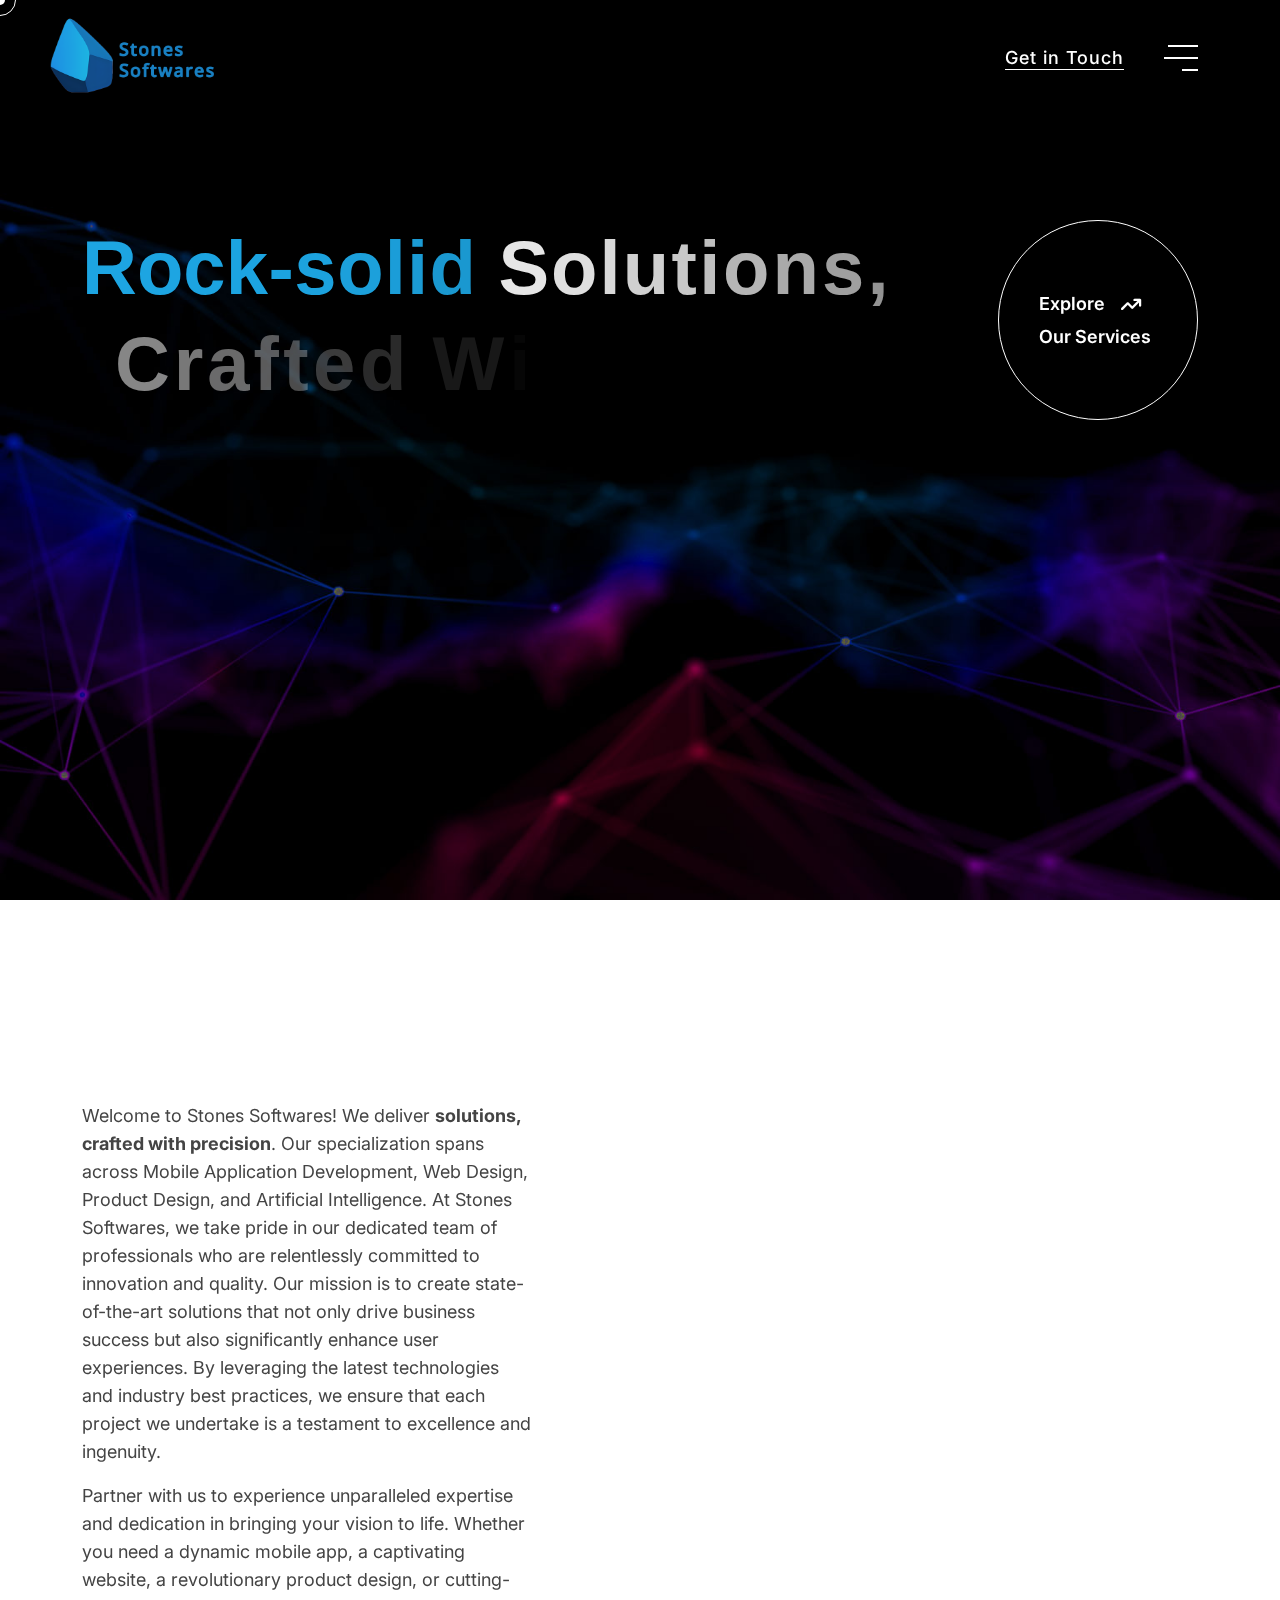
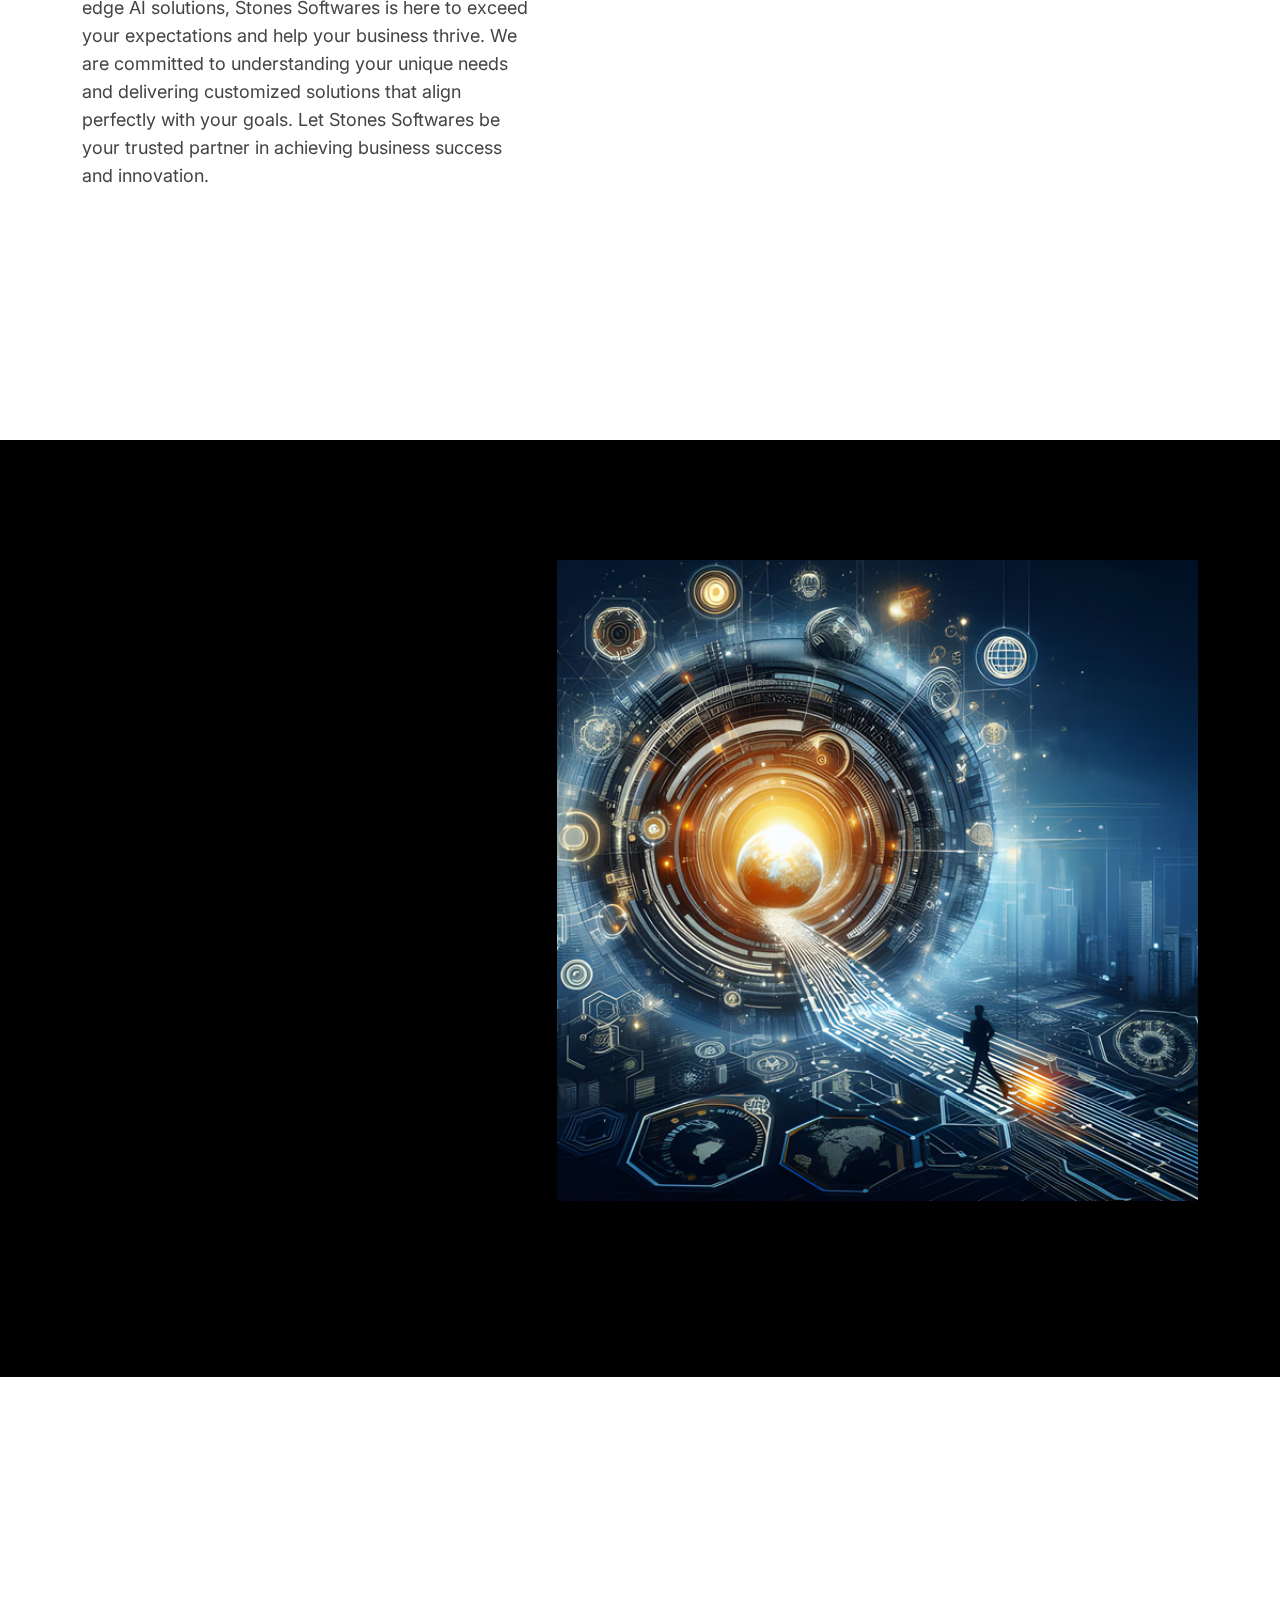
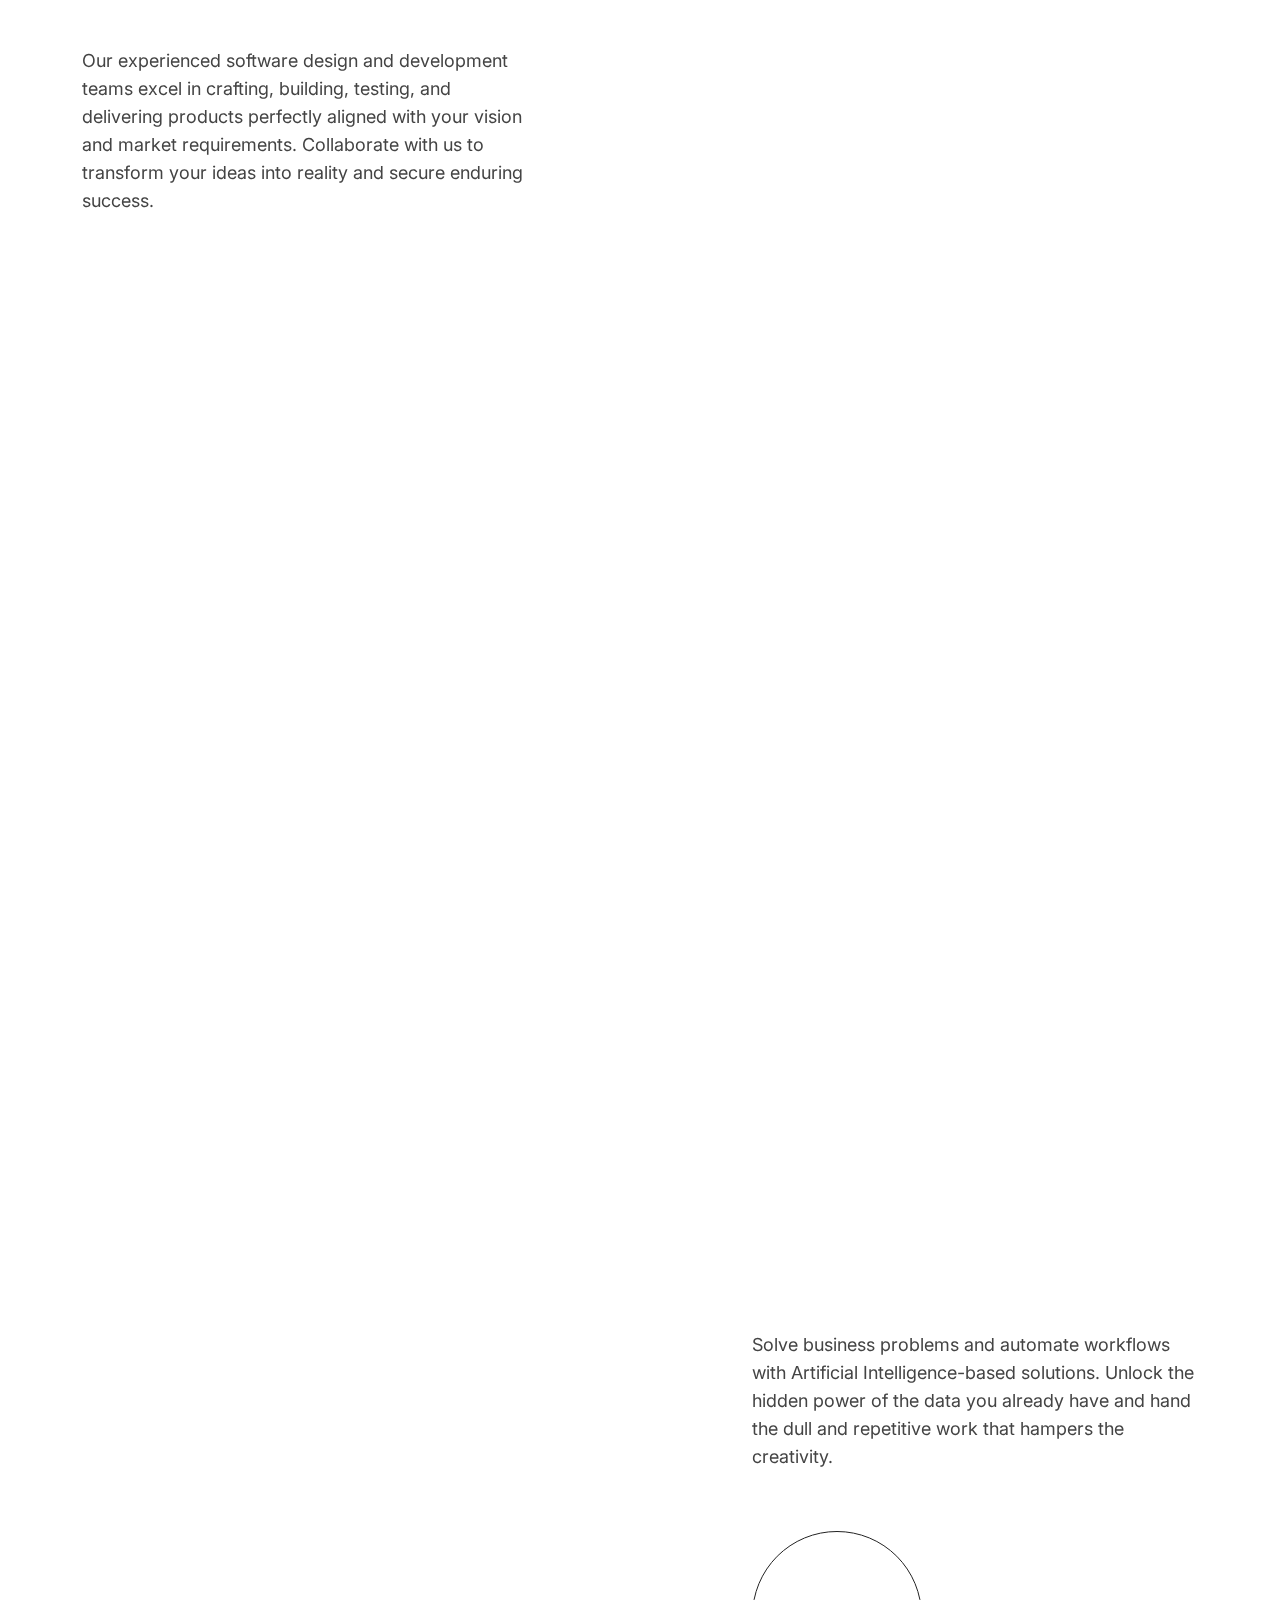
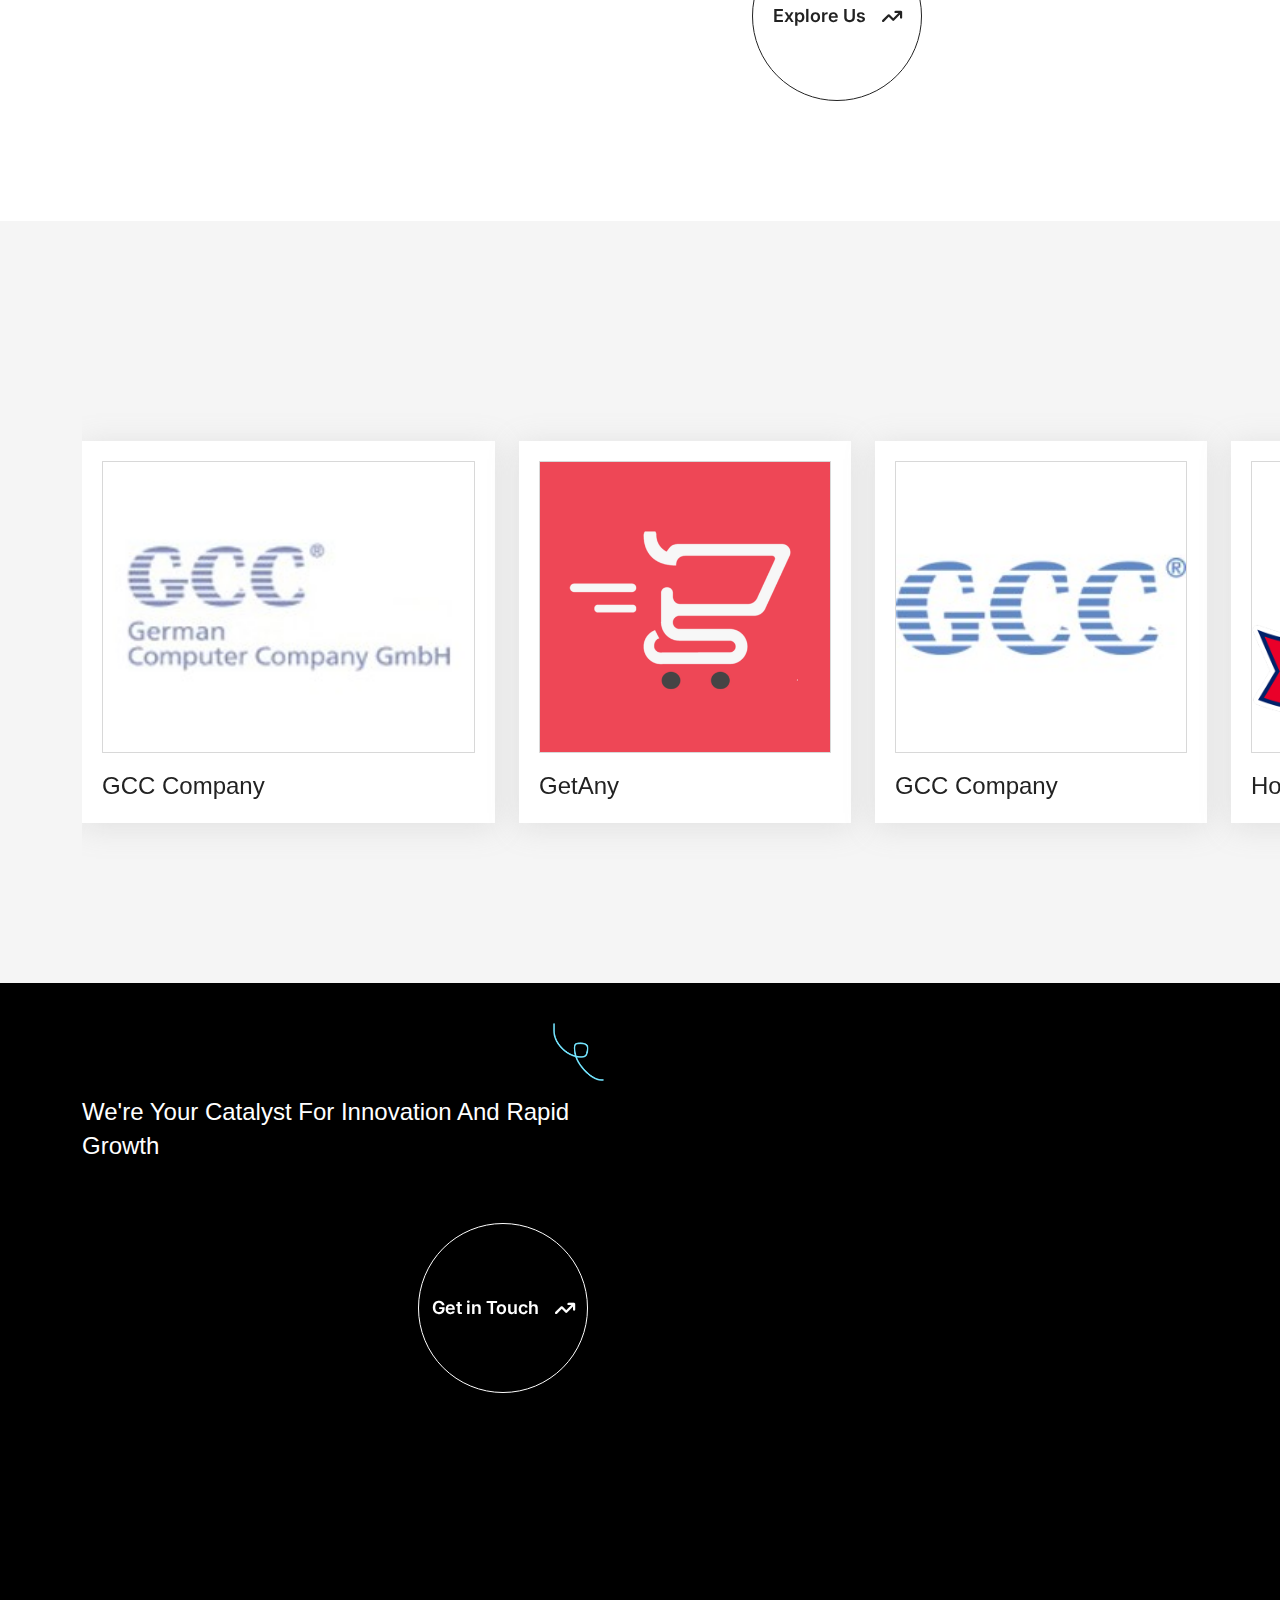
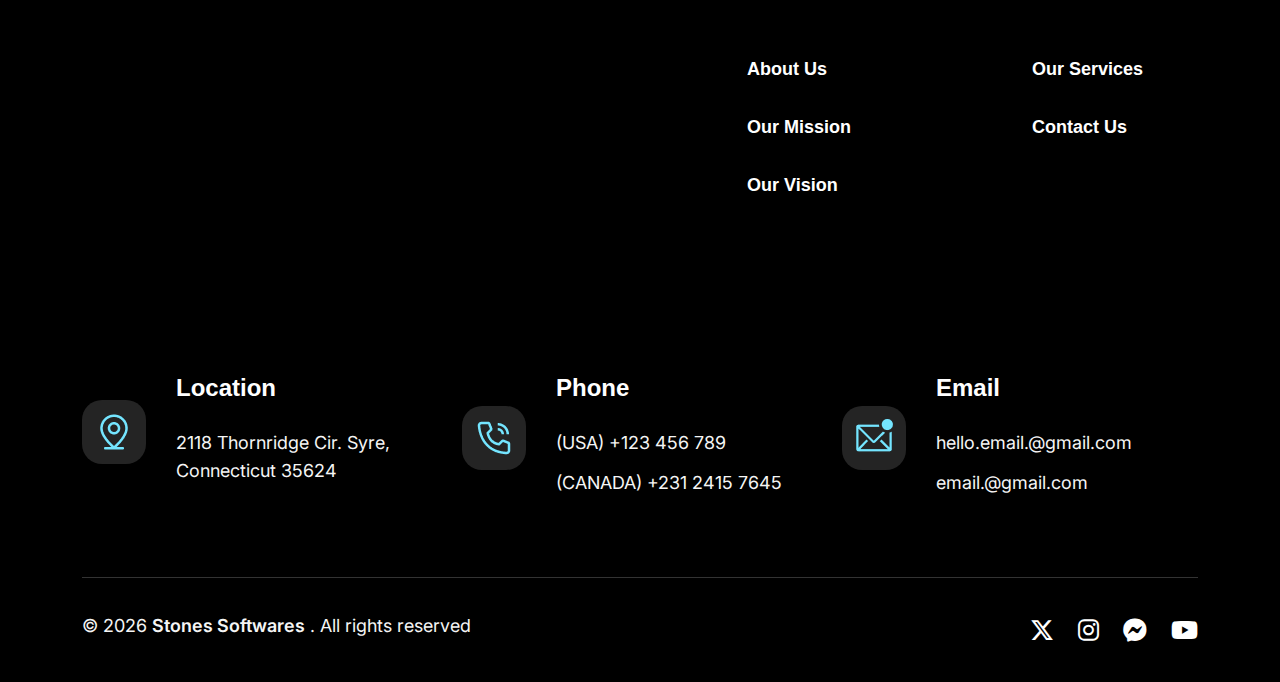
==== index.html @ 6a852977 "update vission mision image" ====
<!DOCTYPE html>
<html lang="en">

<head>
   <!-- required meta -->
   <meta charset="UTF-8">
   <meta http-equiv="X-UA-Compatible" content="IE=edge">
   <meta name="viewport" content="width=device-width, initial-scale=1.0">
   <!-- #favicon -->
   <link rel="shortcut icon" href="./assets/images/favicon.png" type="image/x-icon">
   <!-- #title -->
   <title>Stones Softwares | Software Development & It Solutions</title>
   <!-- #keywords -->
   <meta name="keywords" content="software, it, agency, html">
   <!-- #description -->
   <meta name="description" content="Software Development & It Solutions">
   <!-- ==== css dependencies start ==== -->
   <!-- bootstrap five css -->
   <link rel="stylesheet" href="./assets/css/bootstrap.min.css">
   <!-- font awesome six css -->
   <link rel="stylesheet" href="./assets/css/all.min.css">
   <!-- material icons css -->
   <link rel="stylesheet" href="./assets/css/material-icons.css">
   <!-- magnific popup css -->
   <link rel="stylesheet" href="./assets/css/magnific-popup.css">
   <!-- slick css -->
   <link rel="stylesheet" href="./assets/css/slick.css">
   <!-- odometer css -->
   <link rel="stylesheet" href="./assets/css/odometer.css">
   <!-- ==== / css dependencies end ==== -->
   <!-- main css -->
   <link rel="stylesheet" href="./assets/css/main.css">
</head>

<body>
   <!--[if lte IE 9]>
      <p class="browserupgrade">You are using an <strong>outdated</strong> browser. Please <a href="https://browsehappy.com/">upgrade your browser</a> to improve your experience and security.</p>
      <![endif]-->
   <div class="tp-app">
      <!-- ==== preloader start ==== -->
      <div id="preloader">
         <div id="ctn-preloader" class="ctn-preloader">
            <div class="animation-preloader">
               <div class="spinner"></div>
               <div class="txt-loading">
                  <span data-text-preloader="L" class="letters-loading">
                     L
                  </span>
                  <span data-text-preloader="O" class="letters-loading">
                     O
                  </span>
                  <span data-text-preloader="A" class="letters-loading">
                     A
                  </span>
                  <span data-text-preloader="D" class="letters-loading">
                     D
                  </span>
                  <span data-text-preloader="I" class="letters-loading">
                     I
                  </span>
                  <span data-text-preloader="N" class="letters-loading">
                     N
                  </span>
                  <span data-text-preloader="G" class="letters-loading">
                     G
                  </span>
               </div>
            </div>
            <div class="loader-section section-left"></div>
            <div class="loader-section section-right"></div>
         </div>
      </div>
      <!-- ==== / preloader end ==== -->
      <!-- ==== header start ==== -->
      <header class="tp-header">
         <div class="primary-navbar">
            <div class="container">
               <div class="row">
                  <div class="col-12">
                     <nav class="navbar p-0">
                        <div class="navbar__logo">
                           <a href="./index.html" aria-label="go to home" class="logo-img">
                              <img src="./assets/images/logo-light.png" alt="Image">
                           </a>
                        </div>
                        <div class="navbar__options">
                           <a href="./contact-us.html" class="d-none d-sm-flex">Get in Touch</a>
                           <button class="open-offcanvas-nav" aria-label="toggle mobile menu"
                              title="open offcanvas menu">
                              <span class="icon-bar top-bar"></span>
                              <span class="icon-bar middle-bar"></span>
                              <span class="icon-bar bottom-bar"></span>
                           </button>
                        </div>
                     </nav>
                  </div>
               </div>
            </div>
         </div>
      </header>
      <!-- ==== / header end ==== -->
      <!-- ==== offcanvas nav start ==== -->
      <div class="offcanvas-nav">
         <div class="offcanvas-menu">
            <nav class="offcanvas-menu__wrapper" data-lenis-prevent>
               <div class="offcanvas-menu__header nav-fade">
                  <div class="logo">
                     <a href="./index.html" class="logo-img">
                        <img src="./assets/images/logo-light.png" alt="Image" title="Logo">
                     </a>
                  </div>
                  <button aria-label="close offcanvas menu" class="close-offcanvas-menu">
                     <i class="fa-solid fa-xmark"></i>
                  </button>
               </div>
               <div class="offcanvas-menu__list">
                  <div class="navbar__menu">
                     <ul>
                        <li class="navbar__item nav-fade">
                           <a href="./index.html">Home</a>
                        </li>
                        <li class="navbar__item nav-fade">
                           <a href="#about-us" class="close-offcanvas-menu scroll-to">About Us</a>
                        </li>
                        <li class="navbar__item nav-fade">
                           <a href="#mission-vision" class="close-offcanvas-menu scroll-to">Our Mission</a>
                        </li>
                        <li class="navbar__item nav-fade">
                           <a href="#mission-vision" class="close-offcanvas-menu scroll-to">Our Vision</a>
                        </li>
                        <li class="navbar__item nav-fade">
                           <a href="./contact-us.html">Contact Us</a>
                        </li>
                     </ul>
                  </div>
               </div>
            </nav>
            <ul class=" social nav-fade">
               <li>
                  <a href="https://www.facebook.com/" target="_blank" aria-label="share us on facebook">
                     <i class="fa-brands fa-facebook-f"></i>
                  </a>
               </li>
               <li>
                  <a href="https://www.twitter.com/" target="_blank" aria-label="share us on twitter">
                     <i class="fa-brands fa-x-twitter"></i>
                  </a>
               </li>
               <li>
                  <a href="https://www.pinterest.com/" target="_blank" aria-label="share us on pinterest">
                     <i class="fa-brands fa-linkedin-in"></i>
                  </a>
               </li>
               <li>
                  <a href="https://www.instagram.com/" target="_blank" aria-label="share us on instagram">
                     <i class="fa-brands fa-instagram"></i>
                  </a>
               </li>
            </ul>
            <div class="anime">
               <span class="nav-fade"></span>
               <span class="nav-fade"></span>
               <span class="nav-fade"></span>
               <span class="nav-fade"></span>
               <span class="nav-fade"></span>
               <span class="nav-fade"></span>
            </div>
         </div>
      </div>
      <!-- ==== / offcanvas nav end ==== -->
      <!-- ==== main section start ==== -->
      <main>
         <!-- ==== banner section start ==== -->
         <section class="tp-banner fix-top pb-120" data-background="assets/images/banner/banner-bg5.jpg">
            <div class="container">
               <div class="row vertical-column-gap align-items-center">
                  <div class="col-12 col-md-9 col-lg-9">
                     <div class="tp-banner__content">
                        <h1 class="mt-8 text-white fw-7 title-anim">
                           <span class="text-quaternary">Rock-solid</span> solutions, crafted with precision
                        </h1>
                     </div>
                  </div>
                  <div class="col-12 col-lg-3">
                     <div class="text-start text-lg-end">
                        <a href="./services.html" class="alter-btn btn-anim">
                           Explore
                           <i class="fa-solid fa-arrow-trend-up"></i>
                           Our Services
                           <span></span>
                        </a>
                     </div>
                  </div>
               </div>
               <!-- <div class="row vertical-column-gap mt-60">
                     <div class="col-12 col-lg-8 col-xxl-9">
                        <div class="tp-banner__thumb">
                           <img src="./assets/images/banner/thumb.png" class="w-100 mh-400 parallax-image" alt="Image">
                           <a class="video-frame video-btn" href="https://www.youtube.com/watch?v=RvreULjnzFo" target="_blank">
                           <img src="./assets/images/video-frame.png" alt="Image">
                           <i class="fa-solid fa-play"></i>
                           </a>
                        </div>
                     </div>
                  </div> -->
            </div>
            <ul class="social">
               <li>
                  <a href="https://www.facebook.com/" target="_blank" aria-label="share us on facebook">
                     <i class="fa-brands fa-facebook-f"></i>
                  </a>
               </li>
               <li>
                  <a href="https://www.twitter.com/" target="_blank" aria-label="share us on twitter">
                     <i class="fa-brands fa-x-twitter"></i>
                  </a>
               </li>
               <li>
                  <a href="https://www.pinterest.com/" target="_blank" aria-label="share us on pinterest">
                     <i class="fa-brands fa-linkedin-in"></i>
                  </a>
               </li>
               <li>
                  <a href="https://www.instagram.com/" target="_blank" aria-label="share us on instagram">
                     <i class="fa-brands fa-instagram"></i>
                  </a>
               </li>
            </ul>
            <a href="#about-us" class="scroll-to">
               Scroll
               <span class="arrow"></span>
            </a>
         </section>
         <!-- ==== / banner section end ==== -->
         <!-- ==== about us section start ==== -->
         <section class="tp-overview pt-120 pb-120 sticky-wrapper" id="about-us">
            <div class="container">
               <div class="row vertical-column-gap-lg">
                  <div class="col-12 col-lg-5">
                     <div class="tp-overview__content sticky-item">
                        <h2 class="fw-7 text-secondary title-anim mb-30 mt-8">About Us</h2>
                        <p class="mt-8 cur-lg">Welcome to Stones Softwares! We deliver <strong>solutions, crafted with
                              precision</strong>. Our specialization spans across Mobile Application Development, Web
                           Design, Product Design, and Artificial Intelligence. At Stones Softwares, we take pride in
                           our dedicated team of professionals who are relentlessly committed to innovation and quality.
                           Our mission is to create state-of-the-art solutions that not only drive business success but
                           also significantly enhance user experiences. By leveraging the latest technologies and
                           industry best practices, we ensure that each project we undertake is a testament to
                           excellence and ingenuity.</p>

                        <p class="mt-3 cur-lg">Partner with us to experience unparalleled expertise and dedication in
                           bringing your vision to life. Whether you need a dynamic mobile app, a captivating website, a
                           revolutionary product design, or cutting-edge AI solutions, Stones Softwares is here to
                           exceed your expectations and help your business thrive. We are committed to understanding
                           your unique needs and delivering customized solutions that align perfectly with your goals.
                           Let Stones Softwares be your trusted partner in achieving business success and innovation.
                        </p>
                     </div>
                  </div>
                  <div class="col-12 col-lg-7 col-xxl-6 offset-xxl-1">
                     <div class="tp-service__thumb fade-top fade-img">
                        <a href="#" class="w-100">
                        <img src="././assets/images/about-us/about-us3.jpg" class="w-100 mh-400 parallax-image" alt="Image">
                        </a>
                     </div>
                  </div>
                  
               </div>
            </div>
         </section>
         <!-- ==== / about us section end ==== -->
         <!-- ==== mission/vision section start ==== -->
         <section class="tp-story pt-120 pb-120 bg-black sticky-wrapper fade-wrapper" id="mission-vision">
            <div class="container">
               <div class="row vertical-column-gap-md">
                  <div class="col-12 col-lg-5">
                     <div class="tp-story__content sticky-item">
                        <div class="tp-story__items">
                           <div class="tp-story__single active fade-top">
                              <h2 class="mt-8 title-anim text-white fw-7">Our Mission</h2>
                              <p class="mt-8 cur-lg">Our mission is to pioneer innovative and dependable IT solutions
                                 tailored to the distinct requirements of our clients. We are unwavering in our
                                 dedication to excellence, steadfast quality, and uncompromising customer satisfaction.
                                 Each project we embark on is meticulously executed to not only meet but surpass
                                 expectations, empowering businesses to realize their utmost potential and propel future
                                 growth.</p>
                           </div>
                           <div class="tp-story__single fade-top">
                              <h2 class="mt-8 title-anim text-white fw-7">Our Vision</h2>
                              <p class="mt-8 cur-lg">We envision a world where technology seamlessly integrates into
                                 every aspect of life and business, enhancing experiences and unlocking new
                                 possibilities. Our goal is to lead this technological revolution by constantly pushing
                                 boundaries and setting new standards in the industry.</p>
                           </div>
                        </div>
                     </div>
                  </div>
                  <div class="col-12 col-lg-7 col-xxl-6 offset-xxl-1 d-none d-lg-block">
                     <div class="tp-story__thumbs sticky-item">
                        <div class="tp-story-thumb">
                           <img src="././assets/images/mission-vision/mission.jpg" class="w-100 mh-300" alt="Image">
                        </div>
                        <div class="tp-story-thumb">
                           <img src="././assets/images/mission-vision/vision.jpg" class="w-100 mh-300" alt="Image">
                        </div>
                     </div>
                  </div>
               </div>
            </div>
         </section>
         <!-- ==== / mission/vision section end ==== -->
         <!-- ==== help-you section start ==== -->
         <!-- <section class="pt-120 tp-testimonial">
               <div class="container">
                  <div class="row">
                     <div class="col-12">
                        <div class="tp-testimonial-inner pb-120">
                           <h2 class="fw-7 text-secondary mt-8 title-anim">What our clients say about us</h2>
                           <div class="tp-testimonial-slider mt-60">
                              <div class="tp-testimonial-single">
                                 <div class="tp-testimonial__meta">
                                    <div class="thumb">
                                       <img src="./assets/images/testimonial/avatar-one.png" alt="Image">
                                    </div>
                                    <div class="content">
                                       <h5 class="fw-5 text-secondary mt-8">Amilino</h5>
                                       <p class="text-xs text-tertiary mb-12">CTO & Co-Founder, Granular AI</p>
                                       <button class="review">
                                       <i class="fa-solid fa-star"></i>
                                       <i class="fa-solid fa-star"></i>
                                       <i class="fa-solid fa-star"></i>
                                       <i class="fa-solid fa-star"></i>
                                       <i class="fa-solid fa-star"></i>
                                       </button>
                                    </div>
                                 </div>
                                 <blockquote class="text-xl cur-lg mt-40">
                                    <q>Lorem ipsum dolor sit amet consectetur. Elementum nec auctor diam tincidunt nisl malesuada pharetra pulvinar ac. Tellus gravida vestibulum nullam rutrum arcu risus. Tellus nulla volutpat mollis at egestas at to milo congue condimentum, mollis at egestas at to milo congue condimentum.</q>
                                 </blockquote>
                              </div>
                              <div class="tp-testimonial-single">
                                 <div class="tp-testimonial__meta">
                                    <div class="thumb">
                                       <img src="./assets/images/testimonial/avatar-two.png" alt="Image">
                                    </div>
                                    <div class="content">
                                       <h5 class="fw-5 text-secondary mt-8">Amilino</h5>
                                       <p class="text-xs text-tertiary mb-12">CTO & Co-Founder, Granular AI</p>
                                       <button class="review">
                                       <i class="fa-solid fa-star"></i>
                                       <i class="fa-solid fa-star"></i>
                                       <i class="fa-solid fa-star"></i>
                                       <i class="fa-solid fa-star"></i>
                                       <i class="fa-solid fa-star"></i>
                                       </button>
                                    </div>
                                 </div>
                                 <blockquote class="text-xl cur-lg mt-40">
                                    <q>Lorem ipsum dolor sit amet consectetur. Elementum nec auctor diam tincidunt nisl malesuada pharetra pulvinar ac. Tellus gravida vestibulum nullam rutrum arcu risus. Tellus nulla volutpat mollis at egestas at to milo congue condimentum, mollis at egestas at to milo congue condimentum.</q>
                                 </blockquote>
                              </div>
                              <div class="tp-testimonial-single">
                                 <div class="tp-testimonial__meta">
                                    <div class="thumb">
                                       <img src="./assets/images/testimonial/avatar-three.png" alt="Image">
                                    </div>
                                    <div class="content">
                                       <h5 class="fw-5 text-secondary mt-8">Amilino</h5>
                                       <p class="text-xs text-tertiary mb-12">CTO & Co-Founder, Granular AI</p>
                                       <button class="review">
                                       <i class="fa-solid fa-star"></i>
                                       <i class="fa-solid fa-star"></i>
                                       <i class="fa-solid fa-star"></i>
                                       <i class="fa-solid fa-star"></i>
                                       <i class="fa-solid fa-star"></i>
                                       </button>
                                    </div>
                                 </div>
                                 <blockquote class="text-xl cur-lg mt-40">
                                    <q>Lorem ipsum dolor sit amet consectetur. Elementum nec auctor diam tincidunt nisl malesuada pharetra pulvinar ac. Tellus gravida vestibulum nullam rutrum arcu risus. Tellus nulla volutpat mollis at egestas at to milo congue condimentum, mollis at egestas at to milo congue condimentum.</q>
                                 </blockquote>
                              </div>
                              <div class="tp-testimonial-single">
                                 <div class="tp-testimonial__meta">
                                    <div class="thumb">
                                       <img src="./assets/images/testimonial/avatar-four.png" alt="Image">
                                    </div>
                                    <div class="content">
                                       <h5 class="fw-5 text-secondary mt-8">Amilino</h5>
                                       <p class="text-xs text-tertiary mb-12">CTO & Co-Founder, Granular AI</p>
                                       <button class="review">
                                       <i class="fa-solid fa-star"></i>
                                       <i class="fa-solid fa-star"></i>
                                       <i class="fa-solid fa-star"></i>
                                       <i class="fa-solid fa-star"></i>
                                       <i class="fa-solid fa-star"></i>
                                       </button>
                                    </div>
                                 </div>
                                 <blockquote class="text-xl cur-lg mt-40">
                                    <q>Lorem ipsum dolor sit amet consectetur. Elementum nec auctor diam tincidunt nisl malesuada pharetra pulvinar ac. Tellus gravida vestibulum nullam rutrum arcu risus. Tellus nulla volutpat mollis at egestas at to milo congue condimentum, mollis at egestas at to milo congue condimentum.</q>
                                 </blockquote>
                              </div>
                              <div class="tp-testimonial-single">
                                 <div class="tp-testimonial__meta">
                                    <div class="thumb">
                                       <img src="./assets/images/testimonial/avatar-five.png" alt="Image">
                                    </div>
                                    <div class="content">
                                       <h5 class="fw-5 text-secondary mt-8">Amilino</h5>
                                       <p class="text-xs text-tertiary mb-12">CTO & Co-Founder, Granular AI</p>
                                       <button class="review">
                                       <i class="fa-solid fa-star"></i>
                                       <i class="fa-solid fa-star"></i>
                                       <i class="fa-solid fa-star"></i>
                                       <i class="fa-solid fa-star"></i>
                                       <i class="fa-solid fa-star"></i>
                                       </button>
                                    </div>
                                 </div>
                                 <blockquote class="text-xl cur-lg mt-40">
                                    <q>Lorem ipsum dolor sit amet consectetur. Elementum nec auctor diam tincidunt nisl malesuada pharetra pulvinar ac. Tellus gravida vestibulum nullam rutrum arcu risus. Tellus nulla volutpat mollis at egestas at to milo congue condimentum, mollis at egestas at to milo congue condimentum.</q>
                                 </blockquote>
                              </div>
                           </div>
                           <div class="tp-testimonial-arrow">
                              <button class="prev-testimonial" aria-label="previous testimonial">
                              <span class="material-symbols-outlined">
                              west
                              </span>
                              </button>
                              <span class="current-slide">1</span>
                              <span class="divider"></span>
                              <span class="total-slide"></span>
                              <button class="next-testimonial" aria-label="next testimonial">
                              <span class="material-symbols-outlined">
                              east
                              </span>
                              </button>
                           </div>
                           <div class="tp-testimonial-pagination mt-60"></div>
                        </div>
                     </div>
                  </div>
               </div>
            </section> -->
         <section class="tp-overview pt-120 pb-120 sticky-wrapper" id="help-you">
            <div class="container">
               <div class="row vertical-column-gap-lg">
                  <div class="col-12 col-lg-5">
                     <div class="tp-overview__content sticky-item">
                        <h2 class="fw-7 text-secondary title-anim mb-30 mt-8">How Can We help you!</h2>
                        <p class="mt-8 cur-lg">Our experienced software design and development teams excel in crafting,
                           building, testing, and delivering products perfectly aligned with your vision and market
                           requirements. Collaborate with us to transform your ideas into reality and secure enduring
                           success.</p>
                        <!-- <div class="mt-40">
                              <a href="./services.html" class="btn-line text-uppercase">SEE WHAT WE DO</a>
                           </div> -->
                     </div>
                  </div>
                  <div class="col-12 col-lg-7 col-xxl-6 offset-xxl-1">
                     <div class="tp-overview__items sticky-item">
                        <div class="tp-overview-single appear-down">
                           <div class="thumb">
                              <img src="./assets/images/overview/three.png" alt="Image">
                           </div>
                           <div class="wrapper">
                              <div class="content">
                                 <h4 class="mt-8 mb-12 fw-6 text-secondary">
                                    <a href="./services.html#mobile-application-development">
                                       Mobile Application
                                       Development
                                    </a>
                                 </h4>
                                 <p class="text-tertiary">Creating intuitive and powerful mobile apps to elevate user
                                    experiences and drive business growth.</p>
                              </div>
                              <div class="cta">
                                 <a href="./services.html#mobile-application-development">
                                    <span class="material-symbols-outlined">
                                       call_made
                                    </span>
                                 </a>
                              </div>
                           </div>
                        </div>
                        <div class="tp-overview-single appear-down">
                           <div class="thumb">
                              <img src="./assets/images/overview/four.png" alt="Image">
                           </div>
                           <div class="wrapper">
                              <div class="content">
                                 <h4 class="mt-8 mb-12 fw-6 text-secondary">
                                    <a href="./services.html#web-application-development">Web Development</a>
                                 </h4>
                                 <p class="text-tertiary">Developing robust web applications to enhance user engagement
                                    and business efficiency.</p>
                              </div>
                              <div class="cta">
                                 <a href="./services.html#web-application-development">
                                    <span class="material-symbols-outlined">
                                       call_made
                                    </span>
                                 </a>
                              </div>
                           </div>
                        </div>
                        <div class="tp-overview-single appear-down">
                           <div class="thumb">
                              <img src="./assets/images/overview/two.png" alt="Image">
                           </div>
                           <div class="wrapper">
                              <div class="content">
                                 <h4 class="mt-8 mb-12 fw-6 text-secondary">
                                    <a href="./services.html#product-design">Product Design</a>
                                 </h4>
                                 <p class="text-tertiary">Crafting exceptional product designs that blend functionality
                                    with user-centric aesthetics.</p>
                              </div>
                              <div class="cta">
                                 <a href="./services.html#product-design">
                                    <span class="material-symbols-outlined">
                                       call_made
                                    </span>
                                 </a>
                              </div>
                           </div>
                        </div>
                        <div class="tp-overview-single appear-down">
                           <div class="thumb">
                              <img src="./assets/images/overview/one.png" alt="Image">
                           </div>
                           <div class="wrapper">
                              <div class="content">
                                 <h4 class="mt-8 mb-12 fw-6 text-secondary">
                                    <a href="./services.html#artificial-intelligence">Artificial Intelligence</a>
                                 </h4>
                                 <p class="text-tertiary">Leveraging advanced AI solutions to transform data into
                                    actionable insights and drive innovation.</p>
                              </div>
                              <div class="cta">
                                 <a href="./services.html#artificial-intelligence">
                                    <span class="material-symbols-outlined">
                                       call_made
                                    </span>
                                 </a>
                              </div>
                           </div>
                        </div>
                     </div>
                  </div>
               </div>
            </div>
         </section>
         <!-- ==== / help-you section end ==== -->
         <!-- ==== service section start ==== -->
         <section class="tp-service pt-120 pb-120">
            <div class="container">
               <div class="row vertical-column-gap-md">
                  <div class="col-12 col-lg-5">
                     <div class="tp-service__thumb fade-img">
                        <a href="./services.html" class="w-100">
                           <img src="./assets/images/service/one-1.png" class="w-100 mh-300 parallax-image" alt="Image">
                        </a>
                     </div>
                  </div>
                  <div class="col-12 col-lg-7 col-xl-6 offset-xl-1">
                     <div class="tp-service__content">
                        <h2 class="mt-8 title-anim text-secondary fw-7 mb-30 text-capitalize">We Are Leading Digital
                           Service Agency.</h2>
                        <div class="pl-100">
                           <p class="cur-lg">Solve business problems and automate workflows with Artificial
                              Intelligence-based solutions. Unlock the hidden power of the data you already have and
                              hand the dull and repetitive work that hampers the creativity.</p>
                           <div class="mt-60">
                              <a href="./services.html" class="btn-anim btn-anim-light">
                                 Explore Us
                                 <i class="fa-solid fa-arrow-trend-up"></i>
                                 <span></span>
                              </a>
                           </div>
                        </div>
                     </div>
                  </div>
               </div>
            </div>
         </section>
         <!-- ==== / service section end ==== -->
         <!-- ==== Portfolio / Our Clients start ==== -->
         <section class="tp-latest-post pt-120 pb-120 bg-quinary" id="our-clients">
            <div class="container">
               <div class="row vertical-column-gap align-items-center">
                  <div class="col-12 col-lg-7">
                     <div class="tp-lp-title text-center text-lg-start">
                        <h2 class="mt-8 fw-7 text-secondary title-anim">Portfolio / Our Clients:</h2>
                     </div>
                  </div>
               </div>
               <div class="row">
                  <div class="col-12">
                     <div class="tp-lp-slider-wrapper">
                        <div class="tp-lp-slider">
                           <div class="tp-lp-slider__single topy-tilt">
                              <div class="thumb mb-24">
                                 <a href="#" class="w-100 overflow-hidden">
                                    <img src="./assets/images/clients/gcc-company.gif" class="w-100 mh-220" alt="Image">
                                 </a>
                              </div>
                              <div class="content">
                                 <h5 class="mt-8 fw-5 text-secondary">
                                    <a href="#">GCC Company</a>
                                 </h5>
                              </div>
                           </div>
                           <div class="tp-lp-slider__single topy-tilt">
                              <div class="thumb mb-24">
                                 <a href="#" class="w-100 overflow-hidden">
                                    <img src="./assets/images/clients/get-any.png" class="w-100 mh-220" alt="Image">
                                 </a>
                              </div>
                              <div class="content">
                                 <h5 class="mt-8 fw-5 text-secondary">
                                    <a href="#">GetAny</a>
                                 </h5>
                              </div>
                           </div>
                           <div class="tp-lp-slider__single topy-tilt">
                              <div class="thumb mb-24">
                                 <a href="#" class="w-100 overflow-hidden">
                                    <img src="./assets/images/clients/gcc-company-full.jpeg" class="w-100 mh-220" alt="Image">
                                 </a>
                              </div>
                              <div class="content">
                                 <h5 class="mt-8 fw-5 text-secondary">
                                    <a href="#">GCC Company</a>
                                 </h5>
                              </div>
                           </div>
                           <div class="tp-lp-slider__single topy-tilt">
                              <div class="thumb mb-24">
                                 <a href="#" class="w-100 overflow-hidden">
                                    <img src="./assets/images/clients/home-style.png" class="w-100 mh-220" alt="Image">
                                 </a>
                              </div>
                              <div class="content">
                                 <h5 class="mt-8 fw-5 text-secondary">
                                    <a href="#">Homestyle Fried Chicken</a>
                                 </h5>
                              </div>
                           </div>
                        </div>
                     </div>
                  </div>
               </div>
            </div>
         </section>
         <!-- ==== / Portfolio / Our Clients section end ==== -->
      </main>
      <!-- ==== / main section end ==== -->
      <!-- ==== footer start ==== -->
      <footer class="footer position-relative overflow-x-clip">
         <div class="container">
            <div class="row vertical-column-gap-lg">
               <div class="col-12 col-lg-6 col-xxl-5">
                  <div class="pt-120">
                     <span class="text-xl d-block mt-8 text-white text-capitalize fm fw-5 cur-lg">We're Your Catalyst for Innovation and Rapid Growth</span>
                     <div class="mt-60 foot-group">
                        <div class="anime">
                           <span class="foot-fade"></span>
                           <span class="foot-fade"></span>
                           <span class="foot-fade"></span>
                           <span class="foot-fade"></span>
                           <span class="foot-fade"></span>
                           <span class="foot-fade"></span>
                        </div>
                        <a href="./contact-us.html" class="btn-anim">
                           Get in Touch
                           <i class="fa-solid fa-arrow-trend-up"></i>
                           <span></span>
                        </a>
                     </div>
                  </div>
               </div>
               <div class="col-12 col-lg-6 offset-xxl-1">
                  <div class="footer__thumb">
                     <img src="./assets/images/footer/thumb.png" class="unset parallax-image" alt="Image">
                  </div>
               </div>
            </div>
            <div class="row vertical-column-gap-lg pt-120">
               <div class="col-12 col-lg-6">
                  <div>
                     <h2 class="fm fw-7 text-white title-anim mt-8">We're Your Partner for Innovation and Fast Growth.
                     </h2>
                  </div>
               </div>
               <div class="col-12 col-lg-3 offset-lg-1">
                  <ul class="mt-8">
                     <li>
                        <a href="#about-us" class="scroll-to">About Us</a>
                     </li>
                     <li>
                        <a href="#mission-vision" class="scroll-to">Our Mission</a>
                     </li>
                     <li>
                        <a href="#mission-vision" class="scroll-to">Our Vision</a>
                     </li>
                  </ul>
               </div>
               <div class="col-12 col-lg-2">
                  <ul class="mt-8">
                     <li>
                        <a href="services.html">Our Services</a>
                     </li>
                     <li>
                        <a href="contact-us.html">Contact Us</a>
                     </li>
                  </ul>
               </div>
            </div>
            <div class="row">
               <div class="col-12">
                  <div class="footer__inner pt-120">
                     <div class="row vertical-column-gap-lg">
                        <div class="col-12 col-md-6 col-lg-4">
                           <div class="footer__inner-single">
                              <div class="thumb">
                                 <img src="./assets/images/footer/location.png" alt="Image">
                              </div>
                              <div class="content">
                                 <h5 class="mt-8 fm fw-6 text-white mb-24">Location</h5>
                                 <p class="text-quinary">
                                    <a href="https://goo.gl/maps/16KHwiUcctAojuLj8" target="_blank">
                                       2118 Thornridge Cir. Syre,
                                       Connecticut 35624
                                    </a>
                                 </p>
                              </div>
                           </div>
                        </div>
                        <div class="col-12 col-md-6 col-lg-4">
                           <div class="footer__inner-single">
                              <div class="thumb">
                                 <img src="./assets/images/footer/phone.png" alt="Image">
                              </div>
                              <div class="content">
                                 <h5 class="mt-8 fm fw-6 text-white mb-24">Phone</h5>
                                 <p class="text-quinary mb-12">
                                    <a href="tel:123-456-789">(USA) +123 456 789</a>
                                 </p>
                                 <p class="text-quinary">
                                    <a href="tel:123-456-789">(CANADA) +231 2415 7645</a>
                                 </p>
                              </div>
                           </div>
                        </div>
                        <div class="col-12 col-md-6 col-lg-4">
                           <div class="footer__inner-single">
                              <div class="thumb">
                                 <img src="./assets/images/footer/gmail.png" alt="Image">
                              </div>
                              <div class="content">
                                 <h5 class="mt-8 fm fw-6 text-white mb-24">Email</h5>
                                 <p class="text-quinary mb-12 text-lowercase">
                                    <a href="mailto:email.@gmail.com">hello.email.@gmail.com</a>
                                 </p>
                                 <p class="text-quinary text-lowercase">
                                    <a href="mailto:email.@gmail.com">email.@gmail.com</a>
                                 </p>
                              </div>
                           </div>
                        </div>
                     </div>
                  </div>
               </div>
            </div>
            <div class="row">
               <div class="col-12">
                  <div class="footer-copyright">
                     <div class="row align-items-center vertical-column-gap">
                        <div class="col-12 col-lg-6">
                           <div class="footer__copyright-text text-center text-lg-start">
                              <p class="text-quinary mt-8">
                                 &copy;
                                 <span id="copyrightYear"></span>
                                 <a href="./index.html" class="fw-6">Stones Softwares</a>
                                 . All rights reserved
                              </p>
                           </div>
                        </div>
                        <div class="col-12 col-lg-6">
                           <div class="social justify-content-center justify-content-lg-end">
                              <a href="https://www.twitter.com/" target="_blank">
                                 <i class="fa-brands fa-x-twitter"></i>
                              </a>
                              <a href="https://www.instagram.com/" target="_blank">
                                 <i class="fa-brands fa-instagram"></i>
                              </a>
                              <a href="https://www.facebook.com/" target="_blank">
                                 <i class="fa-brands fa-facebook-messenger"></i>
                              </a>
                              <a href="https://www.youtube.com/" target="_blank">
                                 <i class="fa-brands fa-youtube"></i>
                              </a>
                           </div>
                        </div>
                     </div>
                  </div>
               </div>
            </div>
         </div>
         <img src="./assets/images/footer/arrow.png" alt="Image" class="arrow">
      </footer>
      <!-- ==== / footer end ==== -->
      <!-- ==== mouse cursor drag start ==== -->
      <div class="mouseCursor cursor-outer"></div>
      <div class="mouseCursor cursor-inner">
         <span>Drag</span>
      </div>
      <!-- ==== / mouse cursor drag end ==== -->
      <!-- ==== scroll to top start ==== -->
      <button class="progress-wrap" aria-label="scroll indicator" title="go to top">
         <span></span>
         <svg class="progress-circle svg-content" width="100%" height="100%" viewBox="-1 -1 102 102">
            <path d="M50,1 a49,49 0 0,1 0,98 a49,49 0 0,1 0,-98" />
         </svg>
      </button>
      <!-- ==== / scroll to top end ==== -->
   </div>
   <!-- ==== js dependencies start ==== -->
   <!-- jquery -->
   <script src="./assets/js/jquery-3.7.1.min.js"></script>
   <!-- bootstrap five js -->
   <script src="./assets/js/bootstrap.bundle.min.js"></script>
   <!-- magnific popup js -->
   <script src="./assets/js/jquery.magnific-popup.min.js"></script>
   <!-- slick js -->
   <script src="./assets/js/slick.min.js"></script>
   <!-- appear js -->
   <script src="./assets/js/jquery.appear.js"></script>
   <!-- odometer js -->
   <script src="./assets/js/jquery.odometer.min.js"></script>
   <!-- image loaded js -->
   <script src="./assets/js/imagesloaded.pkgd.min.js"></script>
   <!-- isotope js -->
   <script src="./assets/js/isotope.pkgd.min.js"></script>
   <!-- splittext js -->
   <script src="./assets/js/SplitText.min.js"></script>
   <!-- lenis smooth scroll -->
   <script src="./assets/js/lenis.min.js"></script>
   <!-- scrollto js -->
   <script src="./assets/js/ScrollToPlugin.min.js"></script>
   <!-- scrolltrigger js -->
   <script src="./assets/js/ScrollTrigger.min.js"></script>
   <!-- gsap js -->
   <script src="./assets/js/gsap.min.js"></script>
   <!-- vanilla tilt js -->
   <script src="./assets/js/tilt.jquery.js"></script>
   <!-- ==== / js dependencies end ==== -->
   <!-- main js -->
   <script src="./assets/js/custom.js"></script>
</body>

</html>
---- assets/css/material-icons.css ----
/* Material Symbols Outlined */
@font-face {
    font-family: 'Material Symbols Outlined';
    font-style: normal;
    font-weight: 100 700;
    src: url("../webfonts/material-icon.woff2") format('woff2');
}

.material-symbols-outlined {
    font-family: 'Material Symbols Outlined';
    font-weight: normal;
    font-style: normal;
    font-size: inherit;
    line-height: 1;
    letter-spacing: normal;
    text-transform: none;
    display: inline-grid;
    white-space: nowrap;
    word-wrap: normal;
    direction: ltr;
    color: var(--heading-1st-color);
    -webkit-font-feature-settings: 'liga';
    font-feature-settings: 'liga';
    -webkit-font-smoothing: antialiased;
}
---- assets/css/odometer.css ----
.odometer.odometer-auto-theme, .odometer.odometer-theme-default {
    display: inline-block;
    vertical-align: middle;
    *vertical-align: auto;
    *zoom: 1;
    *display: inline;
    position: relative;
  }
  .odometer.odometer-auto-theme .odometer-digit, .odometer.odometer-theme-default .odometer-digit {
    display: inline-block;
    vertical-align: middle;
    *vertical-align: auto;
    *zoom: 1;
    *display: inline;
    position: relative;
  }
  .odometer.odometer-auto-theme .odometer-digit .odometer-digit-spacer, .odometer.odometer-theme-default .odometer-digit .odometer-digit-spacer {
    display: inline-block;
    vertical-align: middle;
    *vertical-align: auto;
    *zoom: 1;
    *display: inline;
    visibility: hidden;
  }
  .odometer.odometer-auto-theme .odometer-digit .odometer-digit-inner, .odometer.odometer-theme-default .odometer-digit .odometer-digit-inner {
    text-align: left;
    display: block;
    position: absolute;
    top: 0;
    left: 0;
    right: 0;
    bottom: 0;
    overflow: hidden;
  }
  .odometer.odometer-auto-theme .odometer-digit .odometer-ribbon, .odometer.odometer-theme-default .odometer-digit .odometer-ribbon {
    display: block;
  }
  .odometer.odometer-auto-theme .odometer-digit .odometer-ribbon-inner, .odometer.odometer-theme-default .odometer-digit .odometer-ribbon-inner {
    display: block;
    -webkit-backface-visibility: hidden;
    backface-visibility: hidden;
  }
  .odometer.odometer-auto-theme .odometer-digit .odometer-value, .odometer.odometer-theme-default .odometer-digit .odometer-value {
    display: block;
    -webkit-transform: translateZ(0);
    transform: translateZ(0);
  }
  .odometer.odometer-auto-theme .odometer-digit .odometer-value.odometer-last-value, .odometer.odometer-theme-default .odometer-digit .odometer-value.odometer-last-value {
    position: absolute;
  }
  .odometer.odometer-auto-theme.odometer-animating-up .odometer-ribbon-inner, .odometer.odometer-theme-default.odometer-animating-up .odometer-ribbon-inner {
    -webkit-transition: -webkit-transform 2s;
    -moz-transition: -moz-transform 2s;
    -ms-transition: -ms-transform 2s;
    -o-transition: -o-transform 2s;
    transition: transform 2s;
  }
  .odometer.odometer-auto-theme.odometer-animating-up.odometer-animating .odometer-ribbon-inner, .odometer.odometer-theme-default.odometer-animating-up.odometer-animating .odometer-ribbon-inner {
    -webkit-transform: translateY(-100%);
    -moz-transform: translateY(-100%);
    -ms-transform: translateY(-100%);
    -o-transform: translateY(-100%);
    transform: translateY(-100%);
  }
  .odometer.odometer-auto-theme.odometer-animating-down .odometer-ribbon-inner, .odometer.odometer-theme-default.odometer-animating-down .odometer-ribbon-inner {
    -webkit-transform: translateY(-100%);
    -moz-transform: translateY(-100%);
    -ms-transform: translateY(-100%);
    -o-transform: translateY(-100%);
    transform: translateY(-100%);
  }
  .odometer.odometer-auto-theme.odometer-animating-down.odometer-animating .odometer-ribbon-inner, .odometer.odometer-theme-default.odometer-animating-down.odometer-animating .odometer-ribbon-inner {
    -webkit-transition: -webkit-transform 2s;
    -moz-transition: -moz-transform 2s;
    -ms-transition: -ms-transform 2s;
    -o-transition: -o-transform 2s;
    transition: transform 2s;
    -webkit-transform: translateY(0);
    -moz-transform: translateY(0);
    -ms-transform: translateY(0);
    -o-transform: translateY(0);
    transform: translateY(0);
  }
  .odometer.odometer-auto-theme .odometer-value, .odometer.odometer-theme-default .odometer-value {
    text-align: center;
  }
  .odometer-formatting-mark {
    display: none;
  }
---- assets/css/main.css ----
/* ==============
 ========= css table of contents =========

 * theme name: Stones Softwares
 * version: 1.0
 * description: Software Development & It Solutions
 * author: Memory

 01. abstracts
     1.01 --> mixins
     1.02 --> variables

 02. base
     2.01 --> reset
     2.02 --> typography
     2.03 --> global

 03. components
     3.01 --> buttons
     3.02 --> forms
     3.03 --> preloader

 04. layout
     4.01 --> header
              4.01.01 --> header common
              4.01.02 --> offcanvas nav
              4.01.03 --> light header

     4.02 --> banner
              4.02.01 --> home banner styles start
              4.02.02 --> about banner styles start
              4.02.03 --> service banner styles start
              4.02.04 --> career banner styles start

     4.03 --> footer

 05. sections
     5.01 --> overview section styles start
     5.02 --> story section styles start
     5.03 --> testimonial section styles start
     5.04 --> latest post section styles start
     5.05 --> sponsor section styles start
     5.06 --> case study section styles start
     5.07 --> gallery section styles start
     5.08 --> service section styles start
     5.09 --> transform section styles start
     5.10 --> process section styles start
     5.11 --> case study main section styles start
     5.12 --> open position section styles start
     5.13 --> thrive section styles start
     5.14 --> masonry gallery styles start
     5.15 --> job details styles start
     5.16 --> blog main styles start
     5.17 --> blog details styles start

 06. responsive

    ==================================
============== */
/* ==== 
 --------- (1.01) mixins start ---------
 ==== */
/* ==== 
 --------- (1.01) mixins end ---------
 ==== */
/* ==== 
 --------- (1.02) variables start ---------
 ==== */
@import url("https://fonts.googleapis.com/css2?family=Inter:wght@100;200;300;400;500;600;700;800;900&amp;family=Montserrat:wght@100;200;300;400;500;600;700;800;900&amp;display=swap");
:root {
  --mont: "Montserrat", sans-serif;
  --inter: "Inter", sans-serif;
  --theme-font: var(--inter);
  --theme-bg: #ffffff;
  --theme-color: #444444;
  --white: #ffffff;
  --black: #000000;
  --primary-color: #0038ff;
  --secondary-color: #222222;
  --tertiary-color: #666666;
  --quaternary-color: #1da5e2;
  --quinary-color: #f5f5f5;
  --transition: all 0.3s ease-in-out;
  --shadow: 0px 4px 28px 0px rgba(163, 163, 163, 0.25);
  --shadow-secondary: 0 0 31px rgba(0, 0, 0, 0.1);
}

/* ==== 
 --------- (1.02) variables end ---------
 ==== */
/* ==== 
 --------- (2.01) reset styles start ---------
 ==== */
* {
  margin: 0px;
  padding: 0px;
  box-sizing: border-box;
}
*::-moz-selection {
  color: #ffffff;
  background-color: #1770c8;
}
*::selection {
  color: #ffffff;
  background-color: #1770c8;
}

html {
  scroll-behavior: unset !important;
}

body {
  font-family: var(--theme-font);
  font-size: 16px;
  line-height: 0px;
  font-weight: 400;
  color: var(--theme-color);
  background-color: var(--theme-bg);
  overflow-x: clip;
  max-width: 100vw;
  min-height: 100vh;
}
body::-webkit-scrollbar {
  width: 5px;
}
body::-webkit-scrollbar-track {
  background-color: #cae6f7;
  border-radius: 5px;
}
body::-webkit-scrollbar-button, body::-webkit-scrollbar-thumb {
  background-color: var(--primary-color);
  border-radius: 5px;
}

.body-active {
  min-height: 100vh;
}

.my-app {
  position: relative;
  min-width: 100vw;
  min-height: 100vh;
  max-width: 100vw;
  overflow-x: clip;
  height: 100%;
}

.tp-app {
  overflow-x: clip !important;
}

button {
  background-color: transparent;
  border: 0px;
  outline: 0px;
}

a,
button {
  text-decoration: none;
  display: inline-flex;
  align-items: center;
  gap: 8px;
  outline: 0px;
  border: 0px;
  transition: var(--transition);
  cursor: pointer;
}
a i,
button i {
  font-size: inherit;
  line-height: inherit;
  color: inherit;
}
a:hover,
button:hover {
  text-decoration: none;
  border: 0px;
  outline: 0px;
}
a:focus,
button:focus {
  box-shadow: none;
  outline: 0px;
}

ul,
ol {
  list-style-type: none;
  list-style-position: inside;
  margin: 0px;
  padding: 0px;
}

hr,
blockquote,
textarea {
  margin: 0px;
  opacity: 1;
}

input,
textarea {
  border: 0px;
  outline: 0px;
}
input:focus,
textarea:focus {
  box-shadow: none;
}

input::-webkit-outer-spin-button, input::-webkit-inner-spin-button {
  -webkit-appearance: none;
  margin: 0px;
}

input[type=number] {
  -moz-appearance: textfield;
  appearance: textfield;
}

input[type=checkbox] {
  width: initial;
  height: initial;
}

textarea {
  min-height: 150px;
  resize: none;
}

table {
  border-collapse: collapse;
  border-spacing: 0px;
}

iframe {
  border: 0px;
  width: 100%;
}

h1,
h2,
h3,
h4,
h5,
h6,
p {
  padding: 0px;
  margin: 0px;
  color: var(--theme-color);
}

h1,
h2,
h3,
h4,
h5,
h6 {
  font-family: var(--mont);
  text-transform: capitalize;
}

/* ==== 
     --------- (2.01) reset styles end ---------
     ==== */
/* ==== 
 --------- (2.02) typography styles start ---------
 ==== */
p,
th,
td,
li,
input,
textarea,
select,
label,
blockquote,
span {
  font-size: 18px;
  line-height: 28px;
  font-weight: 400;
  color: var(--theme-color);
}

.text-xl {
  font-size: 24px;
  line-height: 34px;
}

.text-xs {
  font-size: 16px;
  line-height: 26px;
}

a,
button {
  font-size: 18px;
  line-height: 24px;
  color: var(--theme-color);
  font-weight: 400;
  cursor: pointer;
  display: inline-flex;
  gap: 8px;
}
a:hover,
button:hover {
  color: var(--primary-color);
}

h1,
.text-xxl {
  font-size: 76px;
  line-height: 96px;
}

h2 {
  font-size: 57px;
  line-height: 68px;
}

h3 {
  font-size: 43px;
  line-height: 54px;
}

h4 {
  font-size: 32px;
  line-height: 42px;
}

h5 {
  font-size: 24px;
  line-height: 34px;
}

h6 {
  font-size: 18px;
  line-height: 28px;
}

h1 a,
h1 span,
h2 a,
h2 span,
h3 a,
h3 span,
h4 a,
h4 span,
h5 a,
h5 span,
h6 a,
h6 span,
p a,
p span {
  font-family: inherit;
  font-size: inherit;
  line-height: inherit;
  font-weight: inherit;
  color: inherit;
}

/* ==== 
 --------- (2.02) typography styles end ---------
 ==== */
/* ==== 
 --------- (2.03) global styles start ---------
 ==== */
img {
  max-width: 100%;
  height: auto;
  border: 0px;
  outline: 0px;
  object-fit: cover;
}

i {
  display: inline-flex;
  align-items: center;
  justify-content: center;
}

span {
  display: inline-block;
}

.unset {
  max-width: unset;
}

.dir-rtl {
  direction: rtl;
}

.bg-img {
  background-color: var(--theme-color);
  background-repeat: no-repeat;
  background-size: cover;
  background-position: center center;
}

.slick-slide {
  margin: 0px 12px;
}
.slick-slide img {
  display: inline-block;
}

#our-clients .slick-list {
  padding: 40px 0;
}

#our-clients .slick-slide img {
  object-fit: cover;
  height: 290px;
  min-height: 290px;
  box-shadow: 0px 0px 3px 3px #d7d7d7;
  margin: 1px
}

.slick-list {
  margin: 0px -12px;
}

.fw-4 {
  font-weight: 400;
}

.fw-9 {
  font-weight: 900 !important;
}

.fw-7 {
  font-weight: 700;
}

.fw-6 {
  font-weight: 600;
}

.fw-5 {
  font-weight: 500;
}

.text-primary {
  color: var(--primary-color);
}

.text-secondary {
  color: var(--secondary-color) !important;
}

.text-tertiary {
  color: var(--tertiary-color) !important;
}

.text-quaternary {
  color: var(--quaternary-color) !important;
}

.text-quinary {
  color: var(--quinary-color) !important;
}

.bg-primary {
  background-color: var(--primary-color);
}

.bg-secondary {
  background-color: var(--secondary-color);
}

.bg-tertiary {
  background-color: var(--tertiary-color);
}

.bg-quaternary {
  background-color: var(--quaternary-color);
}

.bg-quinary {
  background-color: var(--quinary-color);
}

.bg-black {
  background-color: black;
}

.fm {
  font-family: var(--mont);
}

.w-100 {
  width: 100%;
}

.mh-260 {
  min-height: 260px;
}

.mh-220 {
  min-height: 220px;
}

.mh-300 {
  min-height: 300px;
}

.mh-400 {
  min-height: 400px;
}

.pls-60 {
  padding-left: 60px;
}

.overflow-x-clip {
  overflow-x: clip;
}

.vertical-column-gap {
  row-gap: 24px;
}

.vertical-column-gap-md {
  row-gap: 40px;
}

.vertical-column-gap-lg {
  row-gap: 60px;
}

.pt-120 {
  padding-top: 120px;
}

.pb-120 {
  padding-bottom: 120px;
}

.mt-80 {
  margin-top: 80px;
}

.mb-80 {
  margin-bottom: 80px;
}

.mt-60 {
  margin-top: 60px;
}

.mt-40 {
  margin-top: 40px;
}

.mt-8 {
  margin-top: -8px;
}
.text-indent p {
  text-indent: 1rem;
}

.mt-12 {
  margin-top: 12px;
}

.mb-16 {
  margin-bottom: 16px;
}

.mt-24 {
  margin-top: 24px;
}

.mb-24 {
  margin-bottom: 24px;
}

.mt-30 {
  margin-top: 30px;
}

.mb-12 {
  margin-bottom: 12px;
}

.mb-8 {
  margin-bottom: 8px;
}

.mb-24 {
  margin-bottom: 24px;
}

.mb-30 {
  margin-bottom: 30px;
}

.mb-40 {
  margin-bottom: 40px;
}

.pl-100 {
  padding-left: 100px;
}

.h-100 {
  height: 100%;
}

.sticky-wrapper {
  position: relative;
}

.sticky-item {
  position: sticky;
  top: 220px;
}

.cursor-outer {
  margin-left: -16px;
  margin-top: -16px;
  width: 32px;
  height: 32px;
  border: 1px solid white;
  box-sizing: border-box;
  z-index: 10000000;
  opacity: 1;
  transition: all 0.08s ease-out;
  mix-blend-mode: difference;
}
.cursor-outer.cursor-hover {
  opacity: 0;
  transition: var(--transition);
}
.cursor-outer.cursor-big {
  opacity: 0;
}

.mouseCursor {
  position: fixed;
  top: 0;
  left: 0;
  right: 0;
  bottom: 0;
  pointer-events: none;
  border-radius: 50%;
  transform: translateZ(0);
  visibility: hidden;
  text-align: center;
}
.mouseCursor.cursor-big {
  width: 200px;
  height: 200px;
  margin-left: -100px;
  margin-top: -100px;
}

.cursor-inner {
  margin-left: -5px;
  margin-top: -5px;
  width: 10px;
  height: 10px;
  z-index: 10000001;
  background-color: white;
  opacity: 1;
  transition: width 0.3s ease-in-out, height 0.3s ease-in-out, margin 0.3s ease-in-out, opacity 0.3s ease-in-out;
  mix-blend-mode: difference;
}
.cursor-inner span {
  color: white;
  line-height: 60px;
  opacity: 0;
  text-transform: uppercase;
  letter-spacing: 1px;
  font-size: 12px;
}
.cursor-inner.cursor-hover {
  margin-left: -12px;
  margin-top: -12px;
  width: 25px;
  height: 25px;
  background-color: white;
  opacity: 0;
  mix-blend-mode: difference;
  transition: var(--transition);
}

.social {
  display: flex;
  align-items: center;
  justify-content: center;
  gap: 24px;
  flex-wrap: wrap;
}
.social li {
  display: inline-flex;
  align-items: center;
  justify-content: center;
}
.social a {
  color: var(--tertiary-color);
  background-color: #f0efff;
  width: 40px;
  min-width: 40px;
  height: 40px;
  border-radius: 50%;
  display: flex;
  align-items: center;
  justify-content: center;
  font-size: 16px;
}
.social a:hover {
  color: var(--black);
  background-color: var(--primary-color);
}

.fix-top {
  padding-top: 220px;
}

@keyframes rotateInfinite {
  from {
    transform: rotate(0deg);
  }
  to {
    transform: rotate(360deg);
  }
}
.video-frame {
  position: relative;
  width: 160px;
  min-width: 160px;
  height: 160px;
  border-radius: 50%;
  display: flex;
  align-items: center;
  justify-content: center;
  font-size: 30px;
  color: white;
  z-index: 1;
}
.video-frame img {
  width: 100%;
  height: 100%;
  position: absolute;
  inset: 0px;
  animation: rotateInfinite 24s linear infinite;
  animation-play-state: running;
  z-index: -1;
}
.video-frame:hover {
  color: white;
}
.video-frame:hover img {
  animation-play-state: paused;
}

.parallax-image {
  transform: scale(1.2);
  transform-origin: 50% 100%;
}

@keyframes moveInfinite {
  from {
    left: 0px;
  }
  to {
    left: 70%;
  }
}
.op-text {
  color: rgba(0, 0, 0, 0.2);
  font-size: 100px;
  font-style: normal;
  font-weight: 700;
  line-height: 1;
}

.group li {
  list-style-type: disc;
  margin-bottom: 16px;
}
.group li:nth-last-of-type(1) {
  margin-bottom: 0px;
}

.pagination {
  display: flex;
  align-items: center;
  justify-content: center;
  gap: 12px;
  flex-wrap: wrap;
}
.pagination button,
.pagination a {
  width: 44px;
  min-width: 44px;
  height: 44px;
  border-radius: 50%;
  display: flex;
  align-items: center;
  justify-content: center;
  border: 0px;
  border-radius: 10px;
  background-color: #120f23;
  color: white;
  transition: var(--transition);
}
.pagination button:hover,
.pagination a:hover {
  background-color: var(--primary-color);
  color: white;
  border: 0px;
}
.pagination .active {
  background-color: var(--primary-color);
  color: white;
}
.pagination button:hover {
  background-color: var(--primary-color);
  color: white;
}

.title-anim {
  text-transform: lowercase !important;
}

.title-anim > div > div:nth-of-type(1), .title-anim > span > div > div:nth-of-type(1) {
  text-transform: uppercase !important;
}

/* ==== 
   --------- (2.03) global styles end ---------
   ==== */
/* ==== 
 --------- (3.01) buttons styles start ---------
 ==== */
.btn {
  padding: 16px 40px;
  font-weight: 600;
  border: 1px solid #666;
  border-radius: 0px;
  color: #666666;
  position: relative;
  overflow: hidden;
  text-transform: capitalize;
  z-index: 1;
  letter-spacing: 2px;
}
.btn::before {
  content: "";
  position: absolute;
  inset: 0px;
  width: 0px;
  transition: var(--transition);
  background-color: var(--primary-color);
  z-index: -1;
}
.btn:hover {
  border: 1px solid var(--primary-color);
  color: var(--white);
}
.btn:hover::before {
  width: 100%;
}
.btn:focus {
  box-shadow: none;
  outline: 0px;
}

.btn-anim {
  width: 170px;
  min-width: 170px;
  height: 170px;
  border-radius: 50%;
  display: flex;
  align-items: center;
  justify-content: center;
  border: 1px solid white;
  color: white;
  font-weight: 600;
  position: relative;
  overflow: hidden !important;
  gap: 16px;
  z-index: 1;
  padding: 0px;
}
.btn-anim span {
  position: absolute;
  z-index: -1;
  width: 0;
  height: 0;
  border-radius: 100%;
  background: var(--quaternary-color);
  transform: translate(-50%, -50%);
  pointer-events: none;
  transition: width 0.7s, padding-top 0.7s;
}
.btn-anim:hover {
  color: black;
  border: 1px solid var(--quaternary-color);
}
.btn-anim:hover span {
  width: 225%;
  padding-top: 225%;
}

.alter-btn {
  padding: 70px 40px;
  width: 200px;
  height: 200px;
  border-radius: 50%;
  display: inline-flex;
  flex-wrap: wrap;
  row-gap: 8px;
  border: 1px solid white;
  color: white;
  justify-content: flex-start;
  font-weight: 600;
  font-size: 18px;
}
.alter-btn:hover {
  color: var(--secondary-color);
  border: 1px solid var(--quaternary-color);
}

.btn-anim-light {
  border: 1px solid var(--secondary-color);
  color: var(--secondary-color);
}
.btn-anim-light span {
  background-color: var(--primary-color);
}
.btn-anim-light:hover {
  border: 1px solid var(--primary-color);
  color: white;
}

.btn-line {
  font-weight: 600;
  letter-spacing: 1px;
  color: var(--theme-color);
  position: relative;
}
.btn-line::before {
  content: "";
  position: absolute;
  bottom: 0px;
  left: 0px;
  right: 0px;
  width: 100%;
  height: 1px;
  background-color: var(--theme-color);
  transition: var(--transition);
}
.btn-line::after {
  content: "";
  position: absolute;
  bottom: 0px;
  left: 0%;
  width: 0%;
  height: 1px;
  background-color: var(--primary-color);
  transition: all 0.3s ease-in-out;
  transition-delay: 0.5s;
}
.btn-line:hover {
  color: var(--primary-color);
}
.btn-line:hover::before {
  width: 0%;
  left: 100%;
}
.btn-line:hover::after {
  left: 0px;
  width: 100%;
}

.btn-angle {
  position: relative;
  font-weight: 400;
  padding: 6px 24px;
  font-size: 16px;
  text-align: center;
  justify-content: center;
  gap: 0px;
}
.btn-angle::before {
  content: "";
  position: absolute;
  width: 8px;
  height: 8px;
  top: 0px;
  left: 0px;
  border-left: 1px solid white;
  border-top: 1px solid white;
  transition: var(--transition);
}
.btn-angle::after {
  content: "";
  position: absolute;
  width: 8px;
  height: 8px;
  top: 0px;
  right: 0px;
  border-right: 1px solid white;
  border-top: 1px solid white;
  transition: var(--transition);
}
.btn-angle span {
  display: inline-block;
}
.btn-angle span::after {
  content: "";
  position: absolute;
  width: 8px;
  height: 8px;
  bottom: 0px;
  right: 0px;
  border-right: 1px solid white;
  border-bottom: 1px solid white;
  transition: var(--transition);
}
.btn-angle span::before {
  content: "";
  position: absolute;
  width: 8px;
  height: 8px;
  bottom: 0px;
  left: 0px;
  border-left: 1px solid white;
  border-bottom: 1px solid white;
  transition: var(--transition);
}
.btn-angle:hover::after, .btn-angle:hover::before,
.btn-angle:hover span::after,
.btn-angle:hover span::before {
  width: calc(50% + 0px);
  height: calc(50% + 0px);
  border-color: var(--quaternary-color);
}

.progress-wrap {
  position: fixed;
  right: 30px;
  bottom: 30px;
  height: 50px;
  width: 50px;
  cursor: pointer;
  display: block;
  border-radius: 50px;
  background-color: #1f1f1f;
  box-shadow: inset 0 0 0 8px #1f1f1f;
  z-index: 10000;
  opacity: 0;
  visibility: hidden;
  transform: translateY(15px);
  transition: all 200ms linear;
  z-index: 99;
  overflow: hidden;
}
.progress-wrap span {
  position: absolute;
  top: 50%;
  left: 50%;
  transform: translate(-50%, -50%);
  width: 34px;
  height: 34px;
  background-color: var(--white);
  border-radius: 50%;
  overflow: hidden;
}
.progress-wrap span::after {
  content: "\f176";
  font-family: "Font Awesome 6 Free";
  font-weight: 900;
  position: absolute;
  text-align: center;
  line-height: 34px;
  font-size: 16px;
  border-radius: 50%;
  color: var(--black);
  left: 50%;
  top: 50%;
  transform: translate(-50%, 200%);
  height: 34px;
  width: 34px;
  cursor: pointer;
  display: block;
  z-index: 1;
  transition: all 200ms linear;
}
.progress-wrap span::before {
  position: absolute;
  content: "\f176";
  font-family: "Font Awesome 6 Free";
  font-weight: 900;
  text-align: center;
  line-height: 34px;
  font-size: 16px;
  border-radius: 50%;
  color: var(--black);
  left: 50%;
  top: 50%;
  transform: translate(-50%, -50%);
  height: 34px;
  width: 34px;
  cursor: pointer;
  display: block;
  z-index: 2;
  transition: all 200ms linear;
}
.progress-wrap:hover span::before {
  transform: translate(-50%, -200%);
}
.progress-wrap:hover span::after {
  transform: translate(-50%, -50%);
}
.progress-wrap path {
  fill: none;
}
.progress-wrap .progress-circle path {
  stroke: var(--quaternary-color);
  stroke-width: 4;
  box-sizing: content-box;
  transition: all 200ms linear;
}

.active-progress {
  opacity: 1;
  visibility: visible;
  transform: translateY(0);
}

/* ==== 
 --------- (3.01) buttons styles end ---------
 ==== */
/* ==== 
 --------- (3.02) forms styles start ---------
 ==== */
.subscribe-form {
  display: flex;
  align-items: center;
  gap: 8px;
  width: 100%;
  max-width: 360px;
}
.subscribe-form input {
  flex-grow: 1;
  padding: 22px 20px;
  background-color: var(--quaternary-color);
  border-radius: 40px;
  color: var(--white);
  width: calc(100% - 70px);
}
.subscribe-form button {
  width: 70px;
  min-width: 70px;
  height: 70px;
  border-radius: 50%;
  display: flex;
  align-items: center;
  justify-content: center;
  background-color: var(--quaternary-color);
  color: var(--primary-color);
  font-size: 24px;
}

.search-form {
  width: 100%;
  position: relative;
}
.search-form input {
  width: 100%;
  border-bottom: 1px solid rgba(34, 34, 34, 0.3137254902);
  padding: 16px 40px;
  color: var(--secondary-color);
}
.search-form input::placeholder {
  color: var(--tertiary-color);
}
.search-form button {
  position: absolute;
  top: 50%;
  left: 0px;
  transform: translateY(-50%);
  color: var(--tertiary-color);
}

.input-single input,
.input-single textarea {
  width: 100%;
  padding: 0px 16px 16px 0px;
  color: var(--secondary-color);
  border-bottom: 1px solid rgba(102, 102, 102, 0.3137254902);
}
.input-single input::placeholder,
.input-single textarea::placeholder {
  color: var(--tertiary-color);
}
.input-single input:focus,
.input-single textarea:focus {
  border-bottom: 1px solid var(--secondary-color);
}
.input-single textarea {
  min-height: 120px;
}

.contact-form .input-single {
  margin-bottom: 30px;
}
.contact-form .input-single:nth-last-of-type(1) {
  margin-bottom: 0px;
}

/* ==== 
 --------- (3.02) forms styles end ---------
 ==== */
/* ==== 
 --------- (3.03) preloader styles start ---------
 ==== */
.ctn-preloader {
  align-items: center;
  cursor: none;
  display: flex;
  height: 100%;
  justify-content: center;
  position: fixed;
  left: 0;
  top: 0;
  width: 100%;
  z-index: 99999;
}

.ctn-preloader .animation-preloader {
  position: absolute;
  z-index: 100;
}

.ctn-preloader .animation-preloader .spinner {
  animation: spinner 1s infinite linear;
  border-radius: 50%;
  border: 4px solid rgba(255, 255, 255, 0.3137254902);
  border-top-color: var(--quaternary-color);
  height: 9em;
  margin: 0 auto 3.5em auto;
  width: 9em;
}

.ctn-preloader .animation-preloader .txt-loading {
  text-align: center;
  user-select: none;
}
.ctn-preloader .animation-preloader .txt-loading span {
  font-size: 30px;
  letter-spacing: 2px;
  font-weight: 400;
}

.ctn-preloader .animation-preloader .txt-loading .letters-loading:before {
  animation: letters-loading 4s infinite;
  color: var(--quaternary-color);
  content: attr(data-text-preloader);
  left: 0;
  opacity: 0;
  position: absolute;
  top: 0;
  transform: rotateY(-90deg);
}

.ctn-preloader .animation-preloader .txt-loading .letters-loading {
  color: rgba(255, 255, 255, 0.3137254902);
  position: relative;
}

.ctn-preloader .animation-preloader .txt-loading .letters-loading:nth-child(2):before {
  animation-delay: 0.2s;
}

.ctn-preloader .animation-preloader .txt-loading .letters-loading:nth-child(3):before {
  animation-delay: 0.4s;
}

.ctn-preloader .animation-preloader .txt-loading .letters-loading:nth-child(4):before {
  animation-delay: 0.6s;
}

.ctn-preloader .animation-preloader .txt-loading .letters-loading:nth-child(5):before {
  animation-delay: 0.8s;
}

.ctn-preloader .animation-preloader .txt-loading .letters-loading:nth-child(6):before {
  animation-delay: 1s;
}

.ctn-preloader .animation-preloader .txt-loading .letters-loading:nth-child(7):before {
  animation-delay: 1.2s;
}

.ctn-preloader .loader-section {
  background-color: #030015;
  height: 100%;
  position: fixed;
  top: 0;
  width: calc(50% + 1px);
}

.ctn-preloader .loader-section.section-left {
  left: 0;
}

.ctn-preloader .loader-section.section-right {
  right: 0;
}

.loaded .animation-preloader {
  opacity: 0;
  transition: 0.3s ease-out;
}

.loaded .loader-section.section-left {
  background-color: var(--quaternary-color) !important;
  transform: translateX(-101%);
  transition: 0.7s 0.3s all cubic-bezier(0.1, 0.1, 0.1, 1);
}

.loaded .loader-section.section-right {
  transform: translateX(101%);
  transition: 0.7s 0.3s all cubic-bezier(0.1, 0.1, 0.1, 1);
}

@keyframes spinner {
  to {
    transform: rotateZ(360deg);
  }
}
@keyframes letters-loading {
  0%, 75%, 100% {
    opacity: 0;
    transform: rotateY(-90deg);
  }
  25%, 50% {
    opacity: 1;
    transform: rotateY(0deg);
  }
}
@media screen and (max-width: 767px) {
  .ctn-preloader .animation-preloader .spinner {
    height: 8em;
    width: 8em;
  }
  .ctn-preloader .animation-preloader .txt-loading span {
    font-size: 24px;
  }
}
@media screen and (max-width: 500px) {
  .ctn-preloader .animation-preloader .spinner {
    height: 7em;
    width: 7em;
  }
  .ctn-preloader .animation-preloader .txt-loading span {
    font-size: 20px;
  }
}
/* ==== 
 --------- (3.03) preloader styles end ---------
 ==== */
/* ==== 
 --------- (4.01) header styles start ---------
 ==== */
.tp-header {
  position: fixed;
  top: 0px;
  left: 0px;
  right: 0px;
  width: 100%;
  z-index: 99;
}
.tp-header .primary-navbar {
  padding: 33px 0px;
}
.tp-header .navbar__options {
  display: flex;
  align-items: center;
  gap: 40px;
  row-gap: 30px;
  flex-wrap: wrap;
}
.tp-header .navbar__options a {
  font-weight: 500;
  letter-spacing: 1px;
  color: white;
  position: relative;
}
.tp-header .navbar__options a::before {
  content: "";
  position: absolute;
  bottom: 0px;
  left: 0px;
  right: 0px;
  width: 100%;
  height: 1px;
  background-color: white;
  transition: var(--transition);
}
.tp-header .navbar__options a::after {
  content: "";
  position: absolute;
  bottom: 0px;
  left: 0%;
  width: 0%;
  height: 1px;
  background-color: var(--quaternary-color);
  transition: all 0.3s ease-in-out;
  transition-delay: 0.5s;
}
.tp-header .navbar__options a:hover {
  color: var(--quaternary-color);
}
.tp-header .navbar__options a:hover::before {
  width: 0%;
  left: 100%;
}
.tp-header .navbar__options a:hover::after {
  left: 0px;
  width: 100%;
}

.logo-img img {
  max-height: 50px;
  transform: scale(1.75);
}

.open-offcanvas-nav {
  padding: 0px;
  display: inline-block;
  background-color: transparent;
  display: flex;
  align-items: flex-end;
  flex-direction: column;
  gap: 10px;
}
.open-offcanvas-nav span {
  height: 2px;
  background-color: white;
  transition: var(--transition);
}
.open-offcanvas-nav .top-bar {
  width: 30px;
}
.open-offcanvas-nav .middle-bar {
  width: 34px;
}
.open-offcanvas-nav .bottom-bar {
  width: 16px;
}
.open-offcanvas-nav:hover span {
  background-color: var(--quaternary-color);
}

.tp-header--light .navbar__options a {
  color: var(--secondary-color);
}
.tp-header--light .navbar__options a:hover {
  color: var(--primary-color);
}
.tp-header--light .navbar__options a::before {
  background-color: var(--secondary-color);
}
.tp-header--light .navbar__options a::after {
  background-color: var(--primary-color);
}
.tp-header--light .open-offcanvas-nav span {
  background-color: var(--secondary-color);
}
.tp-header--light .open-offcanvas-nav:hover span {
  background-color: var(--primary-color);
}

.offcanvas-nav .offcanvas-menu {
  position: fixed;
  inset: 0px;
  overflow: hidden;
  opacity: 0;
  visibility: hidden;
  transform: translateY(-100%);
  transition: var(--transition);
  z-index: 9999;
  transition-delay: 0.6s;
  transition: all 0.9s ease-in-out;
  background-color: var(--quaternary-color);
}
.offcanvas-nav .offcanvas-menu::before {
  content: "Explore Pages";
  position: absolute;
  top: 20%;
  left: 10%;
  font-size: 6vw;
  line-height: 1.2;
  font-weight: 900;
  text-transform: uppercase;
  max-width: 30vw;
  z-index: 2;
  color: white;
  opacity: 0.15;
  text-align: end;
}
.offcanvas-nav .offcanvas-menu .offcanvas-menu__header {
  display: flex;
  align-items: center;
  gap: 24px;
  flex-wrap: wrap;
  padding: 25px 20px;
  justify-content: space-between;
}
.offcanvas-nav .offcanvas-menu .close-offcanvas-menu {
  width: 50px;
  min-width: 50px;
  height: 50px;
  border-radius: 50%;
  display: flex;
  align-items: center;
  justify-content: center;
  background-color: var(--quaternary-color);
  font-size: 24px;
}
.offcanvas-nav .offcanvas-menu .close-offcanvas-menu:hover {
  background-color: white;
  color: black;
}
.offcanvas-nav .offcanvas-menu .offcanvas-menu__wrapper {
  position: fixed;
  inset: 0px;
  background-color: var(--black);
  z-index: 1;
  padding: 0px 100px 60px;
  height: 100vh;
  overflow-y: auto;
  overflow-x: clip;
  display: flex;
  flex-direction: column;
  transition: 0.9s ease-in-out;
  transition-delay: 0.9s;
  gap: 60px;
  transform: translateY(100%);
  opacity: 1;
  visibility: visible;
}
.offcanvas-nav .offcanvas-menu .offcanvas-menu__wrapper::-webkit-scrollbar {
  width: 0px;
}
.offcanvas-nav .offcanvas-menu .navbar__menu > ul {
  flex-direction: column;
}
.offcanvas-nav .offcanvas-menu .navbar__item {
  width: 100%;
  transition: var(--transition);
}
.offcanvas-nav .offcanvas-menu .navbar__item a,
.offcanvas-nav .offcanvas-menu .navbar__item button {
  color: var(--white);
  padding: 20px 60px 20px 20px;
  line-height: 1;
  font-size: 16px;
  width: 100%;
  text-transform: capitalize;
  font-size: 32px;
  font-weight: 600;
  justify-content: flex-end;
  font-family: var(--mont);
}
.offcanvas-nav .offcanvas-menu .navbar__item a.close-offcanvas-menu,
.offcanvas-nav .offcanvas-menu .navbar__item button.close-offcanvas-menu {
  border-radius:0;
  background-color:transparent;
  height: auto;
  min-height: auto;
}
.offcanvas-nav .offcanvas-menu .navbar__item a:hover,
.offcanvas-nav .offcanvas-menu .navbar__item button:hover {
  color: var(--quaternary-color);
}
.offcanvas-nav .offcanvas-menu .navbar__item a::after,
.offcanvas-nav .offcanvas-menu .navbar__item button::after {
  transition: none;
}
.offcanvas-nav .offcanvas-menu .nav-fade {
  transform: translateY(30px);
  opacity: 0;
  transition: all 0.7s ease-in-out !important;
}
.offcanvas-nav .offcanvas-menu .navbar__item--has-children .navbar__dropdown-label {
  position: relative;
}
.offcanvas-nav .offcanvas-menu .navbar__item--has-children .navbar__dropdown-label::after {
  content: "+";
  font-family: "Font Awesome 6 Free";
  font-weight: 900;
  position: absolute;
  top: 0px;
  right: 0px;
  bottom: 0px;
  height: 100%;
  font-size: 20px;
  width: 60px;
  display: inline-flex;
  align-items: center;
  justify-content: center;
  transform: rotate(0deg);
}
.offcanvas-nav .offcanvas-menu .navbar__item--has-children:hover .navbar__dropdown-label::after {
  transform: rotate(0deg);
}
.offcanvas-nav .offcanvas-menu .navbar__item-active {
  color: var(--quaternary-color) !important;
}
.offcanvas-nav .offcanvas-menu .navbar__item-active::after {
  content: "\f068" !important;
  font-family: "Font Awesome 6 Free" !important;
}
.offcanvas-nav .offcanvas-menu .navbar__sub-menu {
  position: static;
  opacity: 1;
  visibility: visible;
  transform: translateY(0px);
  width: 100%;
  max-width: 100%;
  padding: 0px;
  display: none;
  transition: none;
  background-color: transparent;
  border-radius: 0px;
  padding-right: 40px;
}
.offcanvas-nav .offcanvas-menu .navbar__sub-menu::before {
  content: none;
}
.offcanvas-nav .offcanvas-menu .navbar__sub-menu a,
.offcanvas-nav .offcanvas-menu .navbar__sub-menu button {
  color: var(--white);
  padding: 16px 20px;
  font-size: 16px;
  justify-content: flex-end;
}
.offcanvas-nav .offcanvas-menu .navbar__sub-menu a::before,
.offcanvas-nav .offcanvas-menu .navbar__sub-menu button::before {
  content: none;
}
.offcanvas-nav .social {
  position: fixed;
  top: 35%;
  left: 100px;
  display: flex;
  flex-direction: column;
  z-index: 2;
}
.offcanvas-nav .social a {
  background-color: transparent;
  color: white;
  width: auto;
  min-width: auto;
  height: auto;
}
.offcanvas-nav .social a:hover {
  color: var(--quaternary-color);
}
.offcanvas-nav .anime {
  position: fixed;
  bottom: 10%;
  left: 0px;
  display: flex;
  align-items: center;
  gap: 30px;
  z-index: 2;
}
.offcanvas-nav .anime span {
  width: 156px;
  height: 156px;
  border-radius: 50%;
  background-image: linear-gradient(to right, rgba(29, 163, 226, 0.3137254902) 50%, transparent 50%);
  margin-left: -80px;
  display: inline-block;
}
.offcanvas-nav .anime span:nth-of-type(1) {
  margin-left: 20px;
  background-image: linear-gradient(to right, rgba(29, 163, 226, 0.1254901961) 50%, transparent 50%);
}
.offcanvas-nav .anime span:nth-of-type(2) {
  background-image: linear-gradient(to right, rgba(29, 163, 226, 0.1882352941) 50%, transparent 50%);
}
.offcanvas-nav .anime span:nth-of-type(3) {
  background-image: linear-gradient(to right, rgba(29, 163, 226, 0.2509803922) 50%, transparent 50%);
}
.offcanvas-nav .anime span:nth-of-type(4) {
  background-image: linear-gradient(to right, rgba(29, 163, 226, 0.3137254902) 50%, transparent 50%);
}
.offcanvas-nav .anime span:nth-of-type(6) {
  background-image: linear-gradient(to right, rgba(29, 163, 226, 0.5019607843) 50%, transparent 50%);
}
.offcanvas-nav .offcanvas-menu__list {
  max-width: 500px;
  margin-left: auto;
  margin-right: 160px;
}
.offcanvas-nav .show-offcanvas-menu {
  transform: translateX(0px);
  opacity: 1;
  visibility: visible;
}
.offcanvas-nav .show-offcanvas-menu .offcanvas-menu__wrapper {
  transform: translateY(0px);
  opacity: 1;
  visibility: visible;
}
.offcanvas-nav .show-offcanvas-menu .nav-fade {
  animation: navLinkFade 0.5s ease forwards;
  transition: all 0.7s ease-in-out !important;
}
.offcanvas-nav .nav-fade-active {
  animation: navLinkFade 1s ease reverse !important;
}

@keyframes navLinkFade {
  from {
    opacity: 0;
    transform: translateY(50px);
  }
  to {
    opacity: 1;
    transform: translateY(0);
  }
}
@keyframes navLinkFadeReverse {
  from {
    opacity: 0;
    transform: translateY(0px);
  }
  to {
    opacity: 0;
    transform: translateY(100%);
  }
}
@keyframes stickyNavbar {
  0% {
    transform: translateY(-100%);
  }
  100% {
    transform: translateY(0px);
  }
}
.navbar-active {
  position: fixed;
  top: 0px;
  left: 0px;
  right: 0px;
  width: 100%;
  background-color: black;
  animation: stickyNavbar 0.9s ease-in-out;
  border-bottom: 1px solid var(--quaternary-color);
}

.tp-header--light .navbar-active {
  background-color: var(--white);
  box-shadow: var(--shadow);
  border-bottom: 1px solid var(--primary-color);
}

/* ==== 
 --------- (4.01) header styles end ---------
 ==== */
/* ==== 
 --------- (4.02) banner styles start ---------
 ==== */
.tp-banner {
  background-color: var(--black);
  background-repeat: no-repeat;
  background-size: cover;
  background-position: center bottom;
  position: relative;
  z-index: 1;
  overflow: hidden;
  min-height: 100vh;
}
.service-banner{
  min-height: 100vh;
}
.tp-banner .tp-banner__users {
  display: flex;
  flex-direction: column;
  justify-content: flex-end;
}
.tp-banner .tp-banner__avatar {
  display: flex;
  align-items: center;
  gap: 0px;
}
.tp-banner .tp-banner__avatar img {
  width: 80px;
  height: 80px;
  border-radius: 50%;
  margin-left: -8px;
}
.tp-banner .tp-banner__avatar img:nth-of-type(1) {
  margin-left: 0px;
}
.tp-banner .tp-banner__thumb {
  position: relative;
}
.tp-banner .tp-banner__thumb .video-frame {
  position: absolute;
  top: 50px;
  right: calc(100% - 50px);
}
.tp-banner .social {
  position: absolute;
  top: 50%;
  transform: translateY(-50%);
  left: 100px;
  display: flex;
  flex-direction: column;
  z-index: -1;
}
.tp-banner .social a {
  background-color: transparent;
  color: white;
  width: auto;
  min-width: auto;
  height: auto;
}
.tp-banner .social a:hover {
  color: var(--quaternary-color);
}
.tp-banner .scroll-to {
  position: absolute;
  top: 40%;
  right: 100px;
  writing-mode: vertical-rl;
  text-transform: uppercase;
  line-height: 0px;
  flex-direction: row-reverse;
  color: white;
  transform: rotate(-180deg);
  letter-spacing: 8px;
  font-weight: 400;
  gap: 30px;
  animation: moveUpDown 2.4s infinite;
  z-index: -1;
}
.tp-banner .scroll-to .arrow {
  position: relative;
  display: block;
}
.tp-banner .scroll-to .arrow::before {
  content: "";
  display: inline-block;
  width: 3px;
  height: 46px;
  background-color: var(--white);
  transition: var(--transition);
}
.tp-banner .scroll-to .arrow::after {
  content: "\f106";
  font-family: "Font Awesome 6 Free";
  font-weight: 900;
  position: absolute;
  color: white;
  left: 1px;
  bottom: calc(100% - 22px);
  font-size: 24px;
  transition: var(--transition);
}
.tp-banner .scroll-to:hover {
  color: var(--quaternary-color);
  animation-play-state: paused;
}
.tp-banner .scroll-to:hover .arrow::before {
  background-color: var(--quaternary-color);
}
.tp-banner .scroll-to:hover .arrow::after {
  color: var(--quaternary-color);
}
@keyframes moveUpDown {
  0% {
    top: 40%;
  }
  50% {
    top: calc(40% + 40px);
  }
  100% {
    top: 40%;
  }
}

.about-banner {
  z-index: 1;
}
.about-banner .parallax-image-wrap {
  min-width: 80vw;
}
.about-banner .foot-group {
  display: flex;
  align-items: center;
  gap: 12px;
}
.about-banner .foot-group .btn-anim {
  z-index: 9;
  margin-left: auto;
  margin-right: 60px;
}
.about-banner .anime {
  position: absolute;
  left: 0px;
  display: flex;
  align-items: center;
  gap: 30px;
  z-index: 1;
}
.about-banner .anime span {
  width: 8vw;
  height: 8vw;
  border-radius: 50%;
  background-image: linear-gradient(to right, rgba(255, 230, 0, 0.3137254902) 50%, transparent 50%);
  margin-left: -90px;
  display: inline-block;
}
.about-banner .anime span:nth-of-type(1) {
  margin-left: 20px;
  background-image: linear-gradient(to right, rgba(255, 230, 0, 0.1254901961) 50%, transparent 50%);
}
.about-banner .anime span:nth-of-type(2) {
  background-image: linear-gradient(to right, rgba(255, 230, 0, 0.1882352941) 50%, transparent 50%);
}
.about-banner .anime span:nth-of-type(3) {
  background-image: linear-gradient(to right, rgba(255, 230, 0, 0.2509803922) 50%, transparent 50%);
}
.about-banner .anime span:nth-of-type(4) {
  background-image: linear-gradient(to right, rgba(255, 230, 0, 0.3137254902) 50%, transparent 50%);
}
.about-banner .anime span:nth-of-type(6) {
  background-image: linear-gradient(to right, rgba(255, 230, 0, 0.5019607843) 50%, transparent 50%);
}
.about-banner .social {
  position: absolute;
  top: 40%;
  transform: translateY(-40%);
  left: 100px;
  display: flex;
  flex-direction: column;
  z-index: -1;
}
.about-banner .social a {
  background-color: transparent;
  color: #444444;
  width: auto;
  min-width: auto;
  height: auto;
}
.about-banner .social a:hover {
  color: var(--primary-color);
}

.service-banner {
  z-index: 1;
}
.service-banner p {
  max-width: 900px;
  margin-left: auto;
  margin-right: auto;
}
.service-banner .social {
  position: absolute;
  top: 50%;
  transform: translateY(-50%);
  left: 100px;
  display: flex;
  flex-direction: column;
  z-index: -1;
}
.service-banner .social a {
  background-color: transparent;
  color: white;
  width: auto;
  min-width: auto;
  height: auto;
}
.service-banner .social a:hover {
  color: var(--quaternary-color);
}
.service-banner .scroll-to {
  position: absolute;
  top: 40%;
  right: 100px;
  writing-mode: vertical-rl;
  text-transform: uppercase;
  line-height: 0px;
  flex-direction: row-reverse;
  color: white;
  transform: rotate(-180deg);
  letter-spacing: 8px;
  font-weight: 400;
  gap: 30px;
  animation: moveUpDown 2.4s infinite;
  z-index: -1;
}
.service-banner .scroll-to .arrow {
  position: relative;
  display: block;
}
.service-banner .scroll-to .arrow::before {
  content: "";
  display: inline-block;
  width: 3px;
  height: 46px;
  background-color: var(--white);
  transition: var(--transition);
}
.service-banner .scroll-to .arrow::after {
  content: "\f106";
  font-family: "Font Awesome 6 Free";
  font-weight: 900;
  position: absolute;
  color: white;
  left: 1px;
  bottom: calc(100% - 22px);
  font-size: 24px;
  transition: var(--transition);
}
.service-banner .scroll-to:hover {
  color: var(--quaternary-color);
  animation-play-state: paused;
}
.service-banner .scroll-to:hover .arrow::before {
  background-color: var(--quaternary-color);
}
.service-banner .scroll-to:hover .arrow::after {
  color: var(--quaternary-color);
}
@keyframes moveUpDown {
  0% {
    top: 40%;
  }
  50% {
    top: calc(40% + 40px);
  }
  100% {
    top: 40%;
  }
}
.service-banner .thumb-one,
.service-banner .thumb-two {
  position: absolute;
  z-index: -1;
}
.service-banner .thumb-one img,
.service-banner .thumb-two img {
  max-width: 16vw;
  min-width: 80px;
}
.service-banner .thumb-one {
  bottom: 120px;
  left: 10%;
}
.service-banner .thumb-two {
  top: 140px;
  right: 13%;
}

.career-banner {
  z-index: 1;
  padding-bottom: 200px;
  --scale: 1;
}
.career-banner::before {
  content: "";
  position: absolute;
  bottom: 0px;
  right: 10%;
  width: 10vw;
  height: 10vw;
  min-width: 80px;
  min-height: 80px;
  border-radius: 50%;
  background-image: linear-gradient(to bottom, #ffe600 50%, #ffe600 50%);
  z-index: -1;
  transform: translateY(50%) scale(var(--scale));
}
.career-banner .cp-banner-thumb {
  position: relative;
  z-index: -2;
}
.career-banner .cp-banner-thumb img {
  max-width: 30vw;
  min-width: 240px;
}
.career-banner .social {
  position: absolute;
  top: 50%;
  transform: translateY(-50%);
  left: 100px;
  display: flex;
  flex-direction: column;
  z-index: -1;
}
.career-banner .social a {
  background-color: transparent;
  color: white;
  width: auto;
  min-width: auto;
  height: auto;
}
.career-banner .social a:hover {
  color: var(--quaternary-color);
}
.career-banner .scroll-to {
  position: absolute;
  top: 40%;
  right: 100px;
  writing-mode: vertical-rl;
  text-transform: uppercase;
  line-height: 0px;
  flex-direction: row-reverse;
  color: white;
  transform: rotate(-180deg);
  letter-spacing: 8px;
  font-weight: 400;
  gap: 30px;
  animation: moveUpDown 2.4s infinite;
  z-index: -1;
}
.career-banner .scroll-to .arrow {
  position: relative;
  display: block;
}
.career-banner .scroll-to .arrow::before {
  content: "";
  display: inline-block;
  width: 3px;
  height: 46px;
  background-color: var(--white);
  transition: var(--transition);
}
.career-banner .scroll-to .arrow::after {
  content: "\f106";
  font-family: "Font Awesome 6 Free";
  font-weight: 900;
  position: absolute;
  color: white;
  left: 1px;
  bottom: calc(100% - 22px);
  font-size: 24px;
  transition: var(--transition);
}
.career-banner .scroll-to:hover {
  color: var(--quaternary-color);
  animation-play-state: paused;
}
.career-banner .scroll-to:hover .arrow::before {
  background-color: var(--quaternary-color);
}
.career-banner .scroll-to:hover .arrow::after {
  color: var(--quaternary-color);
}
@keyframes moveUpDown {
  0% {
    top: 40%;
  }
  50% {
    top: calc(40% + 40px);
  }
  100% {
    top: 40%;
  }
}
.career-banner .sm-c {
  position: absolute;
  top: 20%;
  left: 20%;
  background-image: linear-gradient(to bottom, rgba(255, 230, 0, 0.3764705882) 50%, transparent 50%);
  z-index: -1;
  width: 40px;
  height: 40px;
  border-radius: 50%;
}
.career-banner .sm-cl {
  top: unset;
  bottom: 20%;
  right: 80%;
  background-image: linear-gradient(to right, rgba(255, 230, 0, 0.3764705882) 50%, transparent 50%);
}

/* ==== 
 --------- (4.02) banner styles end ---------
 ==== */
/* ==== 
 --------- (4.03) footer styles start ---------
 ==== */
.footer {
  background-color: black;
  overflow-x: clip;
  position: relative;
  z-index: 1;
}
.footer .footer__thumb {
  max-height: 560px;
  overflow-y: clip;
}
.footer .footer__thumb .parallax-image-wrap {
  min-width: 80vw;
}
.footer .footer__thumb img {
  min-height: 300px;
  filter: hue-rotate(162deg);
}
.footer .btn-anim {
  margin-left: auto;
  margin-right: 40px;
}
.footer .foot-group {
  display: flex;
  align-items: center;
  gap: 12px;
}
.footer .foot-group .btn-anim {
  z-index: 9;
}
.footer .anime {
  position: absolute;
  left: 0px;
  display: flex;
  align-items: center;
  gap: 30px;
  z-index: 1;
}
.footer .anime span {
  width: 8vw;
  height: 8vw;
  border-radius: 50%;
  background-image: linear-gradient(to right, rgba(255, 255, 255, 0.3137254902) 50%, transparent 50%);
  margin-left: -90px;
  display: inline-block;
}
.footer .anime span:nth-of-type(1) {
  margin-left: 20px;
  background-image: linear-gradient(to right, rgba(255, 255, 255, 0.1254901961) 50%, transparent 50%);
}
.footer .anime span:nth-of-type(2) {
  background-image: linear-gradient(to right, rgba(255, 255, 255, 0.1882352941) 50%, transparent 50%);
}
.footer .anime span:nth-of-type(3) {
  background-image: linear-gradient(to right, rgba(255, 255, 255, 0.2509803922) 50%, transparent 50%);
}
.footer .anime span:nth-of-type(4) {
  background-image: linear-gradient(to right, rgba(255, 255, 255, 0.3137254902) 50%, transparent 50%);
}
.footer .anime span:nth-of-type(6) {
  background-image: linear-gradient(to right, rgba(255, 255, 255, 0.5419607843) 50%, transparent 50%);
}
.footer ul li {
  margin-bottom: 30px;
}
.footer ul li:nth-last-of-type(1) {
  margin-bottom: 0px;
}
.footer ul a {
  color: white;
  font-weight: 600;
  font-family: var(--mont);
}
.footer ul a:hover {
  color: var(--quaternary-color);
}
.footer .footer__inner {
  padding-bottom: 80px;
}
.footer .footer__inner-single {
  display: flex;
  align-items: center;
  gap: 30px;
}
.footer .footer__inner-single .thumb {
  width: 64px;
  min-width: 64px;
  height: 64px;
  border-radius: 50%;
  display: flex;
  align-items: center;
  justify-content: center;
  border-radius: 20px;
  background: rgba(255, 255, 255, 0.14);
  filter: hue-rotate(162deg);
}
.footer .footer__inner-single a:hover {
  color: var(--quaternary-color);
}
.footer .footer-copyright {
  padding: 40px 0px;
  border-top: 1px solid rgba(255, 255, 255, 0.2);
}
.footer .footer-copyright a:hover {
  color: var(--quaternary-color);
}
.footer .footer-copyright .social a {
  background-color: transparent;
  width: auto;
  min-width: auto;
  height: auto;
  color: white;
  font-size: 24px;
}
.footer .footer-copyright .social a:hover {
  color: var(--quaternary-color);
}
.footer .arrow {
  position: absolute;
  top: 40px;
  left: 45%;
  transform: translateX(-45%);
  z-index: -1;
  max-width: 4vw;
  min-width: 40px;
  filter: hue-rotate(162deg);
}

/* ==== 
 --------- (4.03) footer styles end ---------
 ==== */
/* ==== 
 --------- (5.0) all sections styles start ---------
 ==== */
.tp-overview .tp-overview-single {
  display: flex;
  align-items: center;
  gap: 30px;
  padding: 60px 0px;
  border-bottom: 1px solid rgba(0, 0, 0, 0.1);
}
.tp-overview .tp-overview-single:nth-of-type(1) {
  padding-top: 0px;
}
.tp-overview .tp-overview-single .thumb {
  min-width: 124px;
}
.tp-overview .tp-overview-single .wrapper {
  flex-grow: 1;
  display: flex;
  align-items: center;
  justify-content: space-between;
  gap: 30px;
}
.tp-overview .tp-overview-single .content {
  flex-grow: 1;
}
.tp-overview .tp-overview-single .cta a {
  font-size: 40px;
  color: var(--tertiary-color);
}
.tp-overview .tp-overview-single .cta a:hover {
  color: var(--primary-color);
}
.tp-overview .tp-overview-single:hover h4 a {
  color: var(--primary-color);
}
.tp-overview .tp-overview-single:hover .cta a {
  color: var(--primary-color);
}

.tp-story .tp-story__single {
  padding: 60px 0px;
  border-bottom: 1px solid rgba(255, 255, 255, 0.2509803922);
}
.tp-story .tp-story__single:nth-of-type(1) {
  padding-top: 80px;
}
.tp-story .tp-story__single:nth-last-of-type(1) {
  padding-bottom: 0px;
  border-bottom: 0px;
}
.tp-story .tp-story__single a {
  color: white;
}
.tp-story .tp-story__single a:hover {
  color: var(--quaternary-color);
}
.tp-story .tp-story__single p:nth-last-of-type(1) {
  color: rgba(255, 255, 255, 0.5019607843);
  text-transform: none;
}
.tp-story .active a {
  color: var(--quaternary-color);
}

.tp-testimonial .tp-testimonial-inner {
  position: relative;
  z-index: 1;
  border-bottom: 1px solid rgba(0, 0, 0, 0.15);
  overflow: hidden;
}
.tp-testimonial .tp-testimonial-inner::after {
  content: "";
  position: absolute;
  bottom: 0px;
  left: 10%;
  width: 10vw;
  height: 10vw;
  min-width: 80px;
  min-height: 80px;
  border-radius: 50%;
  background-image: linear-gradient(to bottom, rgba(29, 163, 226, 0.3764705882) 50%, transparent 50%);
  transform: translateY(50%);
  z-index: -1;
  animation: moveInfinite 20s alternate infinite;
}
.tp-testimonial .tp-testimonial-alt {
  border: 0px;
}
.tp-testimonial .tp-testimonial-alt::after {
  content: none;
}
.tp-testimonial .tp-testimonial__meta {
  display: flex;
  align-items: center;
  gap: 40px;
  row-gap: 24px;
}
.tp-testimonial .tp-testimonial__meta .thumb {
  width: 120px;
  min-width: 120px;
  height: 120px;
  border-radius: 50%;
  display: flex;
  align-items: center;
  justify-content: center;
}
.tp-testimonial .tp-testimonial__meta .thumb img {
  width: 100%;
  height: 100%;
  border-radius: 50%;
}
.tp-testimonial .tp-testimonial__meta .review i {
  color: #ffb800;
}
.tp-testimonial .tp-testimonial-arrow {
  display: flex;
  align-items: center;
  gap: 12px;
  position: absolute;
  top: 30%;
  right: 0px;
}
.tp-testimonial .tp-testimonial-arrow button,
.tp-testimonial .tp-testimonial-arrow span {
  color: var(--tertiary-color);
}
.tp-testimonial .tp-testimonial-arrow .divider {
  width: 1px;
  height: 24px;
  background-color: var(--tertiary-color);
}
.tp-testimonial .tp-testimonial-arrow button {
  font-size: 30px;
}
.tp-testimonial .tp-testimonial-arrow button:hover span {
  color: var(--primary-color);
}
.tp-testimonial .tp-testimonial-pagination .slick-dots {
  display: flex;
  align-items: center;
  justify-content: flex-start;
}
.tp-testimonial .tp-testimonial-pagination li {
  margin-left: -20px;
}
.tp-testimonial .tp-testimonial-pagination li:nth-of-type(1) {
  margin-left: 0px;
}
.tp-testimonial .tp-testimonial-pagination img {
  width: 70px;
  height: 70px;
  min-width: 70px;
  border-radius: 50%;
  cursor: pointer;
  border: 5px solid white;
  box-shadow: 5px 4px 26px 0px rgba(0, 0, 0, 0.13);
  transition: var(--transition);
  filter: grayscale(100%);
}
.tp-testimonial .tp-testimonial-pagination .slick-active img {
  filter: grayscale(0%);
  border-color: var(--quaternary-color);
}

.tp-latest-post {
  overflow-x: clip;
}
.tp-latest-post .tp-lp-slider-wrapper {
  min-width: 100vw;
}
.tp-latest-post .tp-lp-slider {
  padding-left: 12px;
}
.tp-latest-post .tp-lp-slider__single {
  max-width: 416px;
  padding: 20px;
  background-color: white;
  box-shadow: 0px 4px 28px 0px rgba(163, 163, 163, 0.25);
}
.tp-latest-post .tp-lp-slider__single .thumb img {
  transition: var(--transition);
}
.tp-latest-post .tp-lp-slider__single:hover .thumb img {
  transform: scale(1.2) rotate(-6deg);
}
.tp-latest-post .tp-lp-slider__single:hover a {
  color: var(--primary-color);
}
.tp-latest-post .tp-lp-post__meta {
  display: flex;
  align-items: center;
  gap: 12px;
  flex-wrap: wrap;
}
.tp-latest-post .tp-lp-post__meta span {
  width: 1px;
  height: 20px;
  background-color: var(--tertiary-color);
}

.sponsor img {
  transition: var(--transition);
}
.sponsor .slick-center img {
  filter: brightness(0) saturate(100%) invert(12%) sepia(96%) saturate(6152%) hue-rotate(233deg) brightness(100%) contrast(113%);
}

.tp-study {
  position: relative;
  overflow-x: clip;
}
.tp-study .tp-study-arrows {
  gap: 30px;
}
.tp-study .tp-study-arrows button {
  position: relative;
  font-size: 30px;
  z-index: 1;
  font-weight: 200;
}
.tp-study .tp-study-arrows button span {
  font-weight: 200;
}
.tp-study .tp-study-arrows button::before {
  content: "";
  position: absolute;
  width: 34px;
  height: 34px;
  border-radius: 50%;
  background-color: var(--white);
  z-index: -1;
  top: 50%;
  left: 8px;
  transform: translateY(-50%);
  transition: var(--transition);
}
.tp-study .tp-study-arrows button:hover {
  color: var(--secondary-color);
}
.tp-study .tp-study-arrows button:hover::before {
  background-color: var(--quaternary-color);
}
.tp-study .tp-study-arrows .prev-study::before {
  left: unset;
  right: 8px;
}
.tp-study .slick-list {
  overflow: visible !important;
}
.tp-study .tp-study-slider-wrapper {
  min-width: 100vw;
  margin: 100px 0px 40px;
}
.tp-study .tp-study-slider {
  padding-left: 12px;
  overflow-x: clip;
}
.tp-study .tp-study-slider__single {
  width: 100%;
  max-width: 306px;
  transition: var(--transition);
  position: relative;
  z-index: 1;
  overflow: hidden;
}
.tp-study .tp-study-slider__single::before {
  content: "";
  position: absolute;
  inset: 0px;
  transition: var(--transition);
  background: linear-gradient(180deg, rgba(0, 0, 0, 0) -2.65%, rgba(0, 0, 0, 0.55) 45.47%, #000 100%);
  transform: translateY(100%);
}
.tp-study .tp-study-slider__single:hover {
  transform: scale(1.2);
  z-index: 2;
}
.tp-study .tp-study-slider__single:hover::before {
  transform: scale(1);
}
.tp-study .tp-study-slider__single:hover .content {
  transform: translateY(0px);
}
.tp-study .content {
  padding: 40px 20px;
  position: absolute;
  bottom: 0px;
  left: 0px;
  right: 0px;
  transform: translateY(100%);
  transition: var(--transition);
  transition-delay: 0.2s;
}
.tp-study .content a {
  color: white;
}
.tp-study .counter__single {
  border-right: 1px solid rgba(0, 0, 0, 0.1882352941);
  padding: 0px 20px;
}
.tp-study .counter__single h2 {
  display: inline-flex;
  align-items: center;
  justify-content: center;
  gap: 8px;
}

.tp-gallery .tp-gallery-inner {
  position: relative;
  z-index: 1;
  border-bottom: 1px solid rgba(255, 255, 255, 0.2509803922);
  overflow: hidden;
}
.tp-gallery .tp-gallery-inner::after {
  content: "";
  position: absolute;
  bottom: 0px;
  left: 10%;
  width: 10vw;
  height: 10vw;
  min-width: 80px;
  min-height: 80px;
  border-radius: 50%;
  background-image: linear-gradient(to bottom, rgba(255, 230, 0, 0.3764705882) 50%, transparent 50%);
  transform: translateY(50%);
  z-index: -1;
  animation: moveInfinite 20s alternate infinite;
}
.tp-gallery .parallax-image-wrap {
  min-width: 100vw;
}
.tp-gallery .tp-gallery-slider-wrapper {
  min-width: 100vw;
}
.tp-gallery .tp-gallery-slider {
  padding-left: 12px;
}
.tp-gallery .tp-gallery__single {
  width: 100%;
  max-width: 306px;
}

.tp-service {
  position: relative;
  z-index: 1;
  overflow: hidden;
}
.tp-service .service-hr {
  position: relative;
  z-index: 1;
  border-bottom: 1px solid rgba(0, 0, 0, 0.15);
  overflow: hidden;
}
.tp-service .service-hr::after {
  content: "";
  position: absolute;
  bottom: 0px;
  left: 10%;
  width: 10vw;
  height: 10vw;
  min-width: 80px;
  min-height: 80px;
  border-radius: 50%;
  background-image: linear-gradient(to bottom, rgba(255, 230, 0, 0.3764705882) 50%, transparent 50%);
  transform: translateY(50%);
  z-index: -1;
  animation: moveInfinite 20s alternate infinite;
}

.transform {
  position: relative;
  overflow-x: clip;
}
.transform .anime {
  position: absolute;
  left: 0px;
  display: flex;
  align-items: center;
  gap: 30px;
  z-index: 1;
}
.transform .anime span {
  width: 8vw;
  height: 8vw;
  border-radius: 50%;
  background-image: linear-gradient(to right, rgba(255, 230, 0, 0.3137254902) 50%, transparent 50%);
  margin-left: -90px;
  display: inline-block;
}
.transform .anime span:nth-of-type(1) {
  margin-left: 20px;
  background-image: linear-gradient(to right, rgba(255, 230, 0, 0.1254901961) 50%, transparent 50%);
}
.transform .anime span:nth-of-type(2) {
  background-image: linear-gradient(to right, rgba(255, 230, 0, 0.1882352941) 50%, transparent 50%);
}
.transform .anime span:nth-of-type(3) {
  background-image: linear-gradient(to right, rgba(255, 230, 0, 0.2509803922) 50%, transparent 50%);
}
.transform .anime span:nth-of-type(4) {
  background-image: linear-gradient(to right, rgba(255, 230, 0, 0.3137254902) 50%, transparent 50%);
}
.transform .anime span:nth-of-type(6) {
  background-image: linear-gradient(to right, rgba(255, 230, 0, 0.5019607843) 50%, transparent 50%);
}
.transform .transform-inner {
  border-top: 1px solid rgba(0, 0, 0, 0.2);
  border-bottom: 1px solid rgba(0, 0, 0, 0.2);
}
.transform .transform-slider-wrapper {
  min-width: 100vw;
}
.transform .transform-slider {
  margin-left: -40px;
}
.transform .transform-slider .slick-list {
  margin: 0px;
}
.transform .transform-single {
  padding: 0px 40px;
  border-right: 1px solid #ffe600;
  width: 100%;
  max-width: 326px;
}
.transform .transform-single h5 {
  position: relative;
  display: inline-block;
  z-index: 1;
}
.transform .transform-single h5::after {
  content: "";
  position: absolute;
  bottom: 0px;
  left: 0px;
  right: 0px;
  width: 100%;
  height: calc(100% - 20px);
  background-color: var(--quaternary-color);
  z-index: -1;
}
.transform .team-single h4 {
  position: relative;
  display: inline-block;
  z-index: 1;
}
.transform .team-single h4::after {
  content: "";
  position: absolute;
  bottom: 0px;
  left: 0px;
  right: 0px;
  width: 100%;
  height: calc(100% - 20px);
  background-color: var(--quaternary-color);
  z-index: -1;
}
.transform .tp-testimonial-arrow {
  display: flex;
  align-items: center;
  gap: 12px;
  position: absolute;
  top: 30%;
  right: 0px;
}
.transform .tp-testimonial-arrow button,
.transform .tp-testimonial-arrow span {
  color: var(--tertiary-color);
}
.transform .tp-testimonial-arrow .divider {
  width: 1px;
  height: 24px;
  background-color: var(--tertiary-color);
}
.transform .tp-testimonial-arrow button {
  font-size: 30px;
}
.transform .tp-testimonial-arrow button:hover span {
  color: var(--primary-color);
}
.transform .tp-team-arrow {
  display: flex;
  align-items: center;
  gap: 12px;
}
.transform .tp-team-arrow button,
.transform .tp-team-arrow span {
  color: var(--tertiary-color);
}
.transform .tp-team-arrow .divider {
  width: 1px;
  height: 24px;
  background-color: var(--tertiary-color);
}
.transform .tp-team-arrow button {
  font-size: 30px;
}
.transform .tp-team-arrow button:hover span {
  color: var(--primary-color);
}

.tp-process .process__single {
  margin-bottom: 80px;
}
.tp-process .process__single:nth-last-of-type(1) {
  margin-bottom: 0px;
}
.tp-process .op-text {
  position: relative;
  z-index: 1;
}
.tp-process .op-text::before {
  content: "";
  position: absolute;
  width: 80px;
  height: 80px;
  background-color: var(--primary-color);
  border-radius: 50%;
  z-index: -1;
  left: 50%;
  top: -10px;
  transform: translateX(-50%);
}
.tp-process .op-text::after {
  content: "";
  position: absolute;
  width: 40px;
  height: 40px;
  border-radius: 50%;
  border: 12px solid black;
  background-color: var(--quaternary-color);
  left: -100px;
  top: 50%;
  transform: translateY(-50%);
}

.c-study .c-study-banner {
  position: relative;
  z-index: 1;
  border-bottom: 1px solid rgba(0, 0, 0, 0.15);
  overflow: hidden;
}
.c-study .c-study-banner::after {
  content: "";
  position: absolute;
  bottom: 0px;
  left: 10%;
  width: 10vw;
  height: 10vw;
  min-width: 80px;
  min-height: 80px;
  border-radius: 50%;
  background-image: linear-gradient(to bottom, rgba(255, 230, 0, 0.3764705882) 50%, transparent 50%);
  transform: translateY(50%);
  z-index: -1;
  animation: moveInfinite 20s alternate infinite;
}
.c-study .c-study-btns {
  display: flex;
  align-items: center;
  gap: 40px;
  flex-wrap: wrap;
}
.c-study .c-study-btns span {
  width: 2px;
  height: 30px;
  background-color: rgba(68, 68, 68, 0.5019607843);
}
.c-study .c-study-btns button {
  font-size: 32px;
  font-weight: 600;
  line-height: 1;
  font-family: var(--mont);
}
.c-study .c-study-btns .study-btn-active {
  color: var(--primary-color);
}
.c-study .thumb {
  border: 10px solid #fff;
  background: #ebebeb;
  box-shadow: 0px 4px 28px 0px rgba(0, 0, 0, 0.06);
}
.c-study .c-study-single a {
  color: var(--primary-color);
}
.c-study .c-study-single h4 a {
  color: var(--secondary-color);
}
.c-study .c-study-single h4 a:hover {
  color: var(--primary-color);
}

.op-position .op-position-single {
  flex-wrap: wrap;
  padding: 40px 0px;
  border-bottom: 1px solid rgba(0, 0, 0, 0.17);
}
.op-position .op-position-single:nth-of-type(1) {
  padding-top: 0px;
}
.op-position .op-position-single .vertical-column-gap {
  row-gap: 16px;
}
.op-position .op-position-single h4,
.op-position .op-position-single h5 {
  color: var(--tertiary-color);
  display: inline-block;
}
.op-position .op-position-single .cta a {
  font-size: 40px;
}
.op-position .op-position-single:hover a {
  color: var(--secondary-color);
}

.thrive .thumb {
  width: 200px;
  min-width: 200px;
  height: 200px;
  border-radius: 50%;
  display: flex;
  align-items: center;
  justify-content: center;
  background-color: var(--quaternary-color);
  border-radius: 0px;
}
.thrive p {
  max-width: 500px;
}

.mason img {
  width: 100%;
  max-height: 470px;
  min-height: 470px;
}
.mason .botter {
  min-height: 420px !important;
}
.mason .toper {
  margin-top: -50px;
}

.job-single .j-d-sidebar {
  border: 1px solid rgba(0, 0, 0, 0.14);
  background: #fff;
  box-shadow: 0px 4px 31px 0px rgba(118, 118, 118, 0.09);
  padding: 40px;
}
.job-single .j-d-sidebar .cta a {
  width: 100%;
  background-color: var(--secondary-color);
  color: white;
  transition: all 0.6s ease-in-out;
}
.job-single .j-d-sidebar .cta a::before {
  transition: all 0.6s ease-in-out;
}

.blog-m .post-filter__wrapper {
  display: flex;
  align-items: center;
  gap: 20px;
  flex-wrap: wrap;
}
.blog-m .post-filter__wrapper button {
  padding: 10px 24px;
  font-weight: 500;
  background-color: #ebebeb;
  color: black;
  border-radius: 50px;
}
.blog-m .post-filter__wrapper button:hover {
  background-color: black;
  color: white;
}
.blog-m .post-filter__wrapper .active {
  background-color: black;
  color: white;
}
.blog-m .tp-lp-slider__single {
  padding: 20px;
  background: #fff;
  box-shadow: 0px 4px 28px 0px rgba(163, 163, 163, 0.25);
}
.blog-m .tp-lp-post__meta {
  display: flex;
  align-items: center;
  gap: 12px;
  flex-wrap: wrap;
}
.blog-m .tp-lp-post__meta span {
  width: 1px;
  height: 20px;
  background-color: var(--tertiary-color);
}
.blog-m .masonry-grid {
  margin-bottom: -40px;
}
.blog-m .grid-item-main {
  margin-bottom: 40px;
}

.tp-post-details .tppr {
  flex-wrap: wrap;
  gap: 24px;
  row-gap: 30px;
}
.tp-post-details .tp-post-tags-container {
  gap: 16px;
  flex-wrap: wrap;
}
.tp-post-details .tp-post-meta,
.tp-post-details .tp-post-tags {
  display: flex;
  align-items: center;
  gap: 12px;
  flex-wrap: wrap;
}
.tp-post-details .tp-post-meta span,
.tp-post-details .tp-post-tags span {
  width: 1px;
  height: 20px;
  background-color: var(--tertiary-color);
}
.tp-post-details .bd-social {
  padding: 30px 0px;
  border-top: 1px solid #c1c1c1;
  border-bottom: 1px solid #c1c1c1;
  justify-content: flex-start;
  display: flex;
  align-items: center;
  gap: 30px;
  flex-wrap: wrap;
}
.tp-post-details .bd-social a {
  width: auto;
  background-color: transparent;
  color: var(--tertiary-color);
  padding: 0px;
  min-width: auto;
  font-size: 18px;
}
.tp-post-details .bd-social a:hover {
  color: var(--secondary-color);
}

/* ==== 
 --------- (5.0) all sections styles end ---------
 ==== */
/* ==== 
 --------- (6.0) responsive styles start ---------
 ==== */
@media only screen and (max-width: 1799.98px) {
  .tp-banner .social,
  .tp-banner .scroll-to,
  .about-banner .social,
  .about-banner .scroll-to,
  .service-banner .social,
  .service-banner .scroll-to,
  .career-banner .social,
  .career-banner .scroll-to {
    display: none;
  }
  .footer .anime span,
  .about-banner .anime span,
  .transform .anime span {
    width: 6vw;
    height: 6vw;
    margin-left: -60px;
  }
}
@media only screen and (max-width: 1199.98px) {
  p,
  th,
  td,
  li,
  input,
  textarea,
  select,
  label,
  blockquote,
  span {
    font-size: 16px;
    line-height: 26px;
  }
  .text-xl {
    font-size: 20px;
    line-height: 30px;
  }
  a,
  button {
    font-size: 16px;
    line-height: 24px;
  }
  h1,
  .text-xxl {
    font-size: 57px;
    line-height: 68px;
  }
  h2 {
    font-size: 43px;
    line-height: 54px;
  }
  h3 {
    font-size: 32px;
    line-height: 42px;
  }
  .pl-100 {
    padding-left: 60px;
  }
  .offcanvas-nav .offcanvas-menu__list {
    margin-right: 60px;
  }
  .offcanvas-nav .anime {
    gap: 12px;
  }
  .offcanvas-nav .anime span {
    width: 80px;
    height: 80px;
    margin-left: -40px;
  }
  .tp-banner .tp-banner__content h1 img {
    display: none;
  }
  .tp-study .counter__single {
    border: 0px;
  }
  .footer .anime span,
  .about-banner .anime span,
  .transform .anime span {
    width: 100px;
    height: 100px;
    margin-left: -60px;
  }
  .footer .anime span:nth-of-type(4), .footer .anime span:nth-of-type(2), .footer .anime span:nth-of-type(3),
  .about-banner .anime span:nth-of-type(4),
  .about-banner .anime span:nth-of-type(2),
  .about-banner .anime span:nth-of-type(3),
  .transform .anime span:nth-of-type(4),
  .transform .anime span:nth-of-type(2),
  .transform .anime span:nth-of-type(3) {
    display: none;
  }
}
@media only screen and (max-width: 991.98px) {
  .primary-text {
    font-size: 18px;
  }
  h1,
  .text-xxl {
    font-size: 40px;
    line-height: 50px;
  }
  h2 {
    font-size: 30px;
    line-height: 40px;
  }
  h3 {
    font-size: 24px;
    line-height: 34px;
  }
  h4 {
    font-size: 20px;
    line-height: 30px;
  }
  h5 {
    font-size: 18px;
    line-height: 28px;
  }
  h6 {
    font-size: 16px;
    line-height: 26px;
  }
  .parallax-image-wrap {
    width: 100%;
  }
  .pls-60 {
    padding: 0px;
  }
  .pl-100 {
    padding-left: 0px;
  }
  .op-text {
    font-size: 60px;
  }
  .service-bg {
    padding: 100px 24px;
  }
  .cursor-inner,
  .cursor-outer {
    display: none;
  }
  .unset {
    max-width: 100%;
  }
  .dir-rtl {
    direction: ltr;
  }
  .pt-120 {
    padding-top: 100px;
  }
  .pb-120 {
    padding-bottom: 100px;
  }
  .mt-60 {
    margin-top: 40px;
  }
  .mt-80 {
    margin-top: 60px;
  }
  .fix-top {
    padding-top: 200px;
  }
  .progress-wrap {
    bottom: 10px;
    right: 15px;
    width: 40px;
    height: 40px;
  }
  .progress-wrap span {
    width: 30px;
    height: 30px;
  }
  .tp-banner .tp-banner__thumb .video-frame {
    top: 50%;
    right: unset;
    left: 50%;
    transform: translate(-50%, -50%);
  }
  .service-banner .thumb-one {
    bottom: 0px;
  }
  .tp-story .tp-story__single {
    padding: 40px 0px;
  }
  .tp-story .tp-story__single:nth-of-type(1) {
    padding-top: 80px;
  }
  .tp-testimonial .tp-testimonial__meta {
    gap: 24px;
  }
  .tp-testimonial .tp-testimonial-arrow {
    position: static;
    margin-top: 30px;
  }
  .tp-gallery .parallax-image-wrap {
    min-width: auto;
  }
  .c-study .c-study-btns {
    gap: 24px;
  }
  .c-study .c-study-btns button {
    font-size: 20px;
  }
  .career-banner {
    padding-bottom: 100px;
  }
  .career-banner .cp-banner-thumb {
    direction: rtl !important;
  }
  .op-position .op-position-single .text-xl {
    font-size: 14px;
  }
  .mason img {
    max-height: 270px;
    min-height: 270px;
  }
  .mason .botter {
    min-height: 220px !important;
  }
  .thrive .thumb {
    width: 150px;
    min-width: 150px;
    height: 150px;
    border-radius: 50%;
    display: flex;
    align-items: center;
    justify-content: center;
    padding: 20px;
    border-radius: 0px;
  }
  .footer .footer__thumb .parallax-image-wrap {
    min-width: auto;
  }
  .footer ul li {
    margin-bottom: 20px;
  }
  .footer .arrow {
    top: 200px;
  }
}
@media only screen and (max-width: 767.98px) {
  .offcanvas-nav .offcanvas-menu .offcanvas-menu__wrapper {
    padding: 0px 0px 20px;
    gap: 30px;
  }
  .offcanvas-nav .offcanvas-menu .navbar__item a,
  .offcanvas-nav .offcanvas-menu .navbar__item button {
    font-size: 20px;
  }
  .offcanvas-nav .offcanvas-menu .navbar__item a::after,
  .offcanvas-nav .offcanvas-menu .navbar__item button::after {
    font-size: 16px !important;
  }
  .offcanvas-nav .offcanvas-menu .navbar__sub-menu a,
  .offcanvas-nav .offcanvas-menu .navbar__sub-menu button {
    font-size: 14px;
  }
  .offcanvas-nav .offcanvas-menu .offcanvas-menu__list {
    max-width: 320px;
  }
  .tp-latest-post .tp-lp-slider__single {
    max-width: 300px;
  }
  .tp-study .tp-study-slider-wrapper {
    margin: 40px 0px 0px;
  }
  .tp-study .tp-study-slider__single {
    max-width: 296px;
  }
  .tp-study .tp-study-slider__single:hover {
    transform: scale(1);
  }
  .tp-study .slick-active {
    z-index: 2;
    transform: scale(1);
  }
  .tp-study .slick-active::before {
    transform: scale(1);
  }
  .tp-study .slick-active .content {
    transform: translateY(0px);
  }
  .tp-gallery .tp-gallery__single {
    max-width: 296px;
  }
  .mason .toper {
    margin-top: 0px;
  }
}
@media only screen and (max-width: 575.98px) {
  .text-xl {
    font-size: 18px;
    line-height: 30px;
  }
  h1,
  .text-xxl {
    font-size: 30px;
    line-height: 40px;
  }
  h2 {
    font-size: 24px;
    line-height: 34px;
  }
  h3 {
    font-size: 20px;
    line-height: 30px;
  }
  .fix-top {
    padding-top: 190px;
  }
  .logo-img img {
    max-width: 150px;
    max-height: 30px;
  }
  .tp-header .primary-navbar {
    padding: 30px 0px;
  }
  .offcanvas-nav .offcanvas-menu::before {
    content: none;
  }
  .offcanvas-nav .social {
    left: 20px;
  }
  .offcanvas-nav .offcanvas-menu__list {
    margin-right: 0px;
  }
  .offcanvas-nav .anime {
    bottom: 20px;
  }
  .offcanvas-nav .anime span {
    width: 40px;
    height: 40px;
    margin-left: -20px;
  }
  .offcanvas-nav .anime span:nth-last-of-type(1), .offcanvas-nav .anime span:nth-last-of-type(2), .offcanvas-nav .anime span:nth-last-of-type(3) {
    display: none;
  }
  .tp-overview .tp-overview-single {
    flex-wrap: wrap;
  }
  .about-banner .foot-group .btn-anim {
    margin-left: 0px;
    margin-right: 0px;
  }
  .career-banner .text-xxl {
    font-size: 24px;
    line-height: 34px;
    max-width: 380px;
  }
  .career-banner .cp-banner-thumb {
    margin-top: -140px;
  }
  .career-banner .cp-banner-thumb img {
    min-width: auto;
    max-width: 50vw;
  }
  .job-single .j-d-sidebar {
    padding: 40px 20px;
  }
  .footer .footer__inner-single {
    gap: 20px;
  }
}
@media only screen and (max-width: 424.98px) {
  .tp-testimonial .tp-testimonial__meta {
    flex-direction: column;
    align-items: flex-start;
  }
  .footer .btn-anim,
  .about-banner .btn-anim {
    margin-left: 0px;
  }
  .footer .anime span,
  .about-banner .anime span {
    display: none;
  }
}
@media only screen and (min-width: 1400px) {
  .tp-banner .tp-banner__content h1 {
    font-size: 92px !important;
    line-height: 140px;
    margin-top: -18px;
  }
  .tp-study .counter__single h2 {
    font-size: 80px !important;
    line-height: 80px !important;
    margin-top: -16px;
  }
}
@media only screen and (min-width: 1200px) {
  .tp-banner .tp-banner__content h1 img {
    margin-top: -20px;
    display: inline-block;
  }
  .tp-process .process__thumb {
    padding-left: 80px;
    border-left: 1px solid white;
  }
}
@media only screen and (min-width: 768px) {
  .tp-study .slick-active + .slick-slide {
    z-index: 2;
    transform: scale(1.2);
  }
  .tp-study .slick-active + .slick-slide::before {
    transform: scale(1);
  }
  .tp-study .slick-active + .slick-slide .content {
    transform: translateY(0px);
  }
}
/* ==== 
 --------- (6.0) responsive styles end ---------
 ==== */
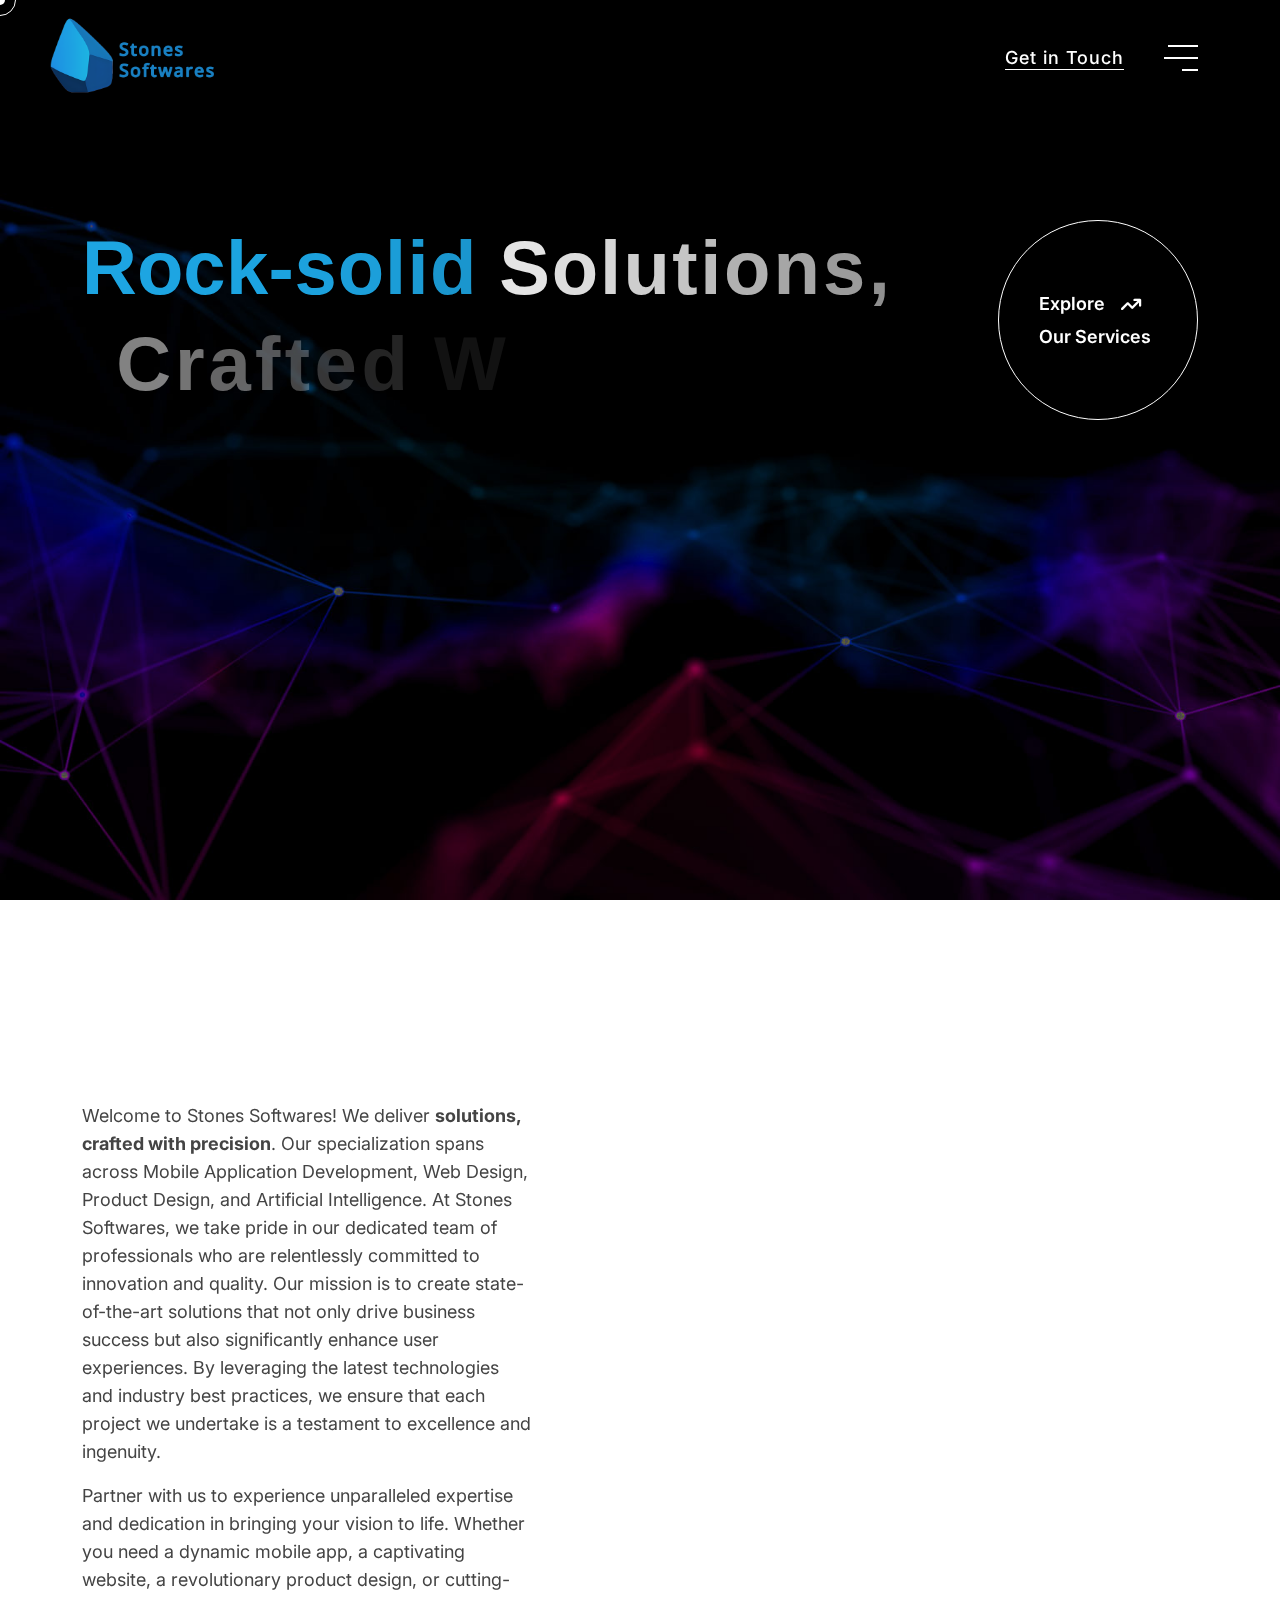
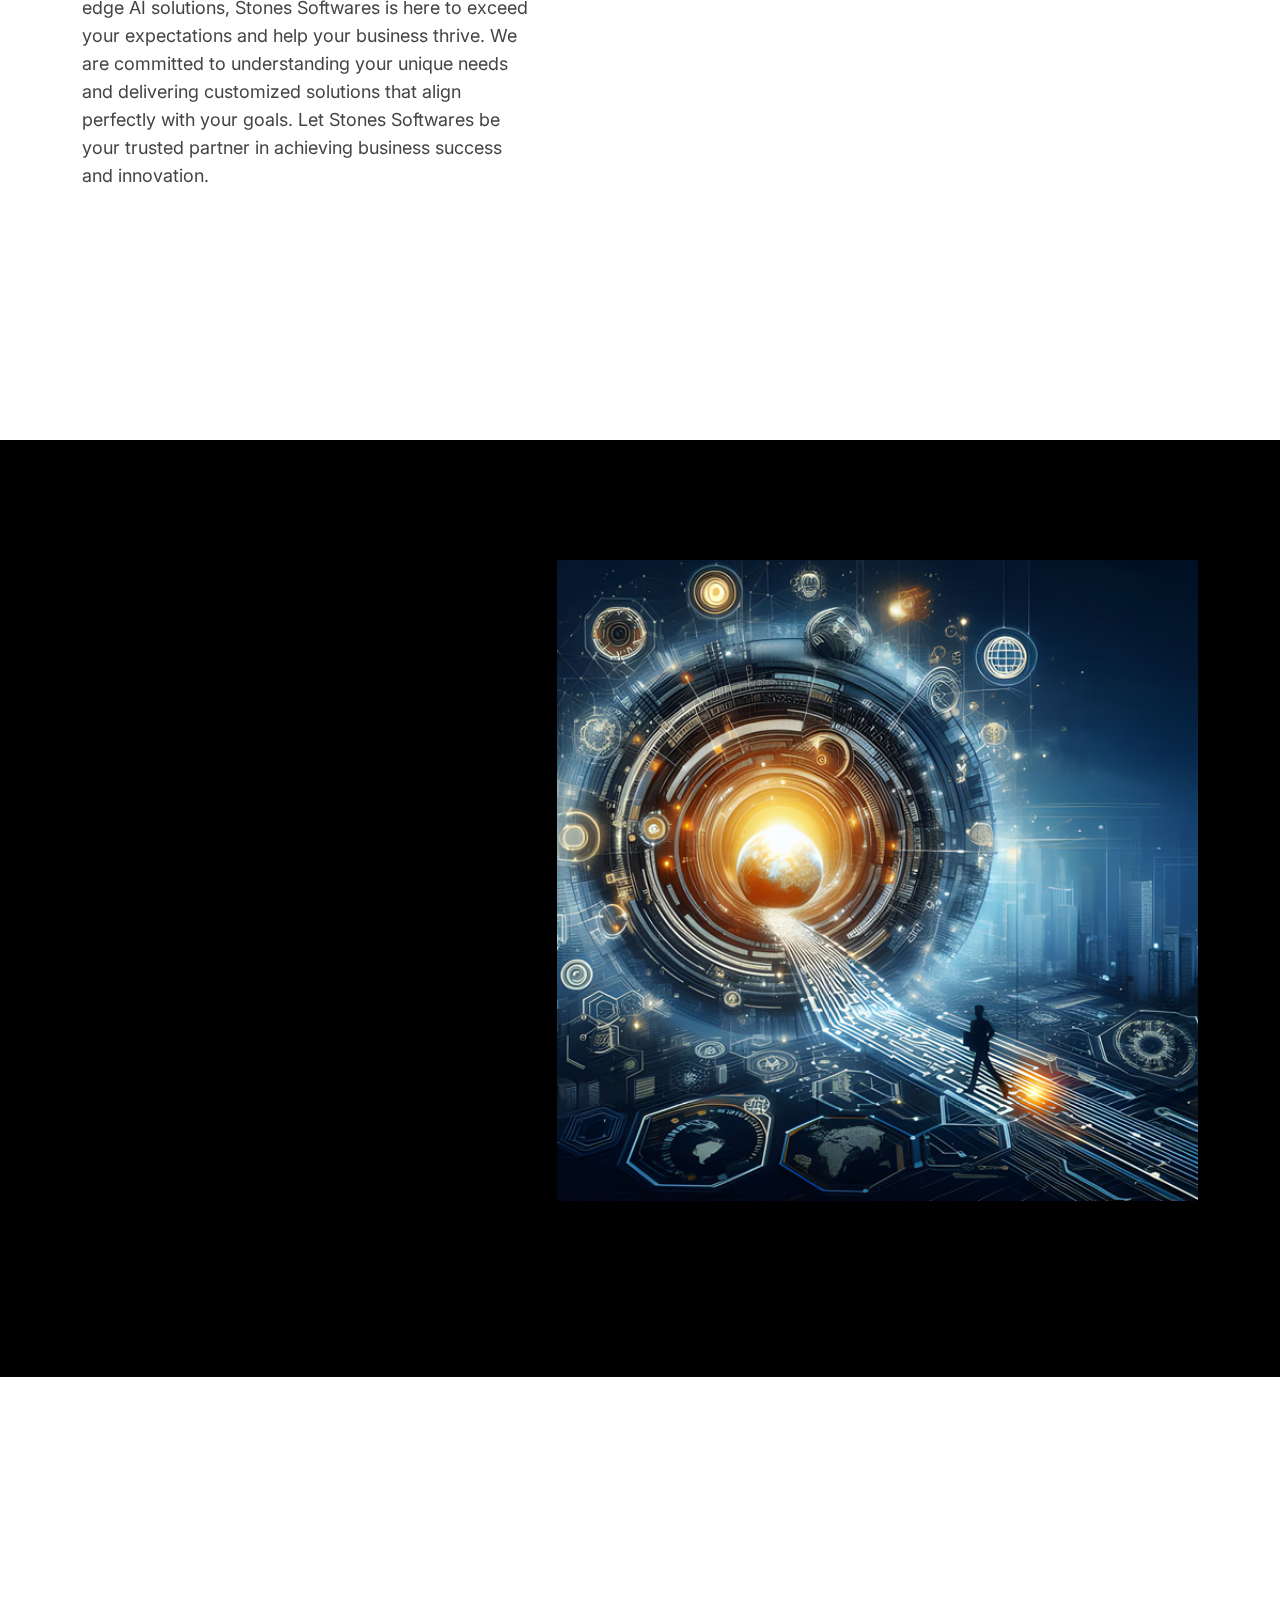
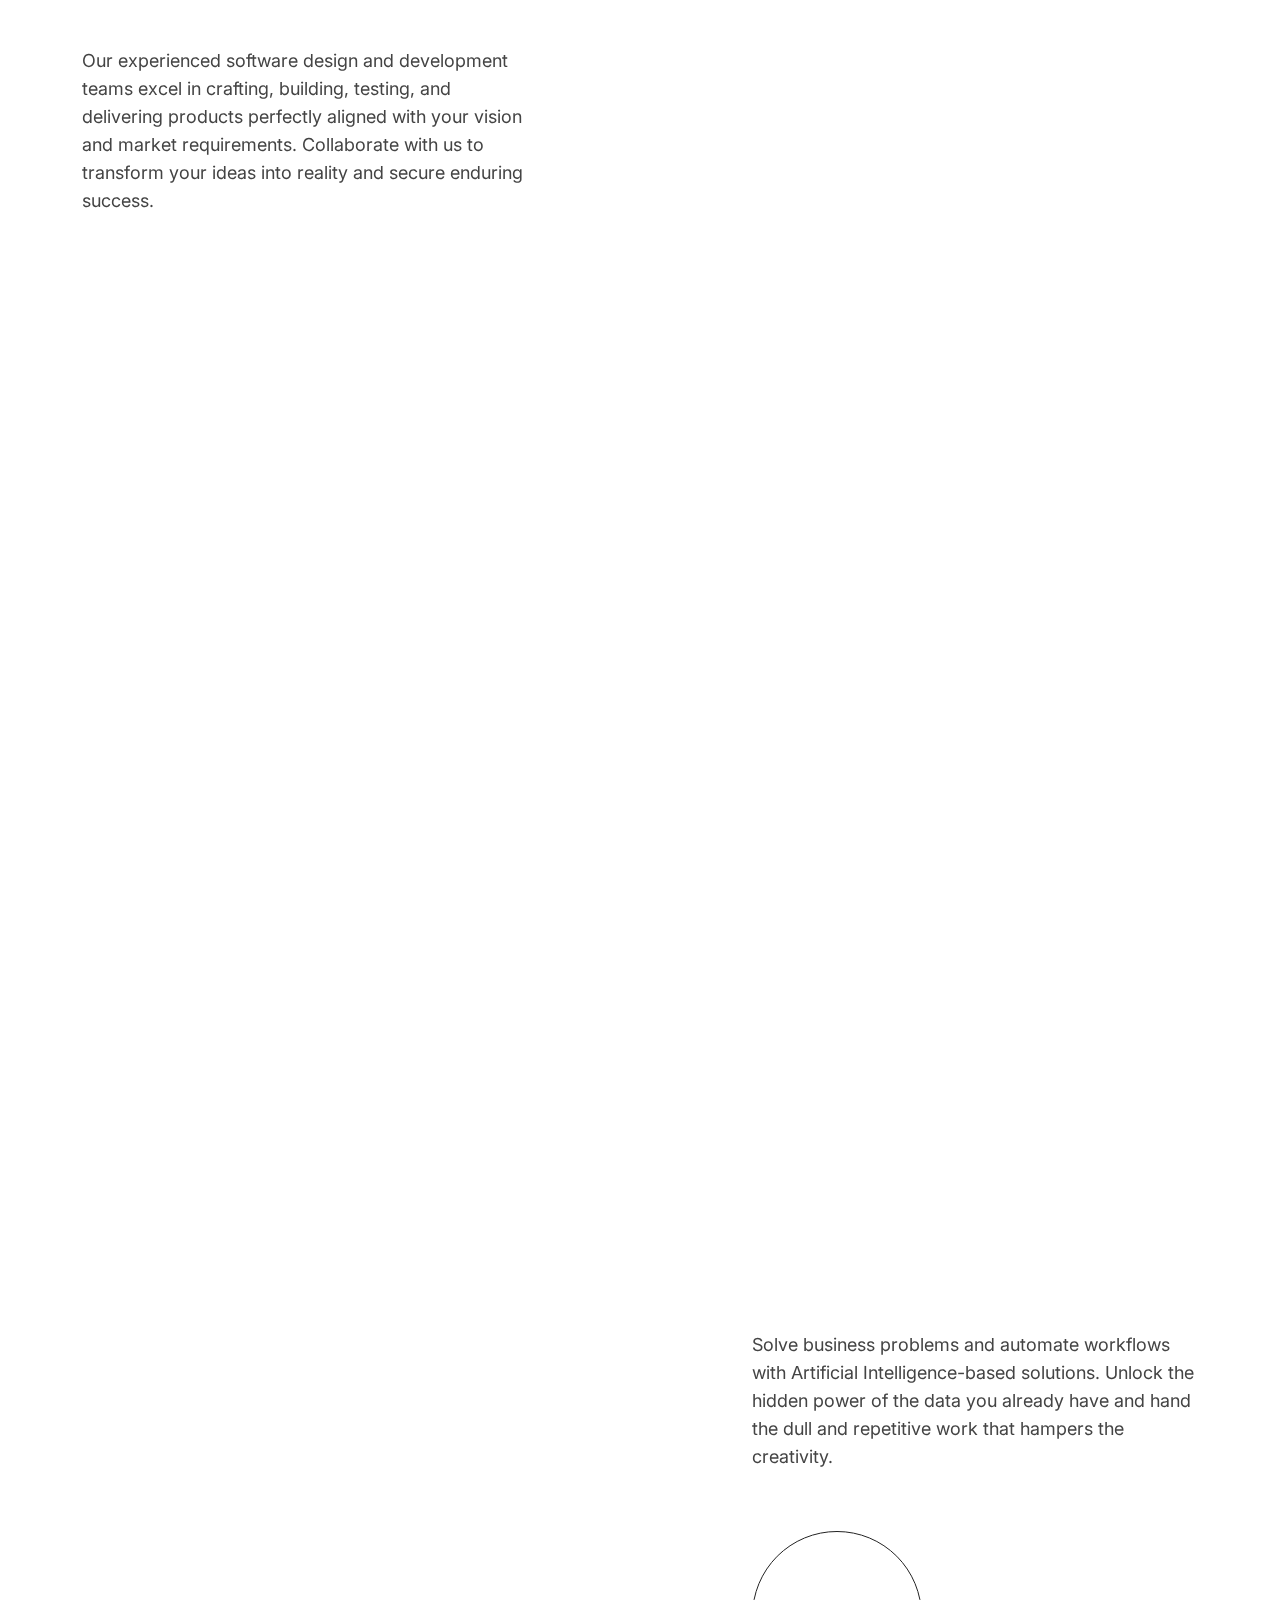
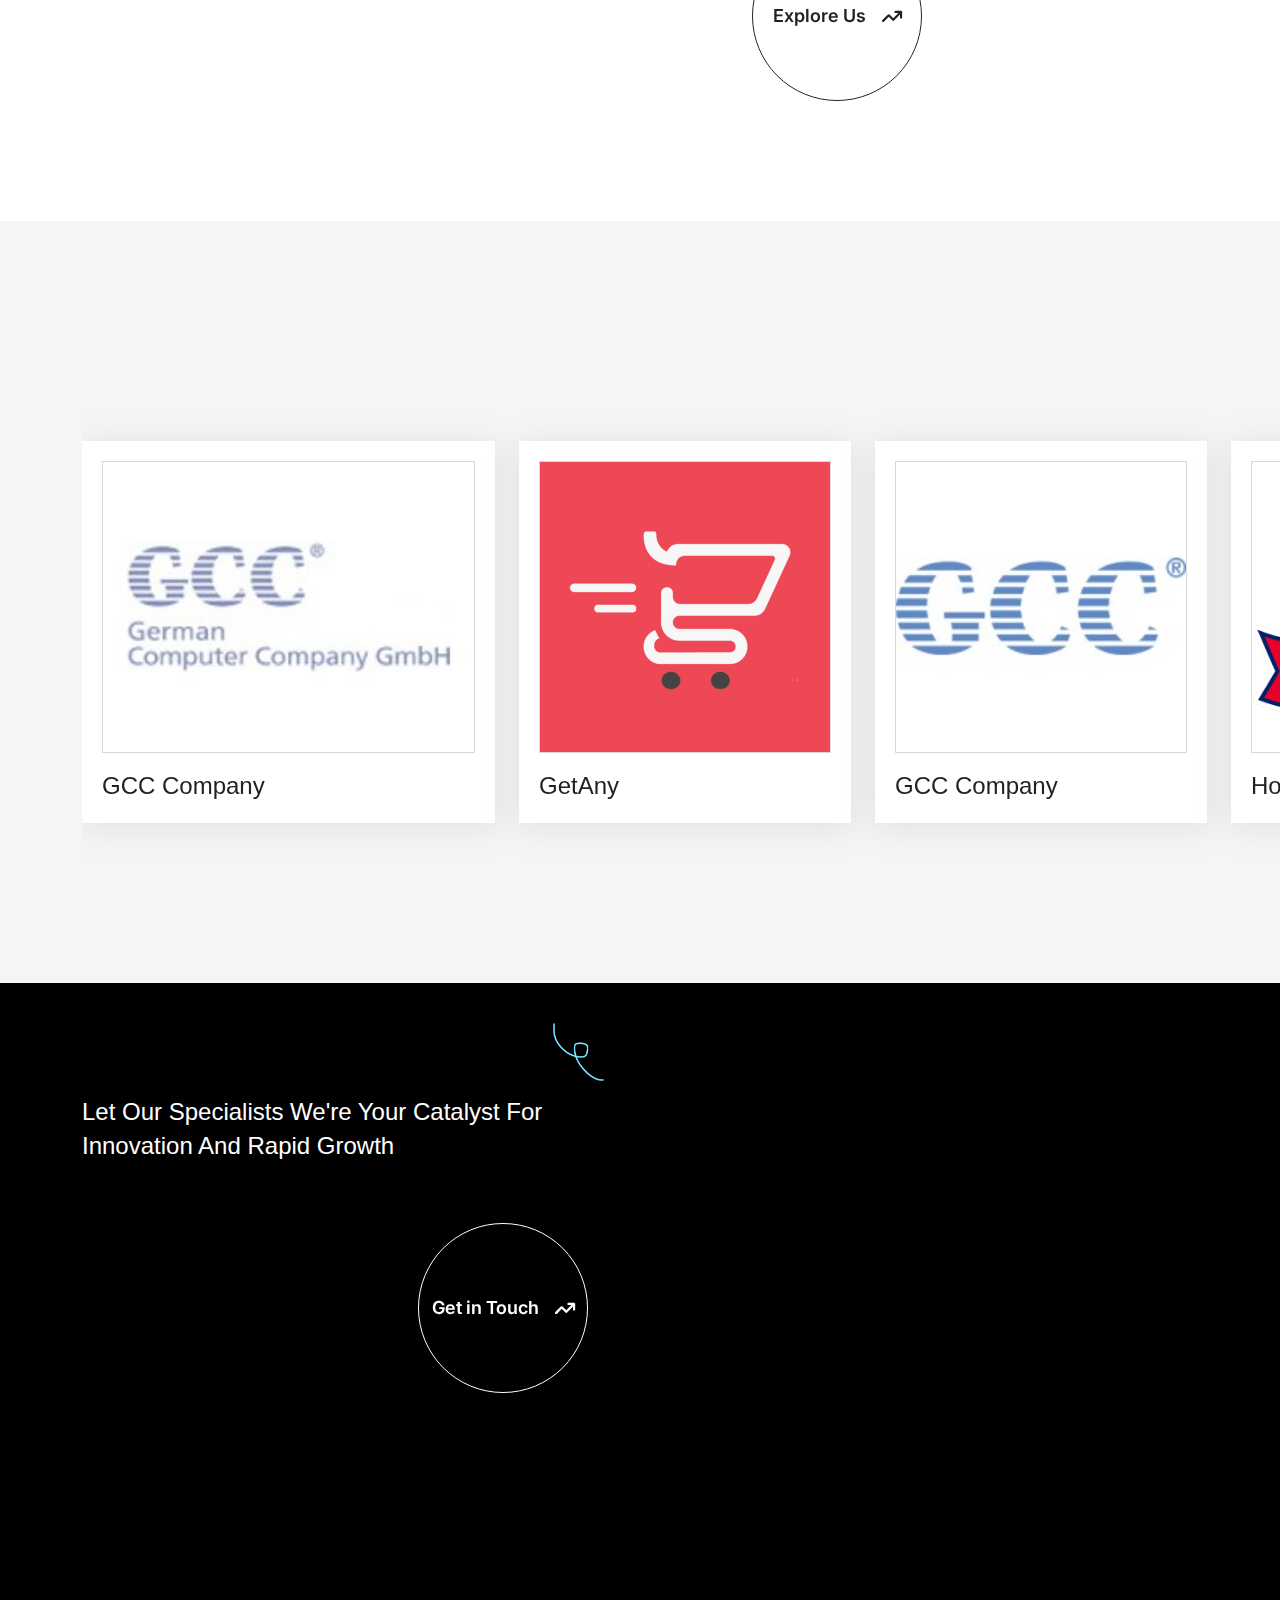
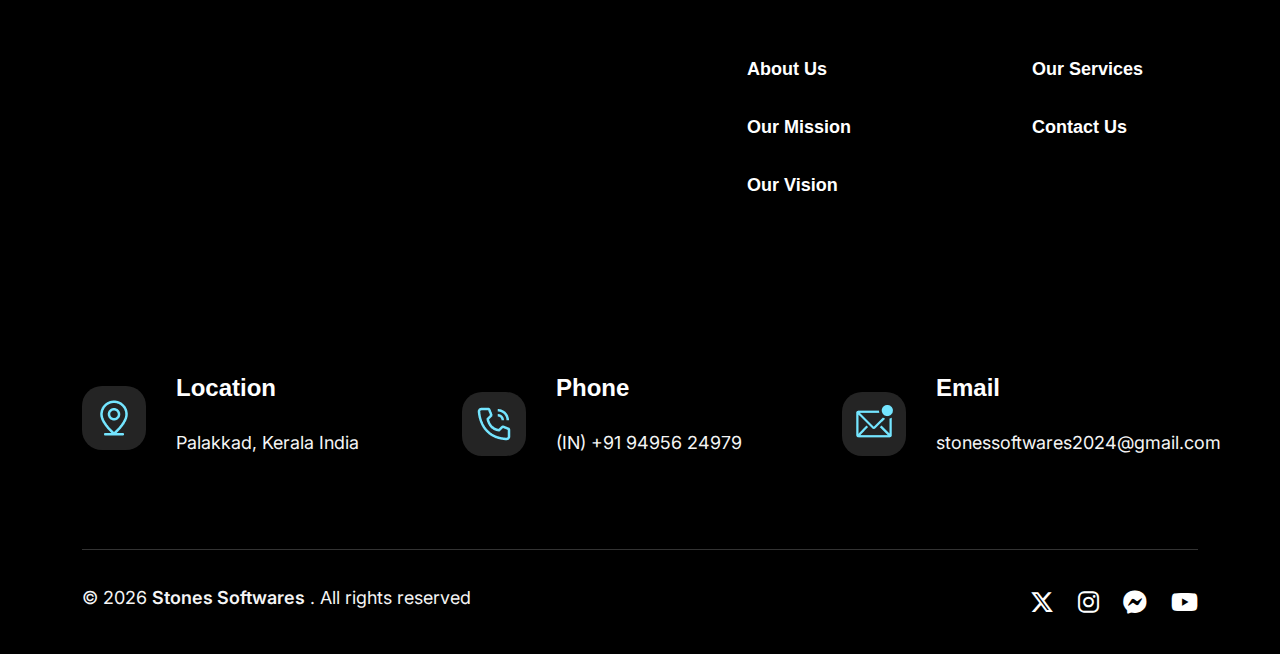
==== commit 348a7b0d: "Update footer text" ====
--- a/index.html
+++ b/index.html
@@ -664,7 +664,8 @@
             <div class="row vertical-column-gap-lg">
                <div class="col-12 col-lg-6 col-xxl-5">
                   <div class="pt-120">
-                     <span class="text-xl d-block mt-8 text-white text-capitalize fm fw-5 cur-lg">We're Your Catalyst for Innovation and Rapid Growth</span>
+                     <span class="text-xl d-block mt-8 text-white text-capitalize fm fw-5 cur-lg">Let our specialists
+                        We're Your Catalyst for Innovation and Rapid Growth</span>
                      <div class="mt-60 foot-group">
                         <div class="anime">
                            <span class="foot-fade"></span>
@@ -691,8 +692,7 @@
             <div class="row vertical-column-gap-lg pt-120">
                <div class="col-12 col-lg-6">
                   <div>
-                     <h2 class="fm fw-7 text-white title-anim mt-8">We're Your Partner for Innovation and Fast Growth.
-                     </h2>
+                     <h2 class="fm fw-7 text-white title-anim mt-8">We're Your Catalyst for Innovation and Rapid Growth</h2>
                   </div>
                </div>
                <div class="col-12 col-lg-3 offset-lg-1">
@@ -732,8 +732,8 @@
                                  <h5 class="mt-8 fm fw-6 text-white mb-24">Location</h5>
                                  <p class="text-quinary">
                                     <a href="https://goo.gl/maps/16KHwiUcctAojuLj8" target="_blank">
-                                       2118 Thornridge Cir. Syre,
-                                       Connecticut 35624
+                                       Palakkad, Kerala
+                                       India
                                     </a>
                                  </p>
                               </div>
@@ -747,10 +747,7 @@
                               <div class="content">
                                  <h5 class="mt-8 fm fw-6 text-white mb-24">Phone</h5>
                                  <p class="text-quinary mb-12">
-                                    <a href="tel:123-456-789">(USA) +123 456 789</a>
-                                 </p>
-                                 <p class="text-quinary">
-                                    <a href="tel:123-456-789">(CANADA) +231 2415 7645</a>
+                                    <a href="tel:123-456-789">(IN) +91 94956 24979</a>
                                  </p>
                               </div>
                            </div>
@@ -763,10 +760,7 @@
                               <div class="content">
                                  <h5 class="mt-8 fm fw-6 text-white mb-24">Email</h5>
                                  <p class="text-quinary mb-12 text-lowercase">
-                                    <a href="mailto:email.@gmail.com">hello.email.@gmail.com</a>
-                                 </p>
-                                 <p class="text-quinary text-lowercase">
-                                    <a href="mailto:email.@gmail.com">email.@gmail.com</a>
+                                    <a href="mailto:email.@gmail.com">stonessoftwares2024@gmail.com</a>
                                  </p>
                               </div>
                            </div>
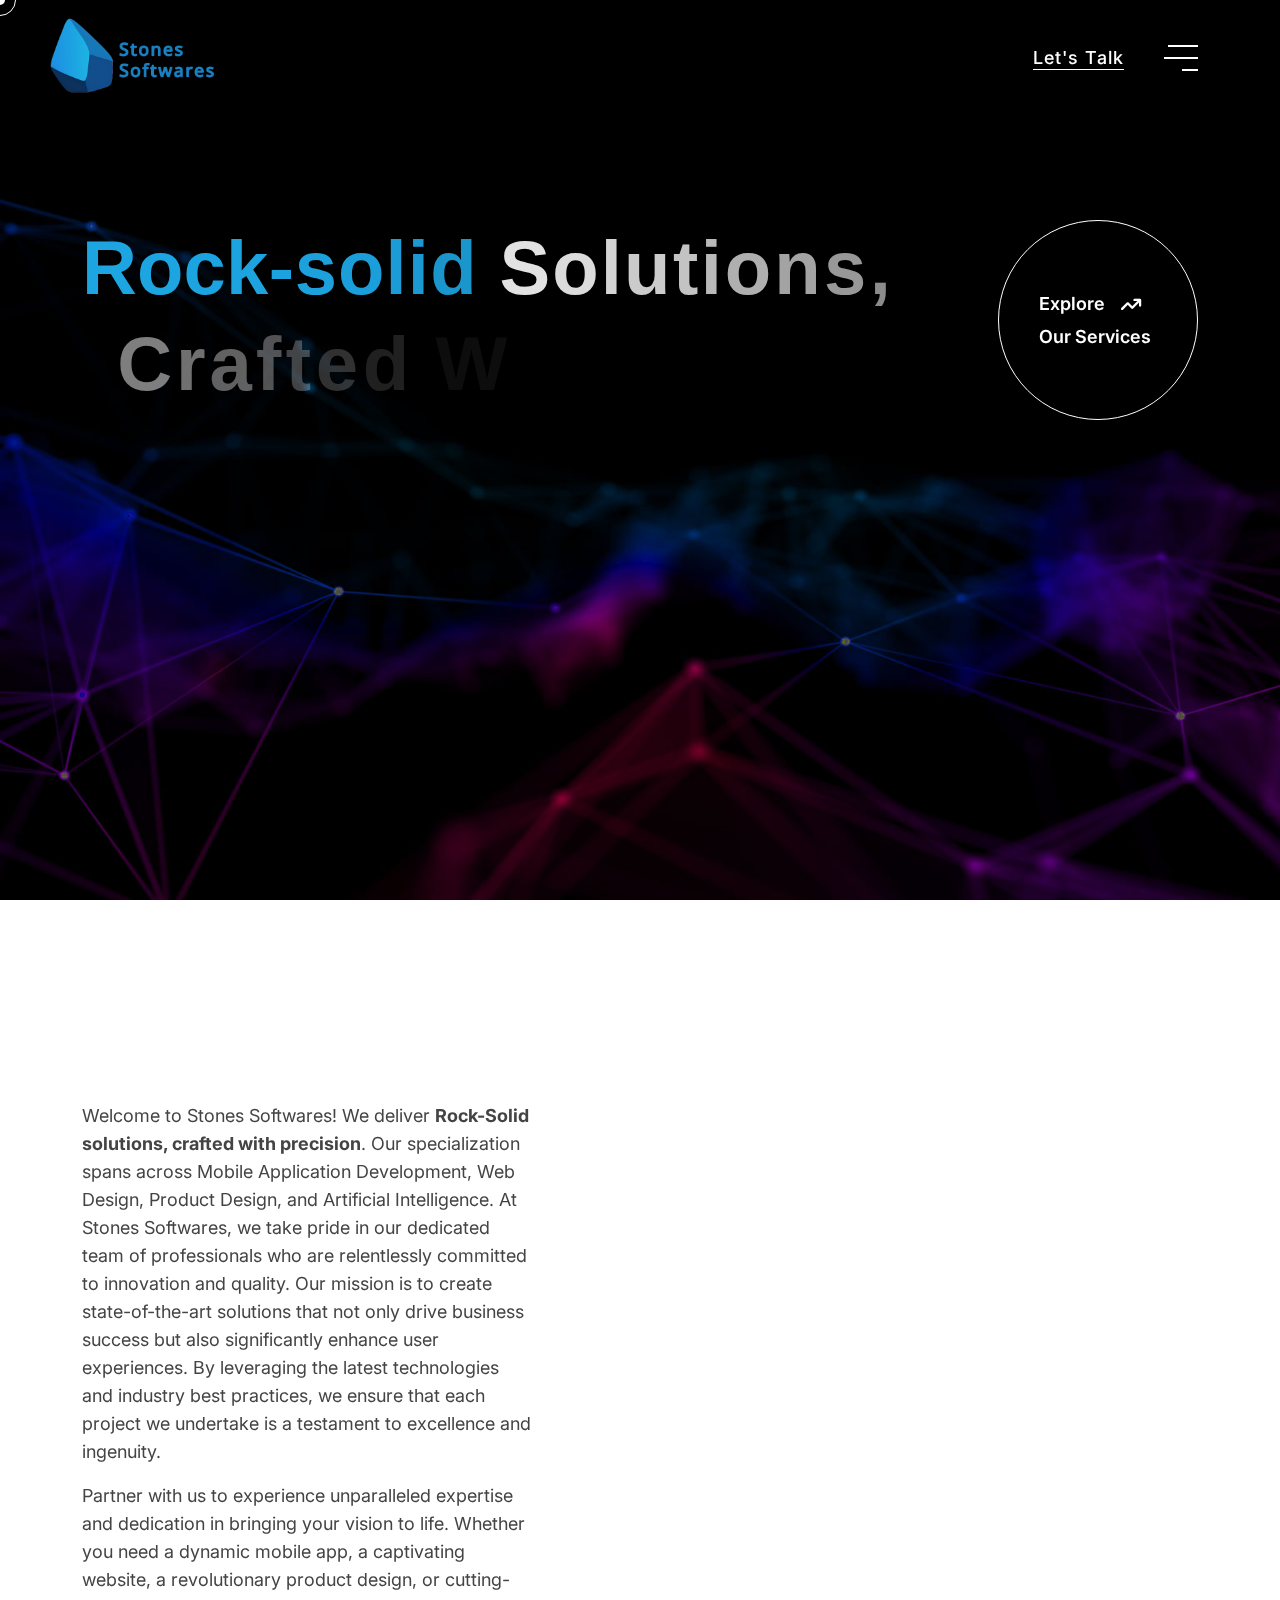
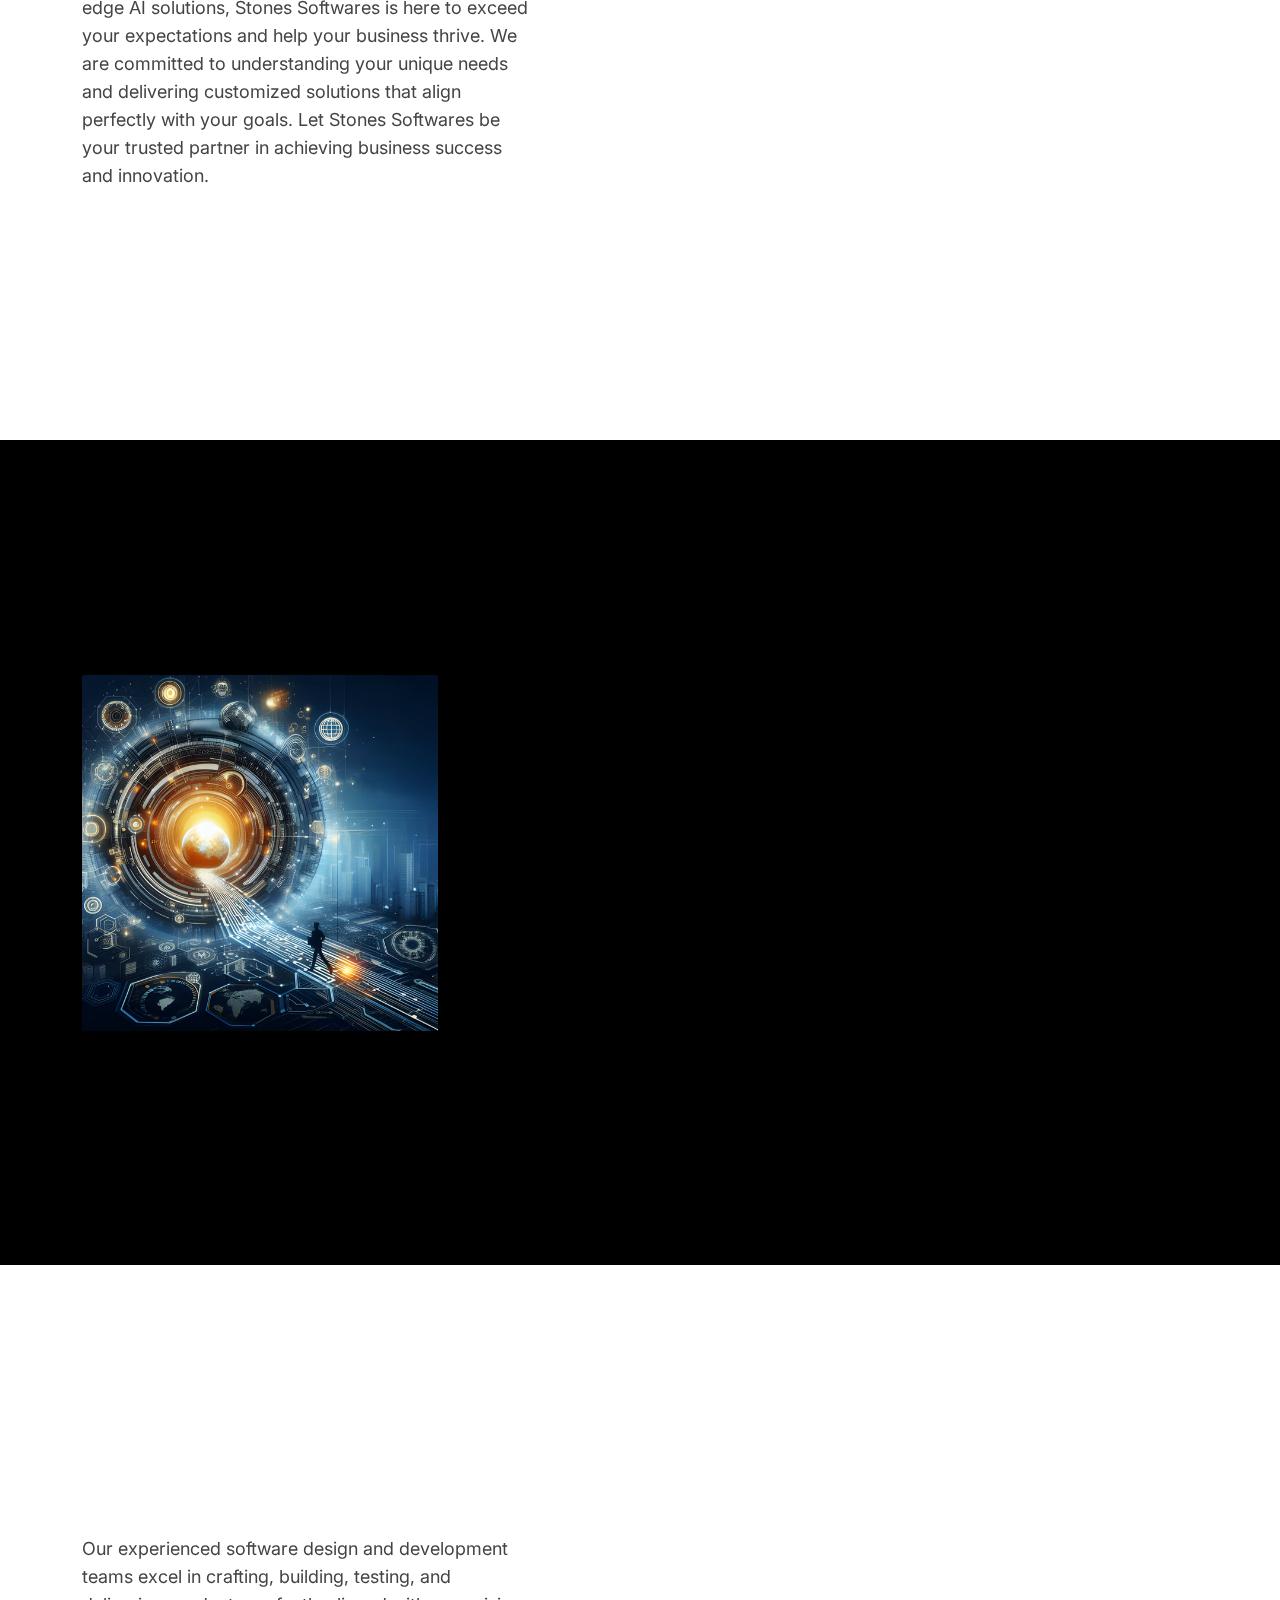
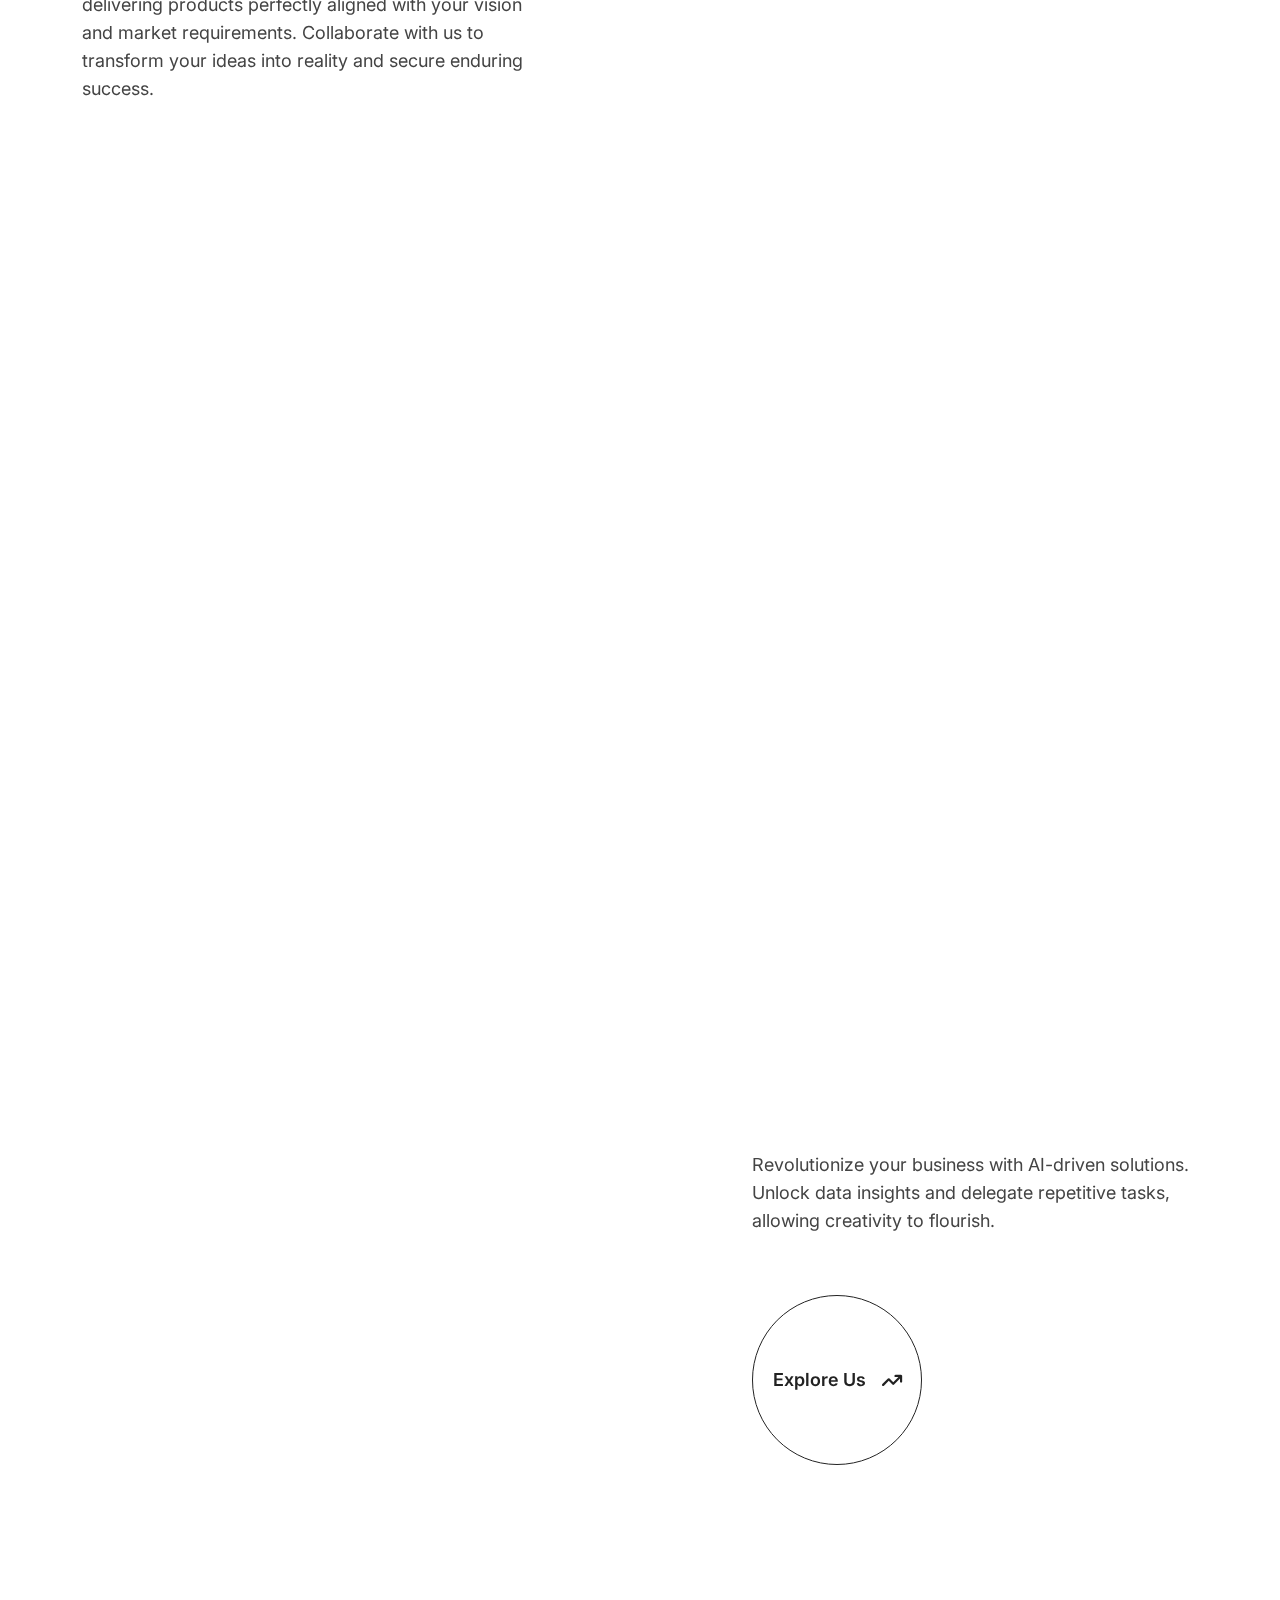
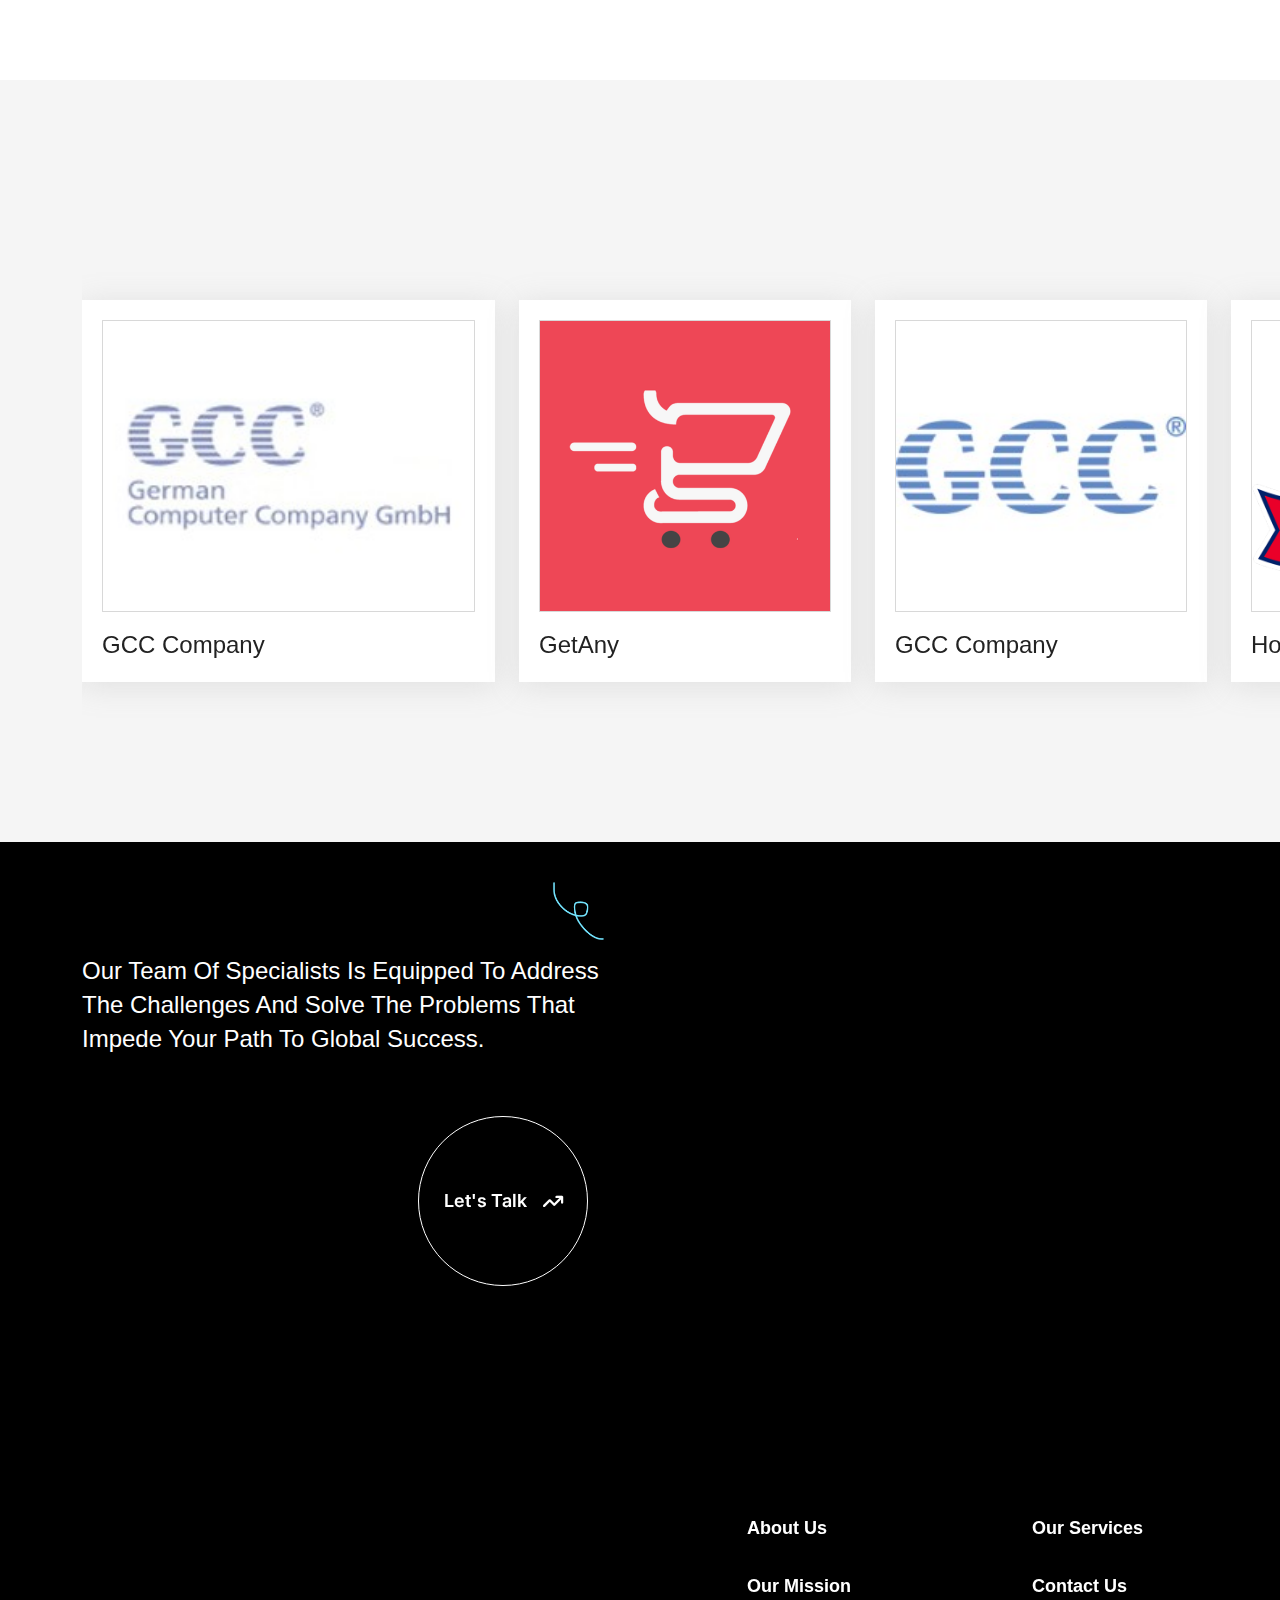
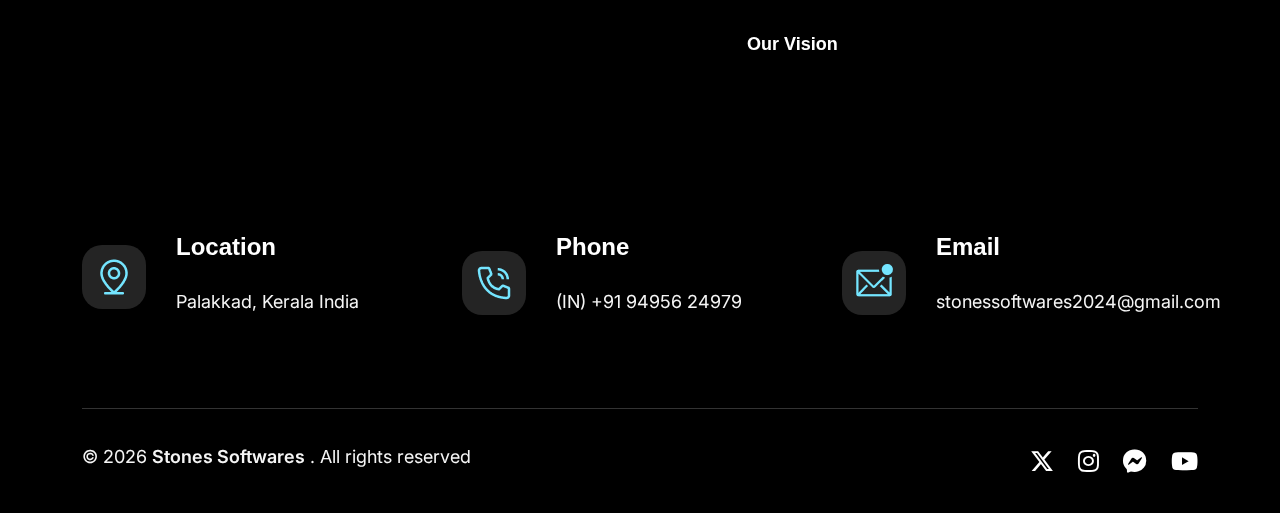
==== commit 91277b6e: "Update content" ====
--- a/index.html
+++ b/index.html
@@ -84,7 +84,7 @@
                            </a>
                         </div>
                         <div class="navbar__options">
-                           <a href="./contact-us.html" class="d-none d-sm-flex">Get in Touch</a>
+                           <a href="./contact-us.html" class="d-none d-sm-flex">Let's Talk</a>
                            <button class="open-offcanvas-nav" aria-label="toggle mobile menu"
                               title="open offcanvas menu">
                               <span class="icon-bar top-bar"></span>
@@ -239,7 +239,7 @@
                   <div class="col-12 col-lg-5">
                      <div class="tp-overview__content sticky-item">
                         <h2 class="fw-7 text-secondary title-anim mb-30 mt-8">About Us</h2>
-                        <p class="mt-8 cur-lg">Welcome to Stones Softwares! We deliver <strong>solutions, crafted with
+                        <p class="mt-8 cur-lg">Welcome to Stones Softwares! We deliver <strong>Rock-Solid solutions, crafted with
                               precision</strong>. Our specialization spans across Mobile Application Development, Web
                            Design, Product Design, and Artificial Intelligence. At Stones Softwares, we take pride in
                            our dedicated team of professionals who are relentlessly committed to innovation and quality.
@@ -264,7 +264,6 @@
                         </a>
                      </div>
                   </div>
-                  
                </div>
             </div>
          </section>
@@ -273,7 +272,17 @@
          <section class="tp-story pt-120 pb-120 bg-black sticky-wrapper fade-wrapper" id="mission-vision">
             <div class="container">
                <div class="row vertical-column-gap-md">
-                  <div class="col-12 col-lg-5">
+                  <div class="col-12 col-lg-4 col-xxl-4 d-none d-lg-block">
+                     <div class="tp-story__thumbs sticky-item">
+                        <div class="tp-story-thumb">
+                           <img src="././assets/images/mission-vision/mission.jpg" class="w-100 mh-300" alt="Image">
+                        </div>
+                        <div class="tp-story-thumb">
+                           <img src="././assets/images/mission-vision/vision.jpg" class="w-100 mh-300" alt="Image">
+                        </div>
+                     </div>
+                  </div>
+                  <div class="col-12 col-lg-7 offset-xxl-1">
                      <div class="tp-story__content sticky-item">
                         <div class="tp-story__items">
                            <div class="tp-story__single active fade-top">
@@ -292,16 +301,6 @@
                                  possibilities. Our goal is to lead this technological revolution by constantly pushing
                                  boundaries and setting new standards in the industry.</p>
                            </div>
-                        </div>
-                     </div>
-                  </div>
-                  <div class="col-12 col-lg-7 col-xxl-6 offset-xxl-1 d-none d-lg-block">
-                     <div class="tp-story__thumbs sticky-item">
-                        <div class="tp-story-thumb">
-                           <img src="././assets/images/mission-vision/mission.jpg" class="w-100 mh-300" alt="Image">
-                        </div>
-                        <div class="tp-story-thumb">
-                           <img src="././assets/images/mission-vision/vision.jpg" class="w-100 mh-300" alt="Image">
                         </div>
                      </div>
                   </div>
@@ -561,18 +560,15 @@
                   <div class="col-12 col-lg-5">
                      <div class="tp-service__thumb fade-img">
                         <a href="./services.html" class="w-100">
-                           <img src="./assets/images/service/one-1.png" class="w-100 mh-300 parallax-image" alt="Image">
+                           <img src="./assets/images/service/digital-service.png" class="w-100 mh-300 parallax-image" alt="Image">
                         </a>
                      </div>
                   </div>
                   <div class="col-12 col-lg-7 col-xl-6 offset-xl-1">
                      <div class="tp-service__content">
-                        <h2 class="mt-8 title-anim text-secondary fw-7 mb-30 text-capitalize">We Are Leading Digital
-                           Service Agency.</h2>
+                        <h2 class="mt-8 title-anim text-secondary fw-7 mb-30 text-capitalize">Redefining digital excellence.</h2>
                         <div class="pl-100">
-                           <p class="cur-lg">Solve business problems and automate workflows with Artificial
-                              Intelligence-based solutions. Unlock the hidden power of the data you already have and
-                              hand the dull and repetitive work that hampers the creativity.</p>
+                           <p class="cur-lg">Revolutionize your business with AI-driven solutions. Unlock data insights and delegate repetitive tasks, allowing creativity to flourish.</p>
                            <div class="mt-60">
                               <a href="./services.html" class="btn-anim btn-anim-light">
                                  Explore Us
@@ -664,8 +660,7 @@
             <div class="row vertical-column-gap-lg">
                <div class="col-12 col-lg-6 col-xxl-5">
                   <div class="pt-120">
-                     <span class="text-xl d-block mt-8 text-white text-capitalize fm fw-5 cur-lg">Let our specialists
-                        We're Your Catalyst for Innovation and Rapid Growth</span>
+                     <span class="text-xl d-block mt-8 text-white text-capitalize fm fw-5 cur-lg">Our team of specialists is equipped to address the challenges and solve the problems that impede your path to global success.</span>
                      <div class="mt-60 foot-group">
                         <div class="anime">
                            <span class="foot-fade"></span>
@@ -676,7 +671,7 @@
                            <span class="foot-fade"></span>
                         </div>
                         <a href="./contact-us.html" class="btn-anim">
-                           Get in Touch
+                           Let's Talk
                            <i class="fa-solid fa-arrow-trend-up"></i>
                            <span></span>
                         </a>
@@ -731,7 +726,7 @@
                               <div class="content">
                                  <h5 class="mt-8 fm fw-6 text-white mb-24">Location</h5>
                                  <p class="text-quinary">
-                                    <a href="https://goo.gl/maps/16KHwiUcctAojuLj8" target="_blank">
+                                    <a href="https://www.google.com/maps/place/Palakkad,+Kerala/8" target="_blank">
                                        Palakkad, Kerala
                                        India
                                     </a>
--- a/assets/css/main.css
+++ b/assets/css/main.css
@@ -3488,6 +3488,15 @@
     transform: translateY(0px);
   }
 }
+@media (min-width: 992px) {
+  #mission-vision .d-lg-block {
+      display: inline-table !important;
+  }
+  #mission-vision .sticky-item {
+    vertical-align: middle;
+    display: table-cell;
+  }
+}
 /* ==== 
  --------- (6.0) responsive styles end ---------
  ==== */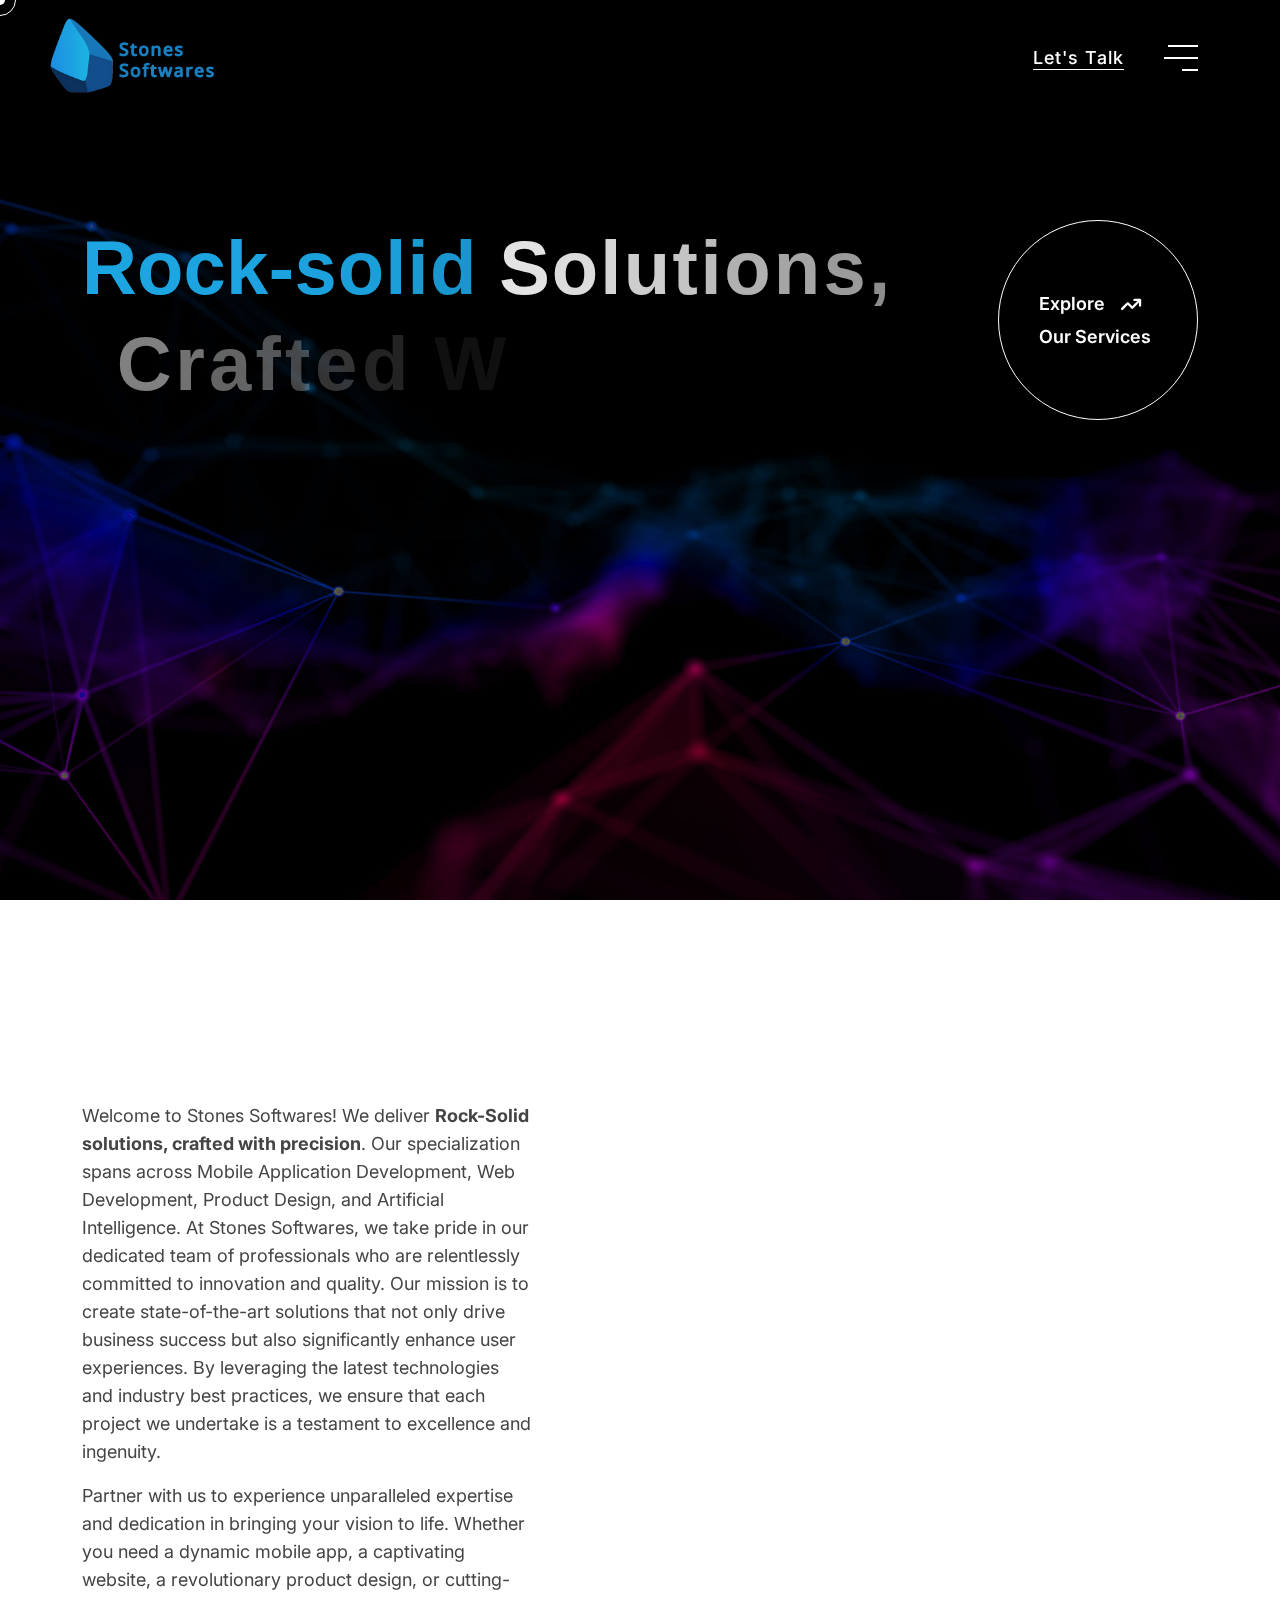
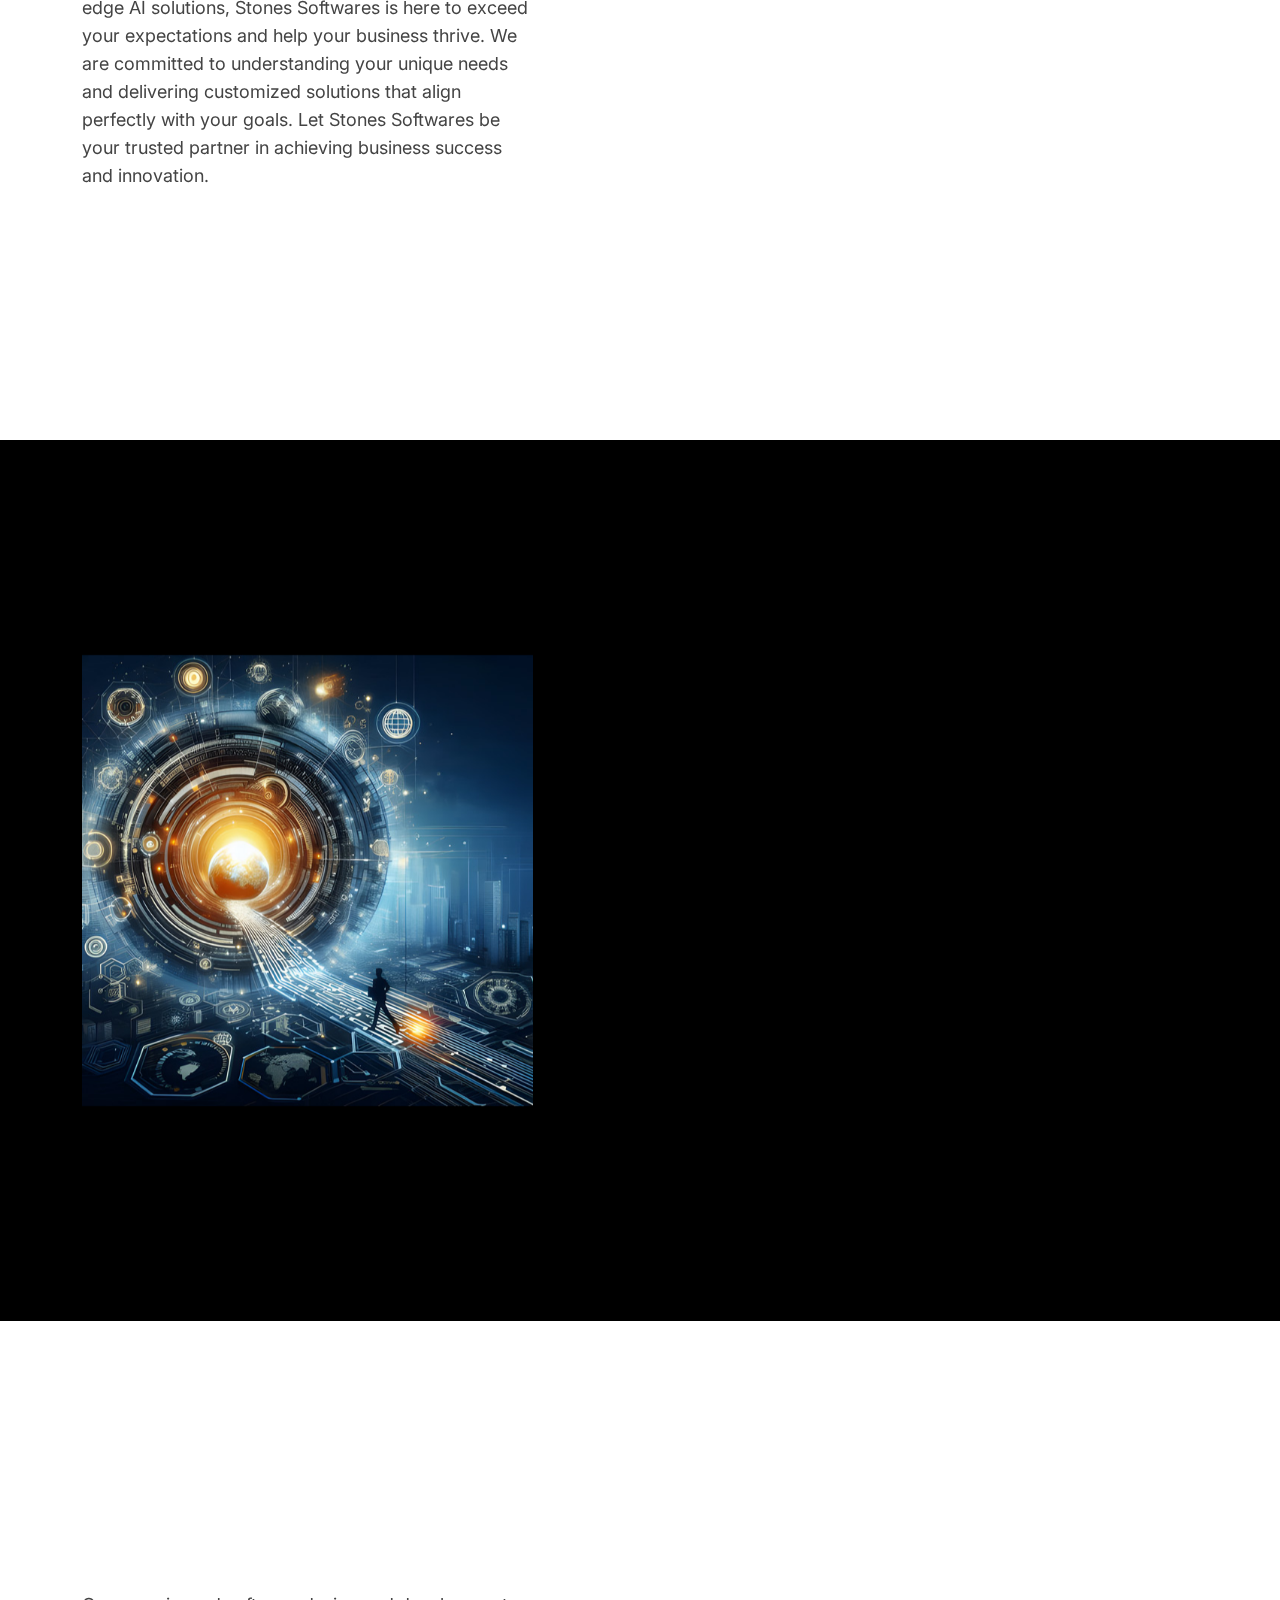
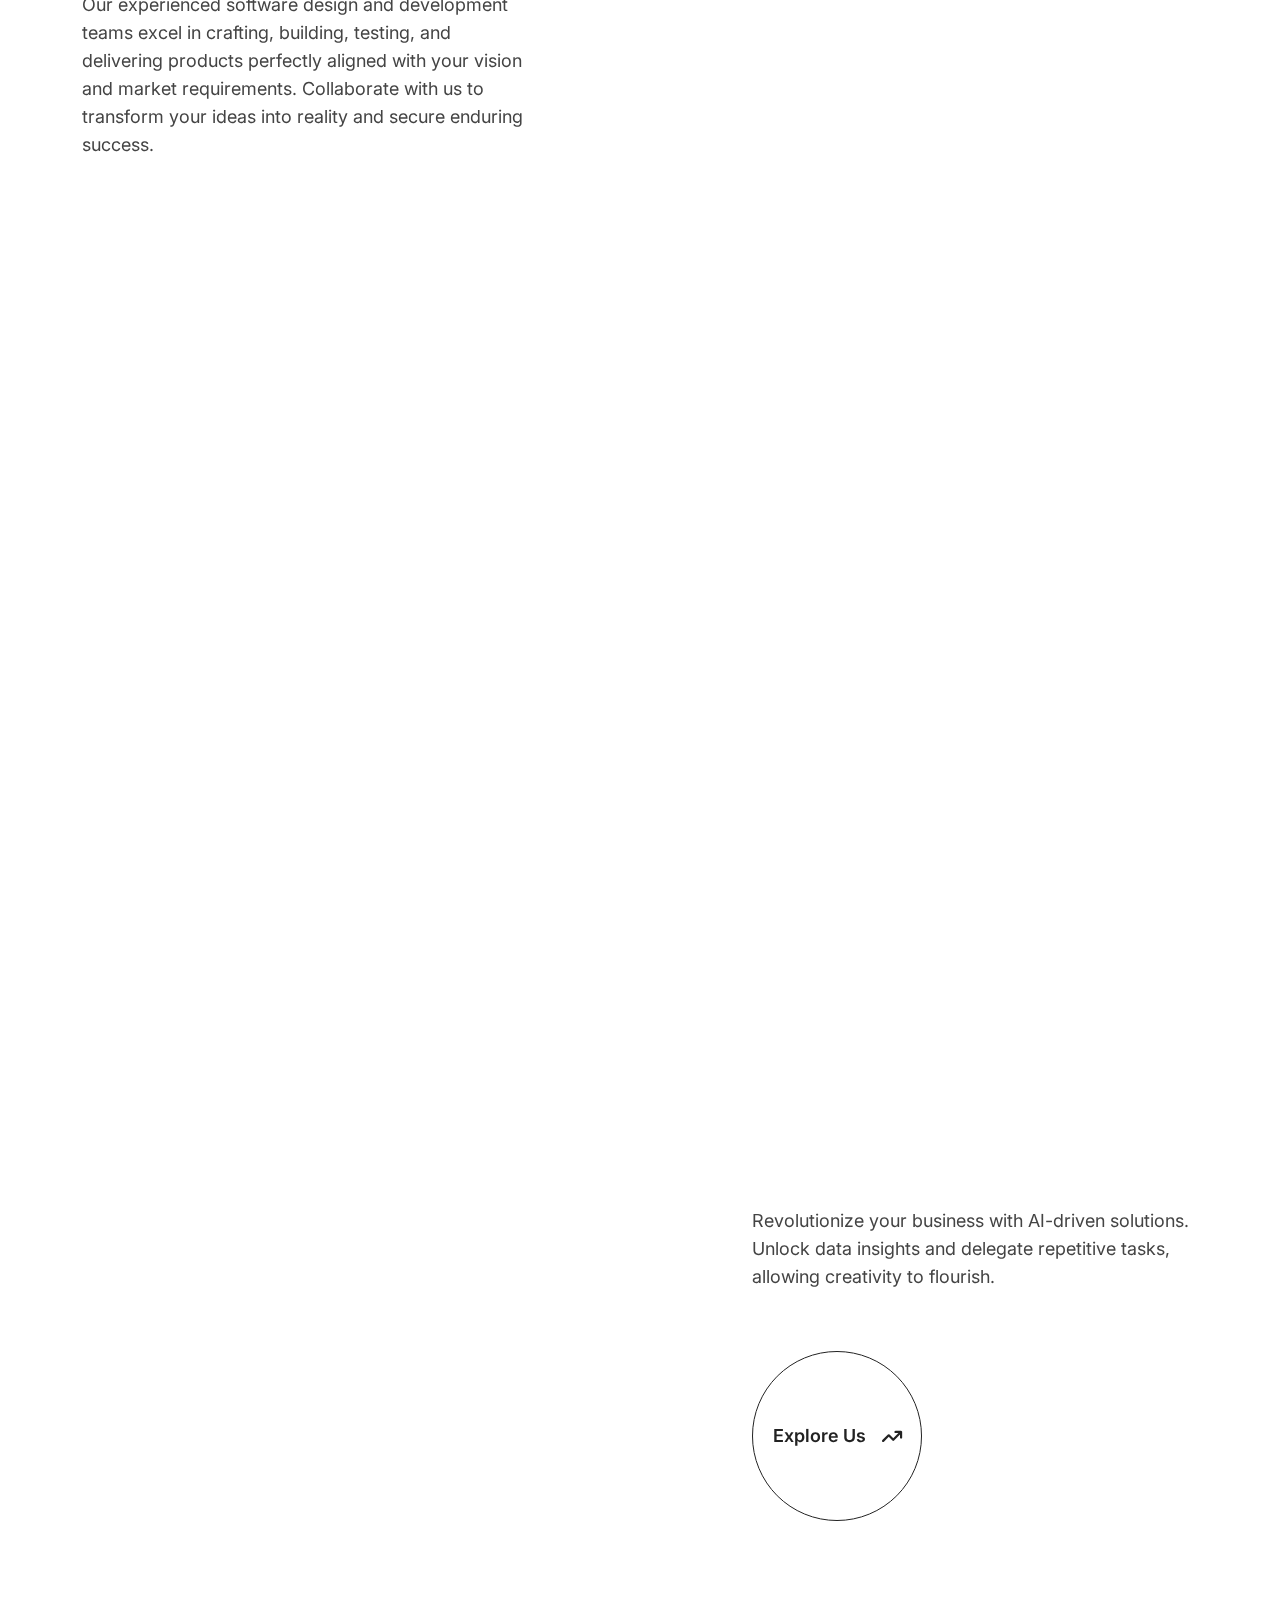
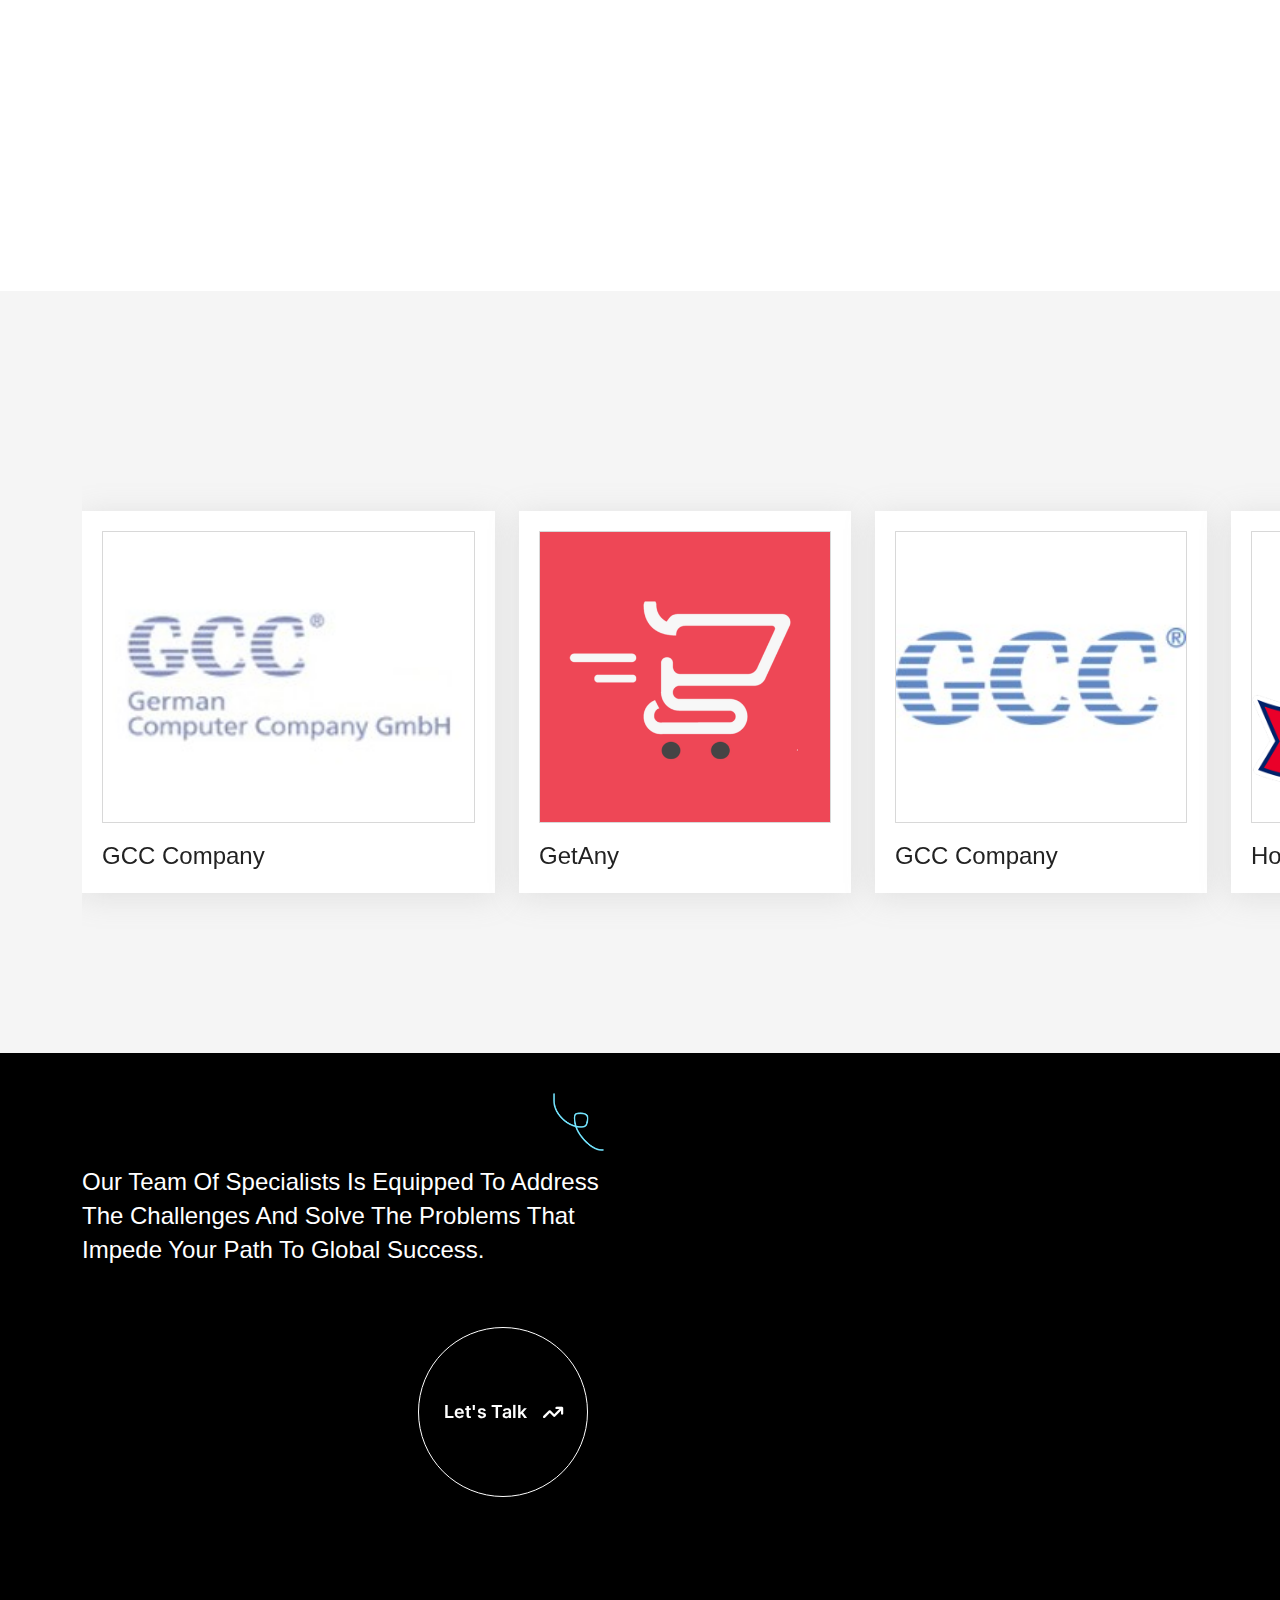
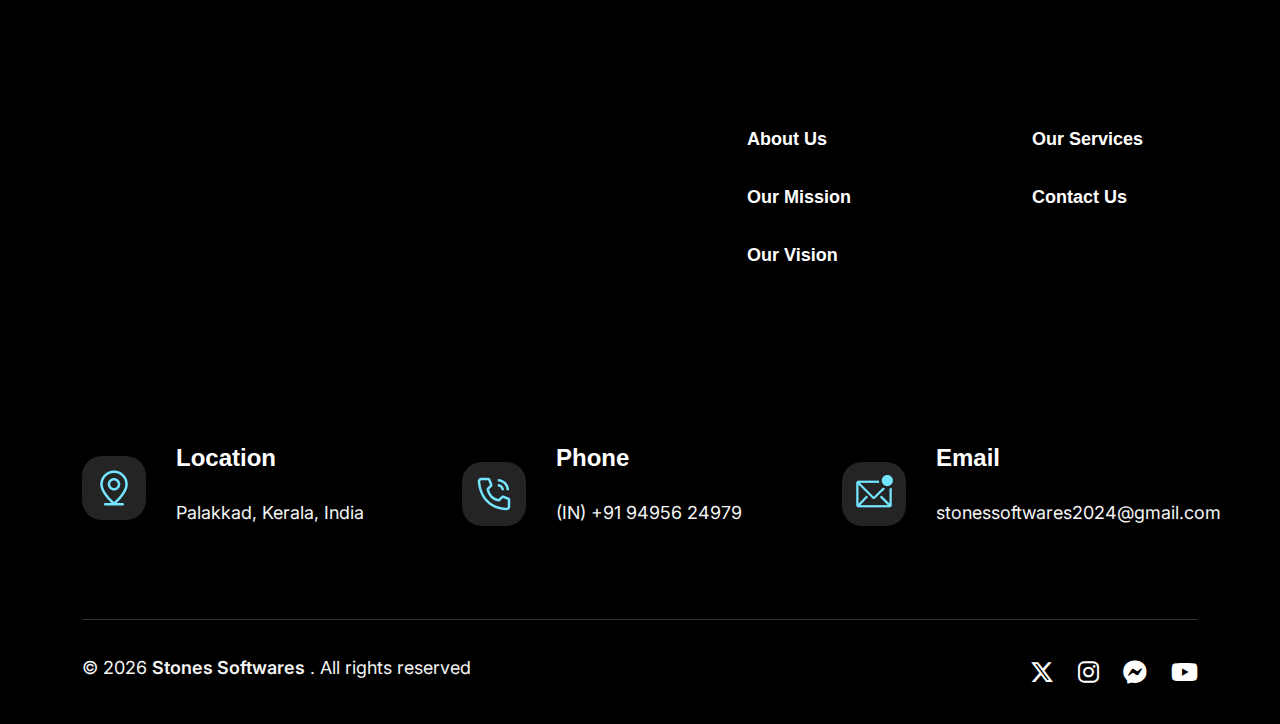
==== commit 6bead405: "update image and content" ====
--- a/index.html
+++ b/index.html
@@ -241,7 +241,7 @@
                         <h2 class="fw-7 text-secondary title-anim mb-30 mt-8">About Us</h2>
                         <p class="mt-8 cur-lg">Welcome to Stones Softwares! We deliver <strong>Rock-Solid solutions, crafted with
                               precision</strong>. Our specialization spans across Mobile Application Development, Web
-                           Design, Product Design, and Artificial Intelligence. At Stones Softwares, we take pride in
+                           Development, Product Design, and Artificial Intelligence. At Stones Softwares, we take pride in
                            our dedicated team of professionals who are relentlessly committed to innovation and quality.
                            Our mission is to create state-of-the-art solutions that not only drive business success but
                            also significantly enhance user experiences. By leveraging the latest technologies and
@@ -272,7 +272,7 @@
          <section class="tp-story pt-120 pb-120 bg-black sticky-wrapper fade-wrapper" id="mission-vision">
             <div class="container">
                <div class="row vertical-column-gap-md">
-                  <div class="col-12 col-lg-4 col-xxl-4 d-none d-lg-block">
+                  <div class="col-12 col-lg-5 col-xxl-5 d-none d-lg-block">
                      <div class="tp-story__thumbs sticky-item">
                         <div class="tp-story-thumb">
                            <img src="././assets/images/mission-vision/mission.jpg" class="w-100 mh-300" alt="Image">
@@ -282,7 +282,7 @@
                         </div>
                      </div>
                   </div>
-                  <div class="col-12 col-lg-7 offset-xxl-1">
+                  <div class="col-12 col-lg-6 offset-xxl-1">
                      <div class="tp-story__content sticky-item">
                         <div class="tp-story__items">
                            <div class="tp-story__single active fade-top">
@@ -727,7 +727,7 @@
                                  <h5 class="mt-8 fm fw-6 text-white mb-24">Location</h5>
                                  <p class="text-quinary">
                                     <a href="https://www.google.com/maps/place/Palakkad,+Kerala/8" target="_blank">
-                                       Palakkad, Kerala
+                                       Palakkad, Kerala,
                                        India
                                     </a>
                                  </p>
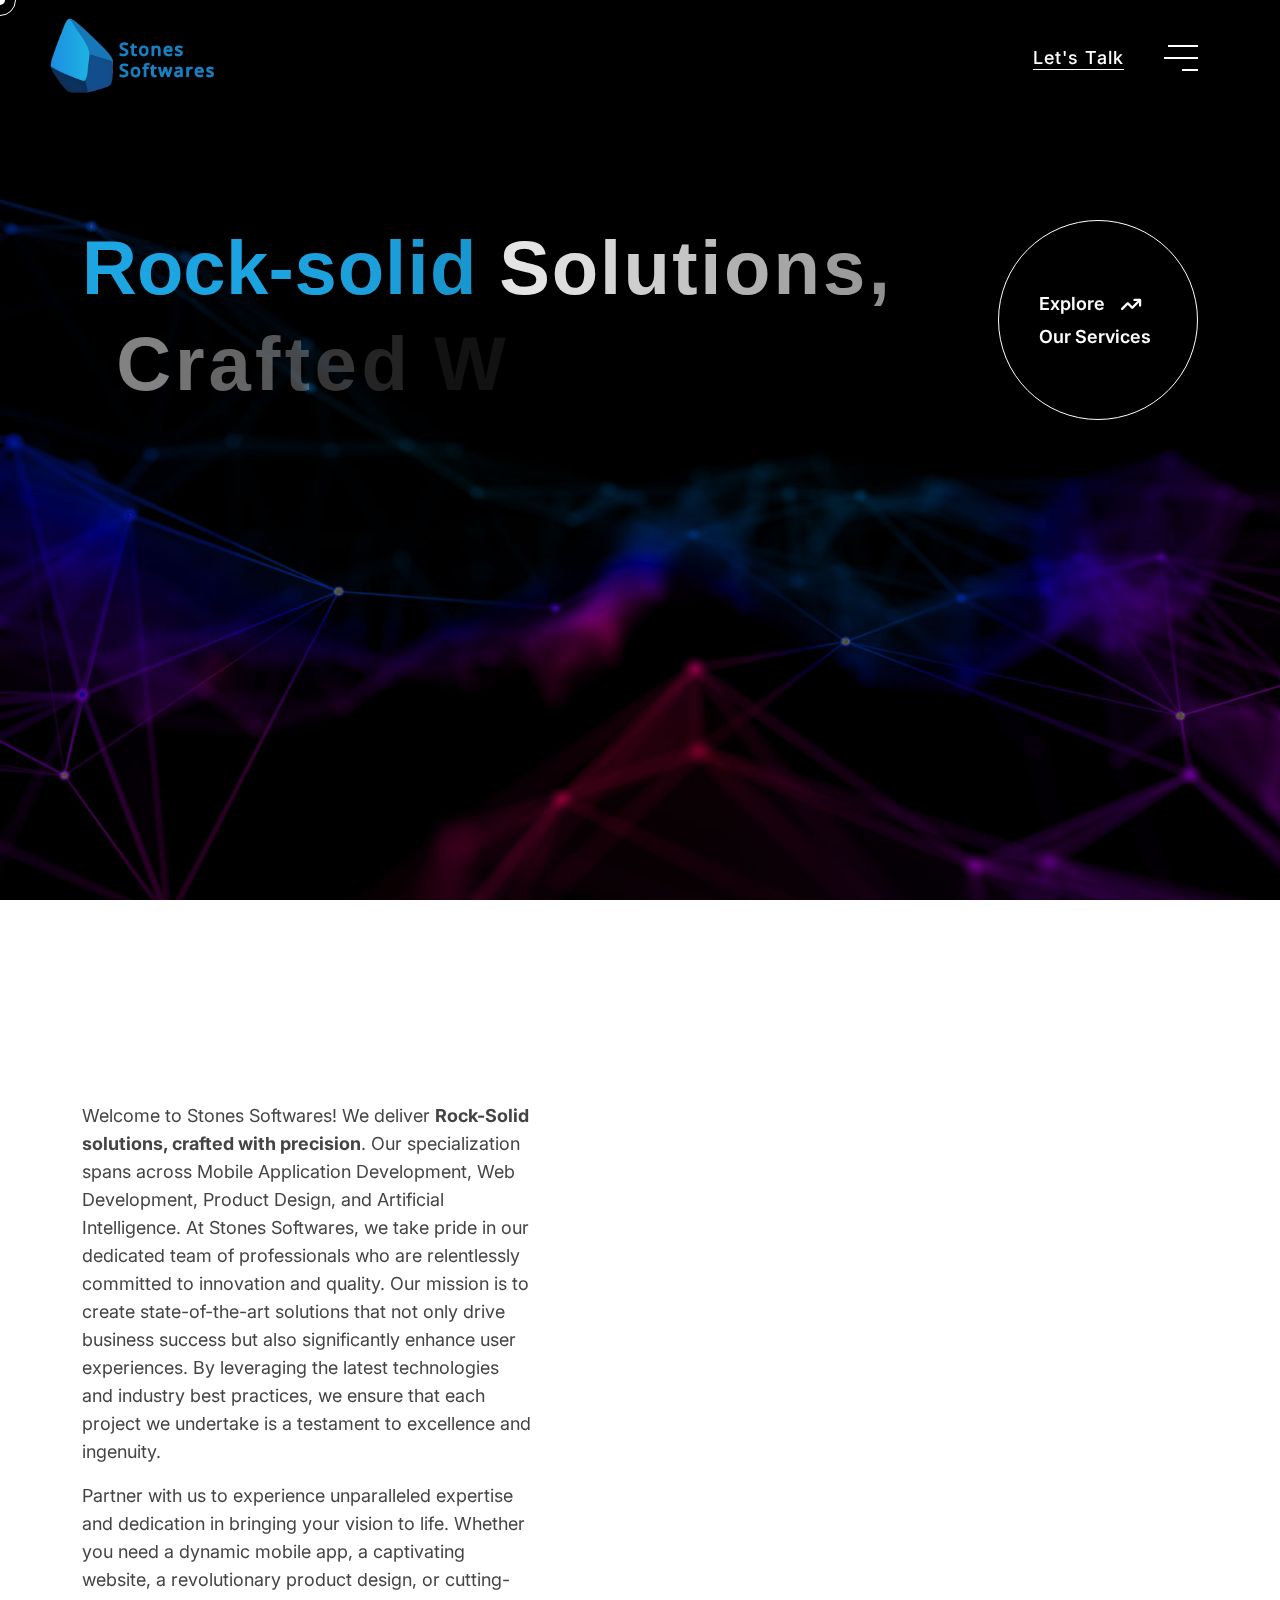
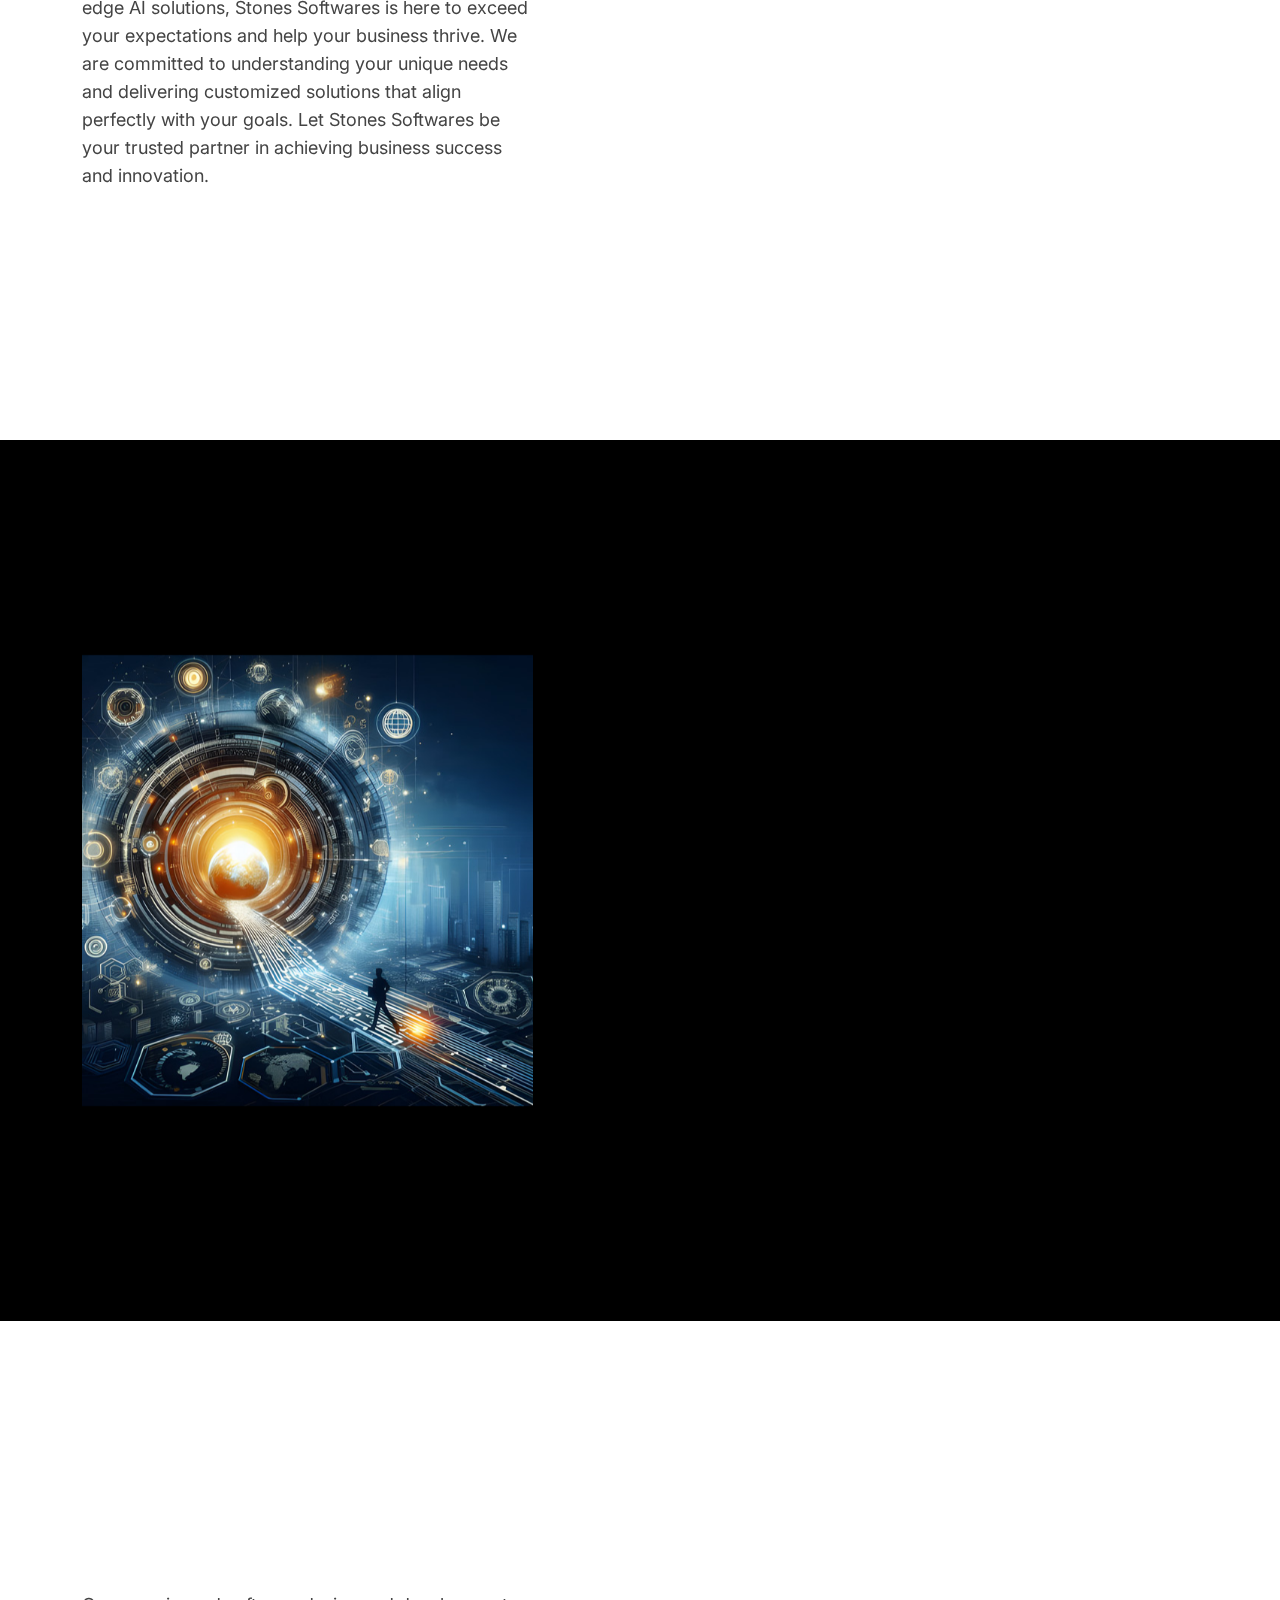
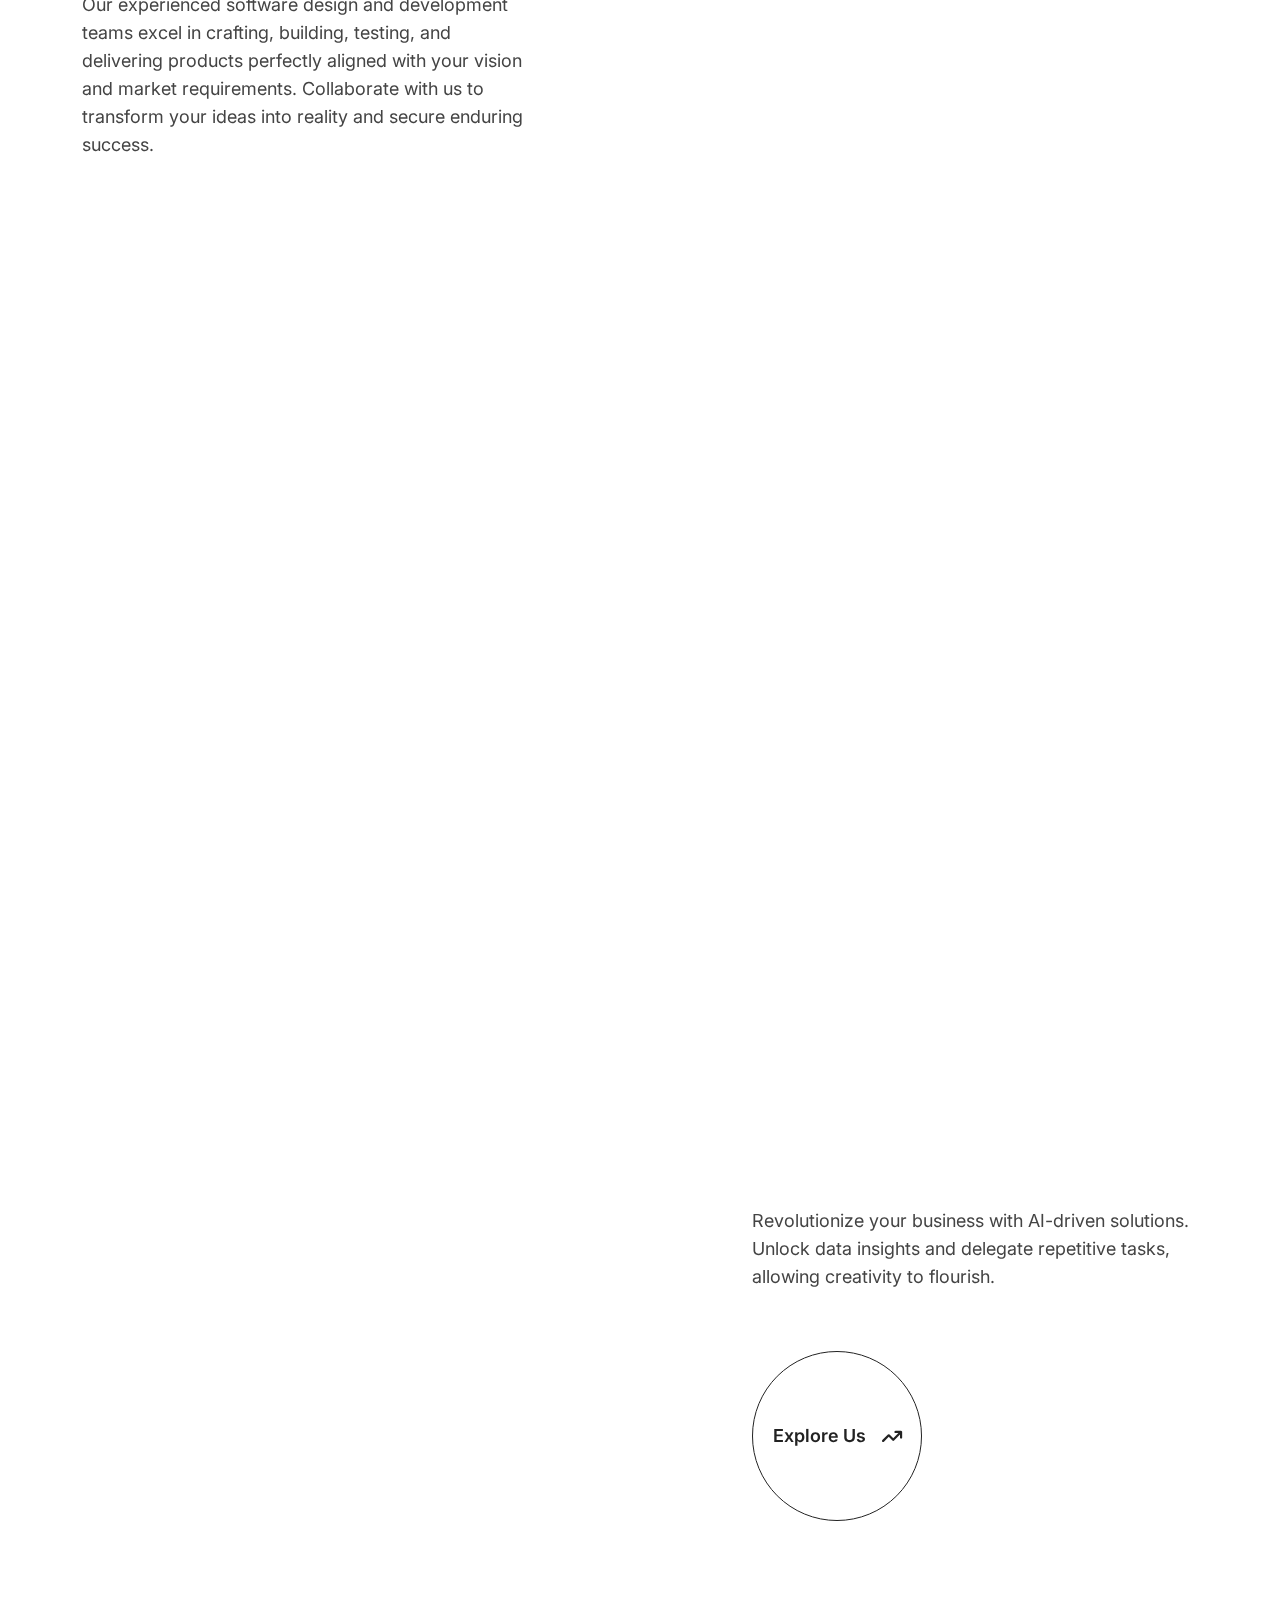
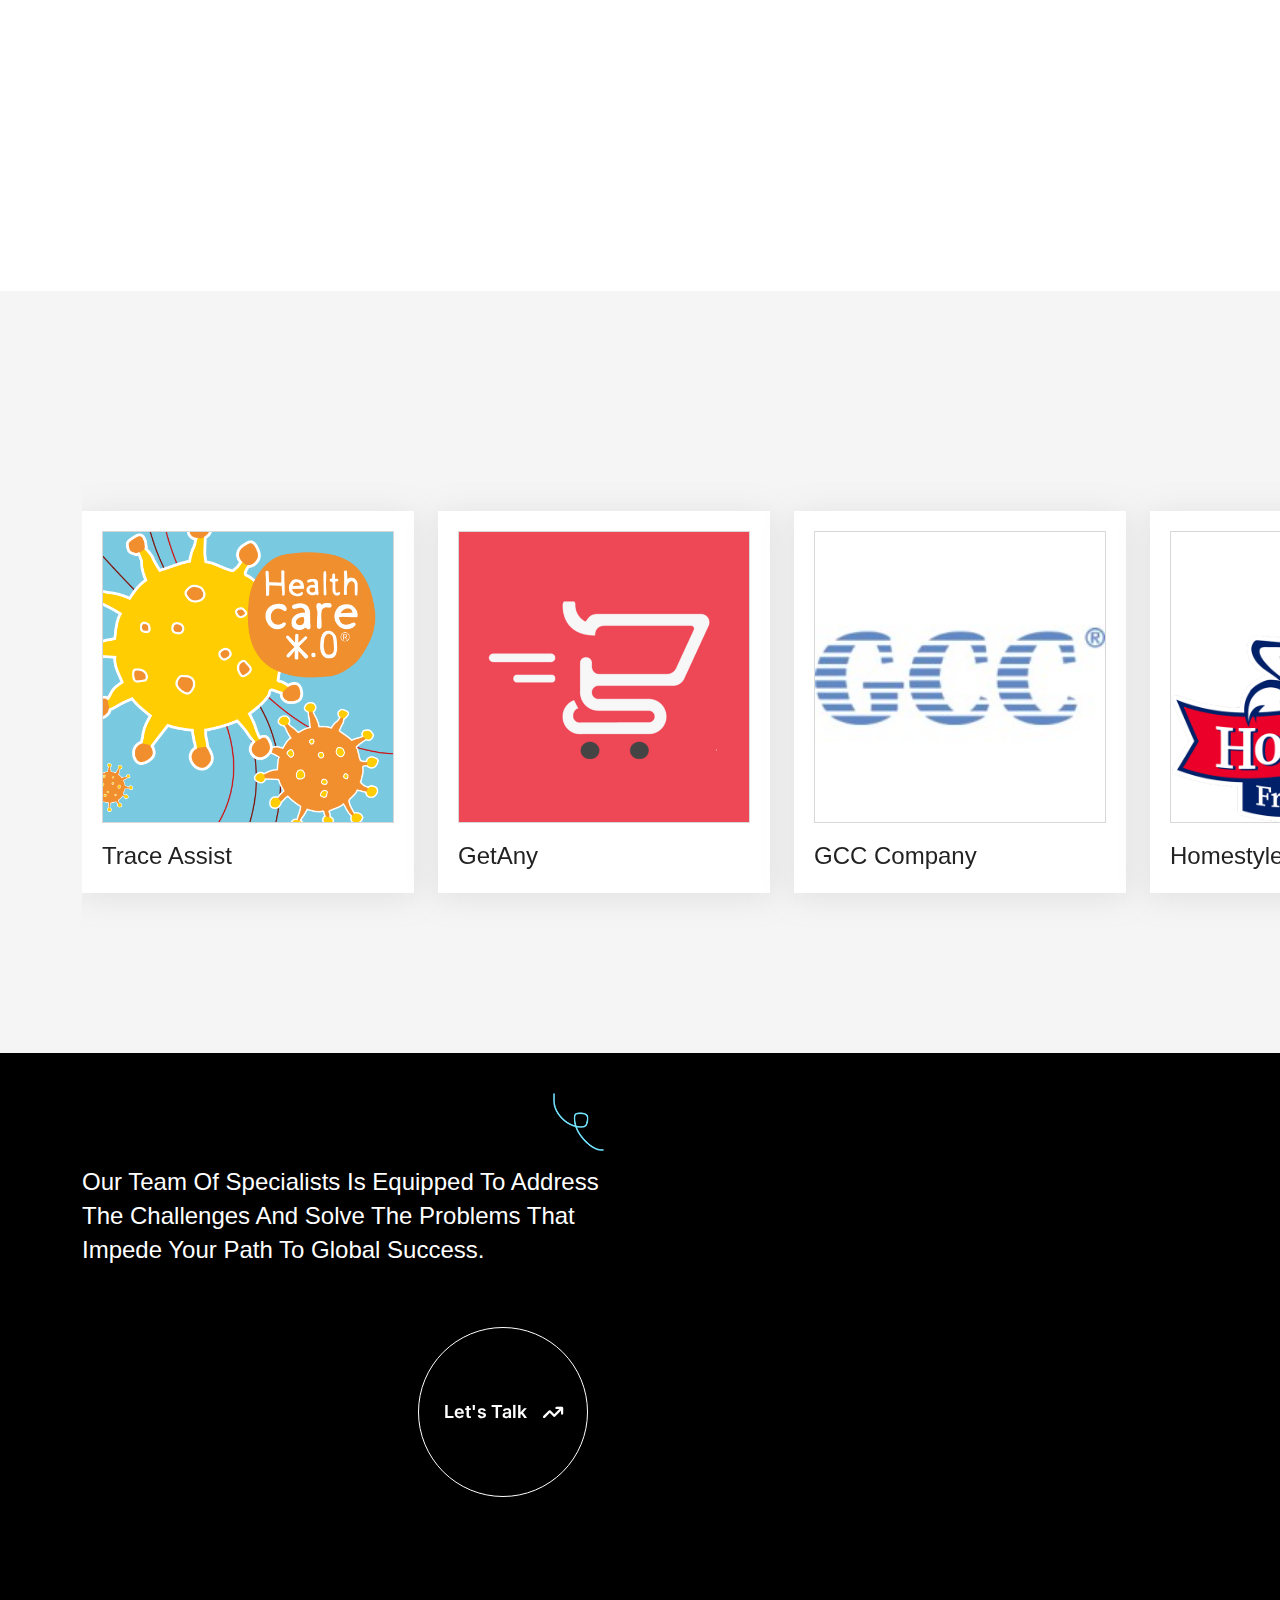
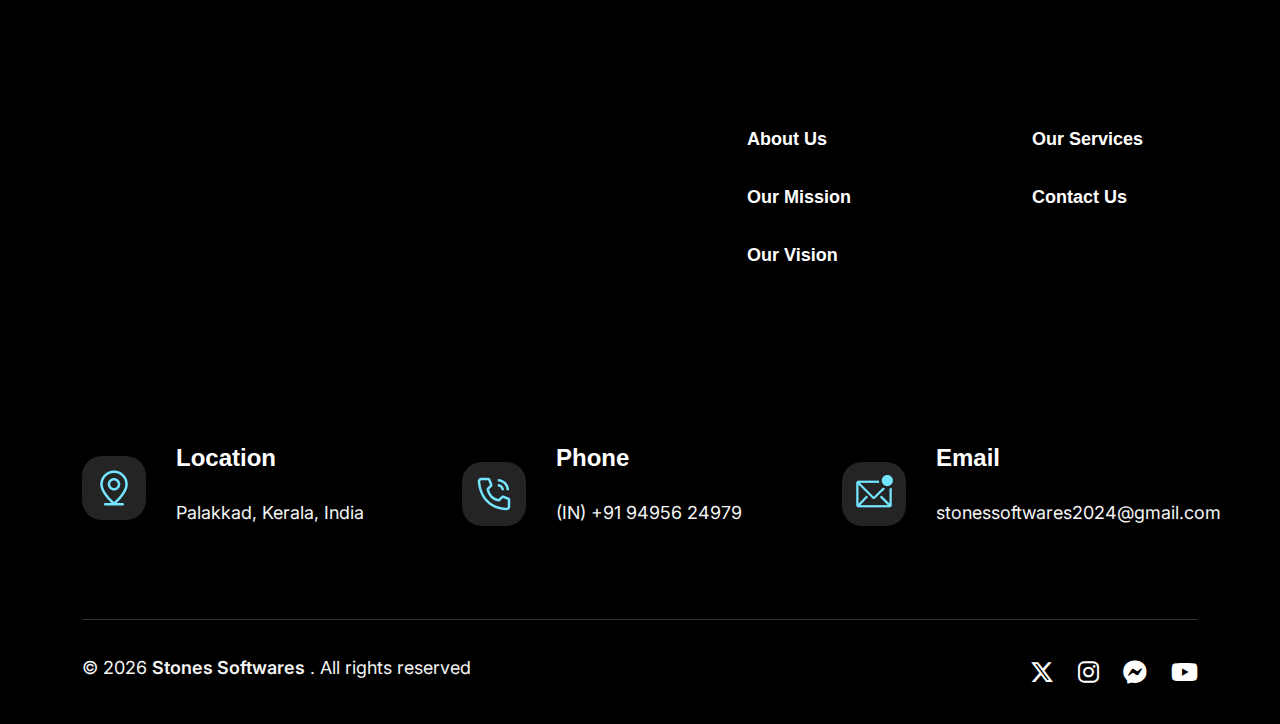
==== commit d1d228d5: "Add new client" ====
--- a/index.html
+++ b/index.html
@@ -600,12 +600,12 @@
                            <div class="tp-lp-slider__single topy-tilt">
                               <div class="thumb mb-24">
                                  <a href="#" class="w-100 overflow-hidden">
-                                    <img src="./assets/images/clients/gcc-company.gif" class="w-100 mh-220" alt="Image">
+                                    <img src="./assets/images/clients/trace-assist.png" class="w-100 mh-220" alt="Image">
                                  </a>
                               </div>
                               <div class="content">
                                  <h5 class="mt-8 fw-5 text-secondary">
-                                    <a href="#">GCC Company</a>
+                                    <a href="#">Trace Assist</a>
                                  </h5>
                               </div>
                            </div>
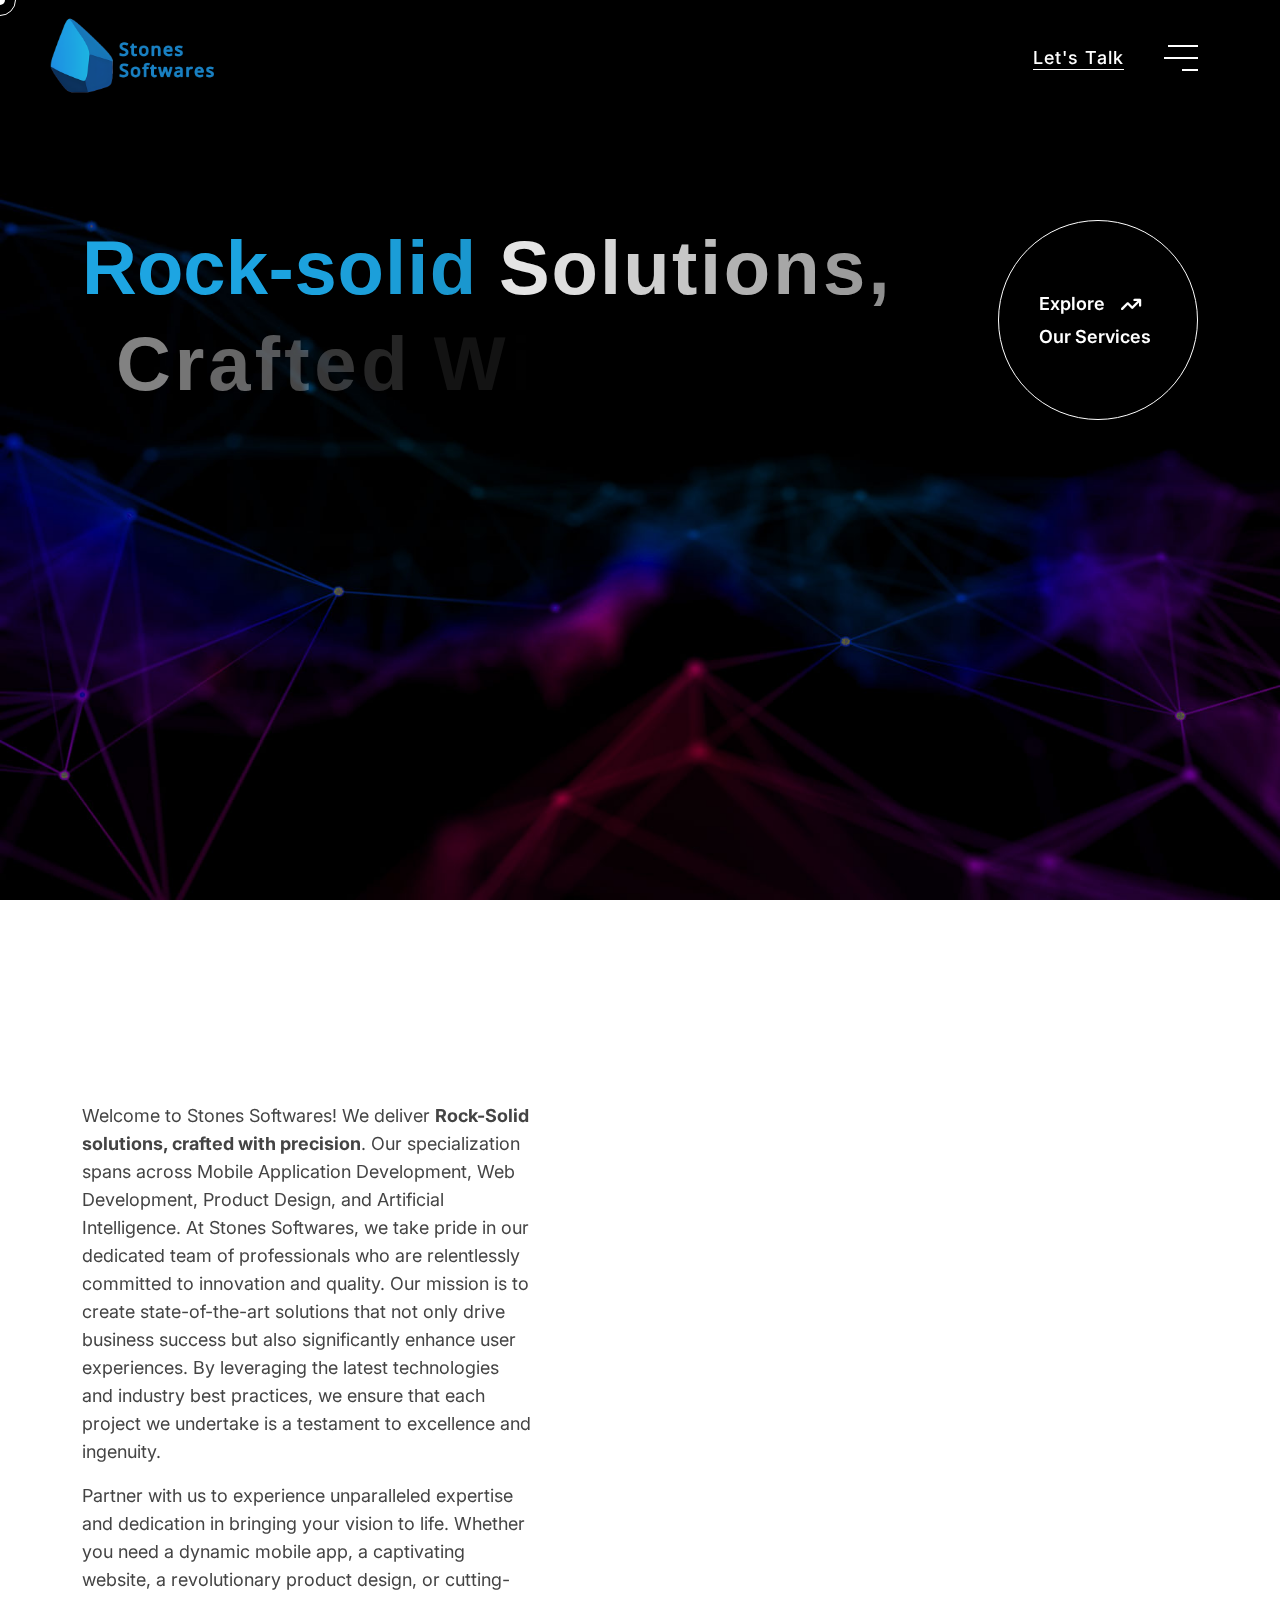
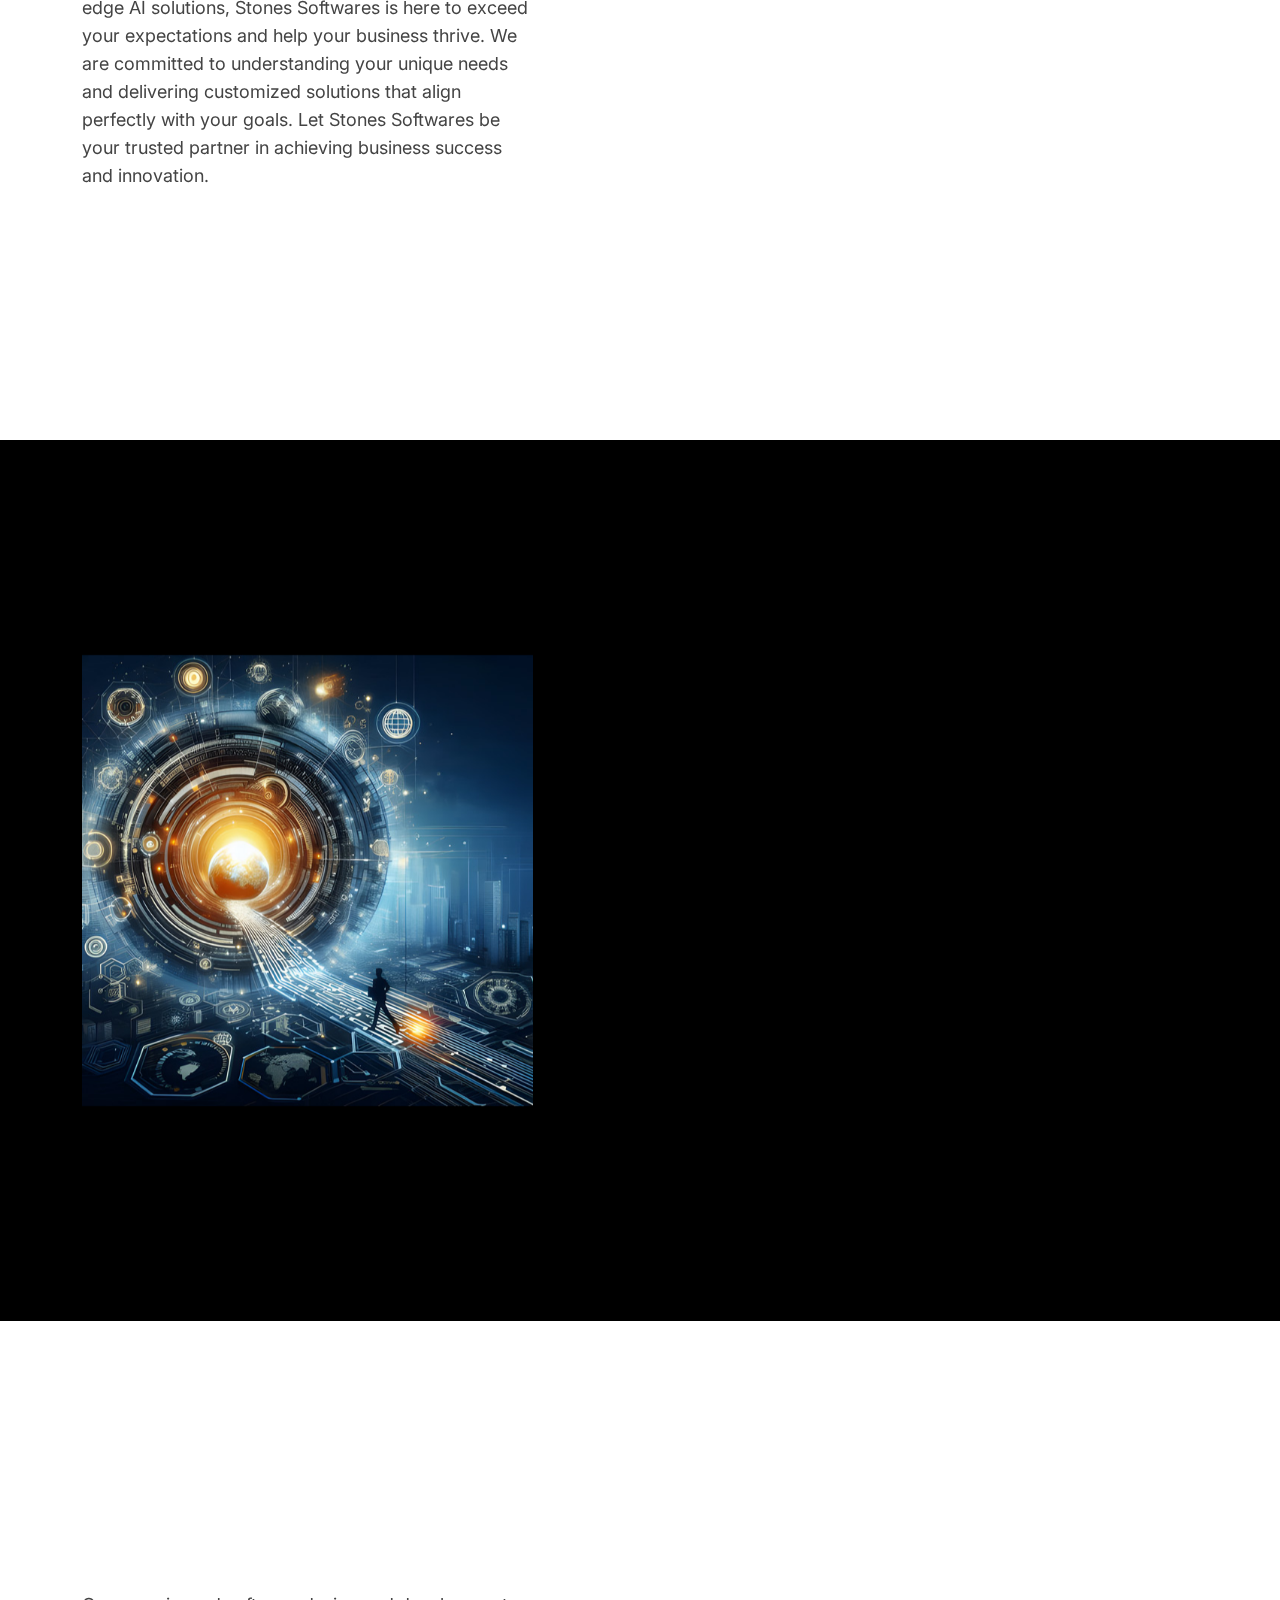
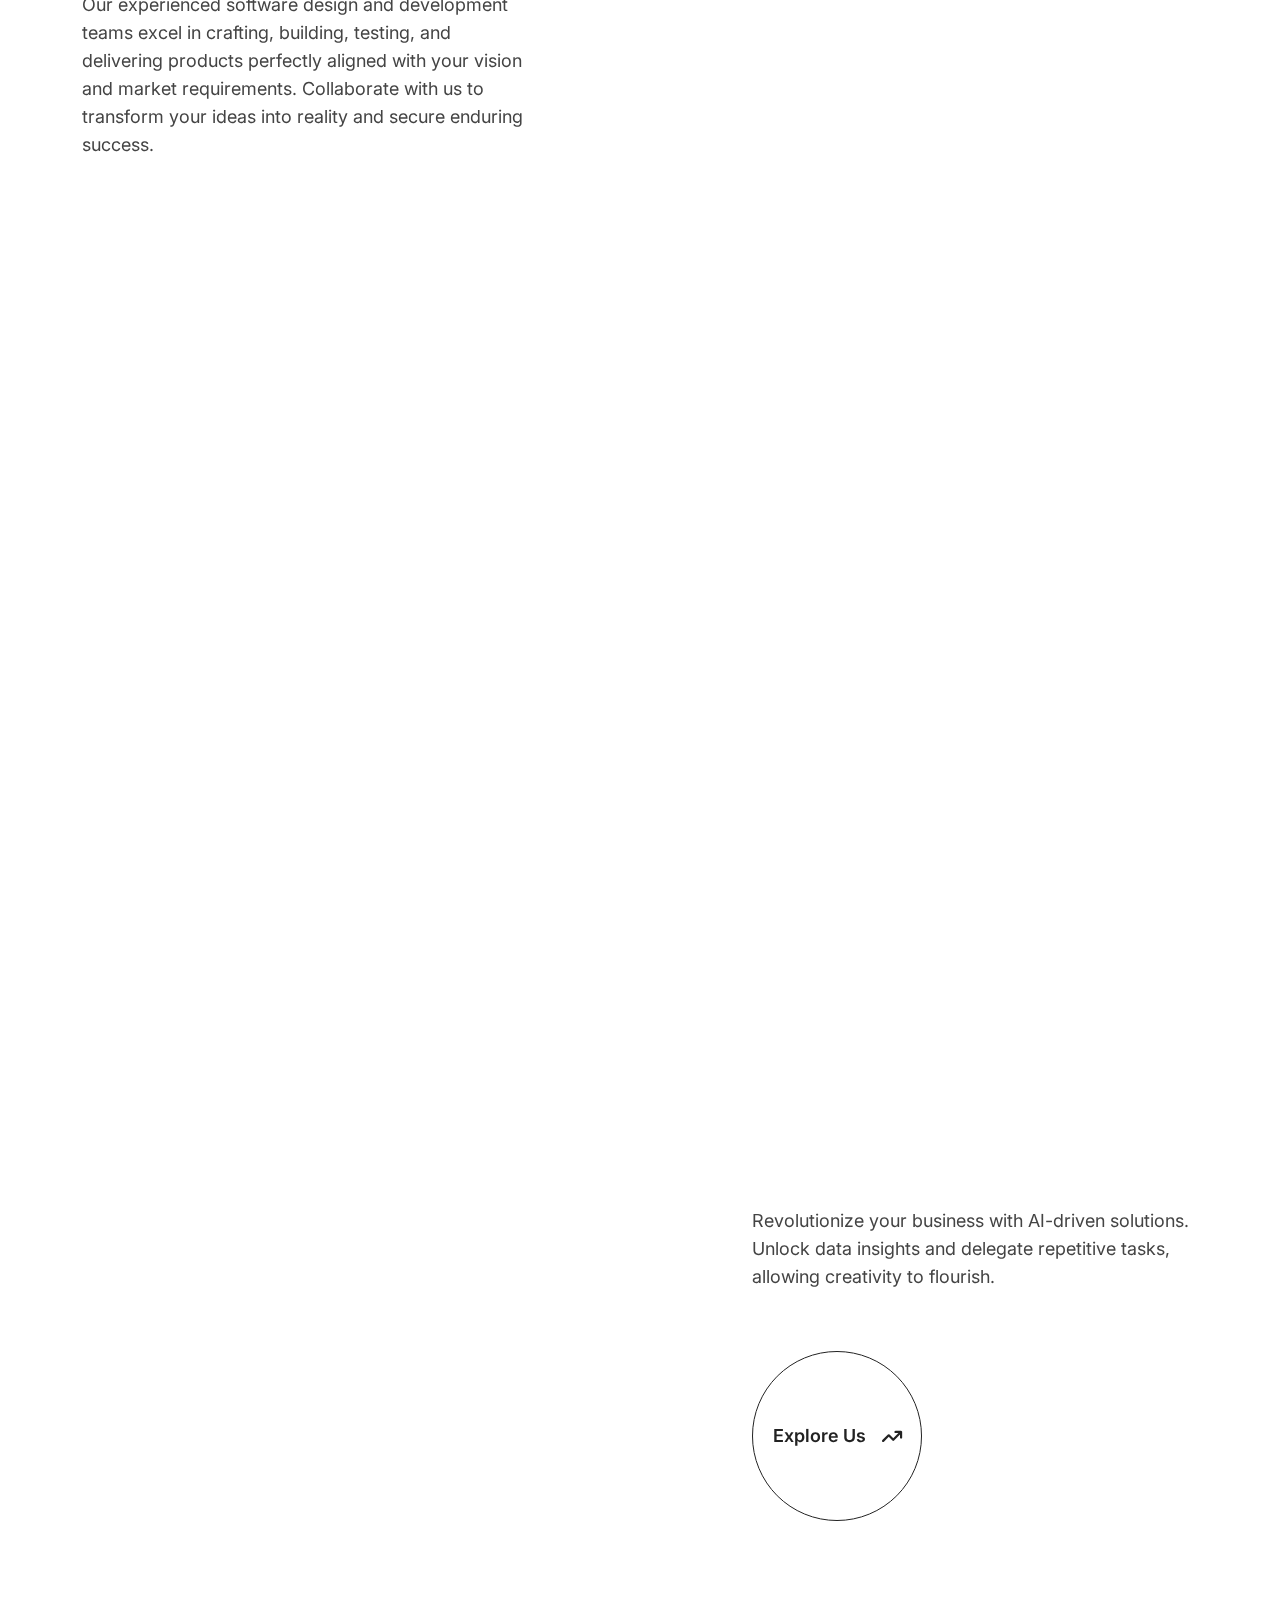
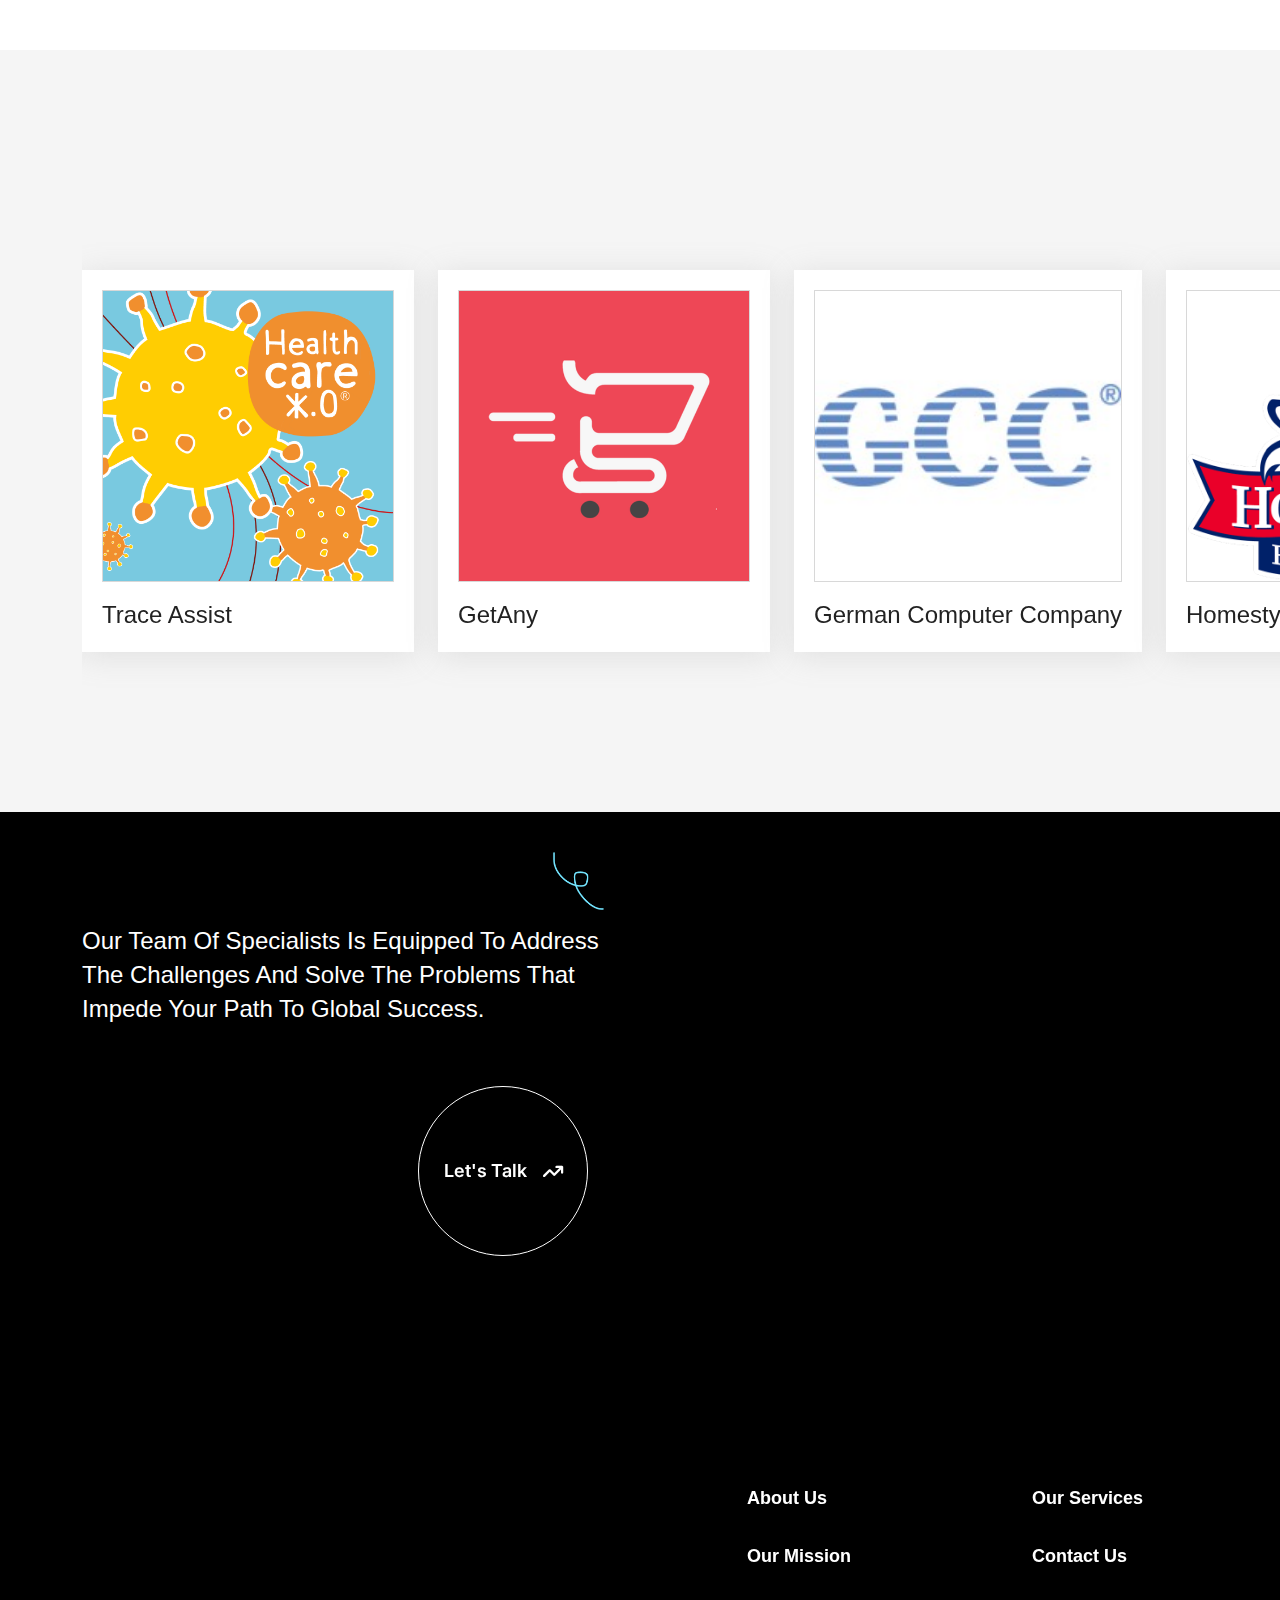
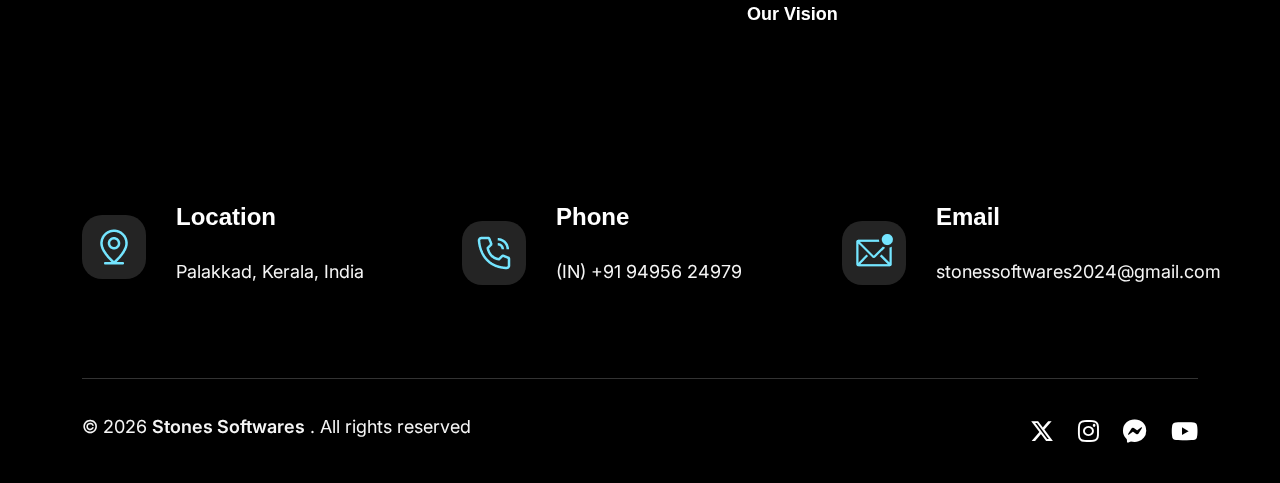
==== commit 68ce8f23: "update images" ====
--- a/index.html
+++ b/index.html
@@ -629,7 +629,7 @@
                               </div>
                               <div class="content">
                                  <h5 class="mt-8 fw-5 text-secondary">
-                                    <a href="#">GCC Company</a>
+                                    <a href="#">German Computer Company</a>
                                  </h5>
                               </div>
                            </div>
@@ -680,7 +680,7 @@
                </div>
                <div class="col-12 col-lg-6 offset-xxl-1">
                   <div class="footer__thumb">
-                     <img src="./assets/images/footer/thumb.png" class="unset parallax-image" alt="Image">
+                     <img src="./assets/images/footer/thumb.jpg" class="unset parallax-image" alt="Image">
                   </div>
                </div>
             </div>
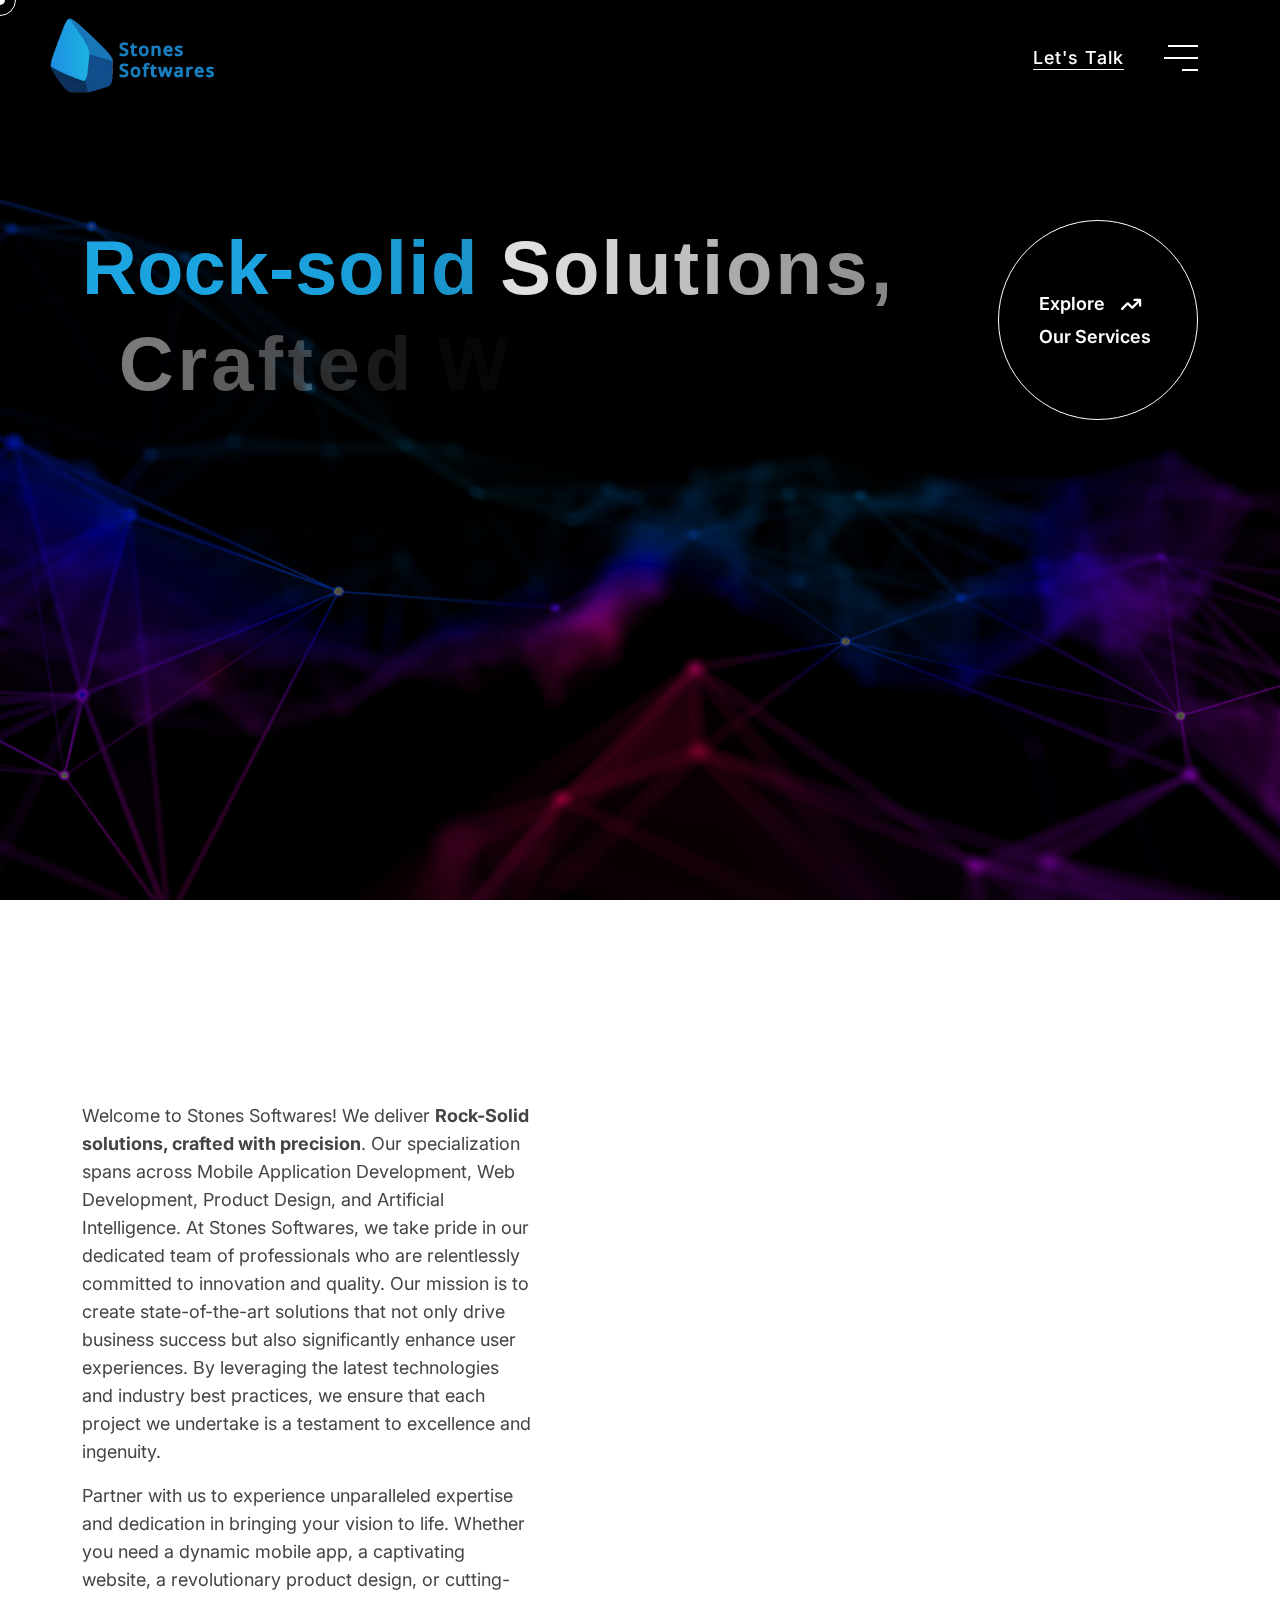
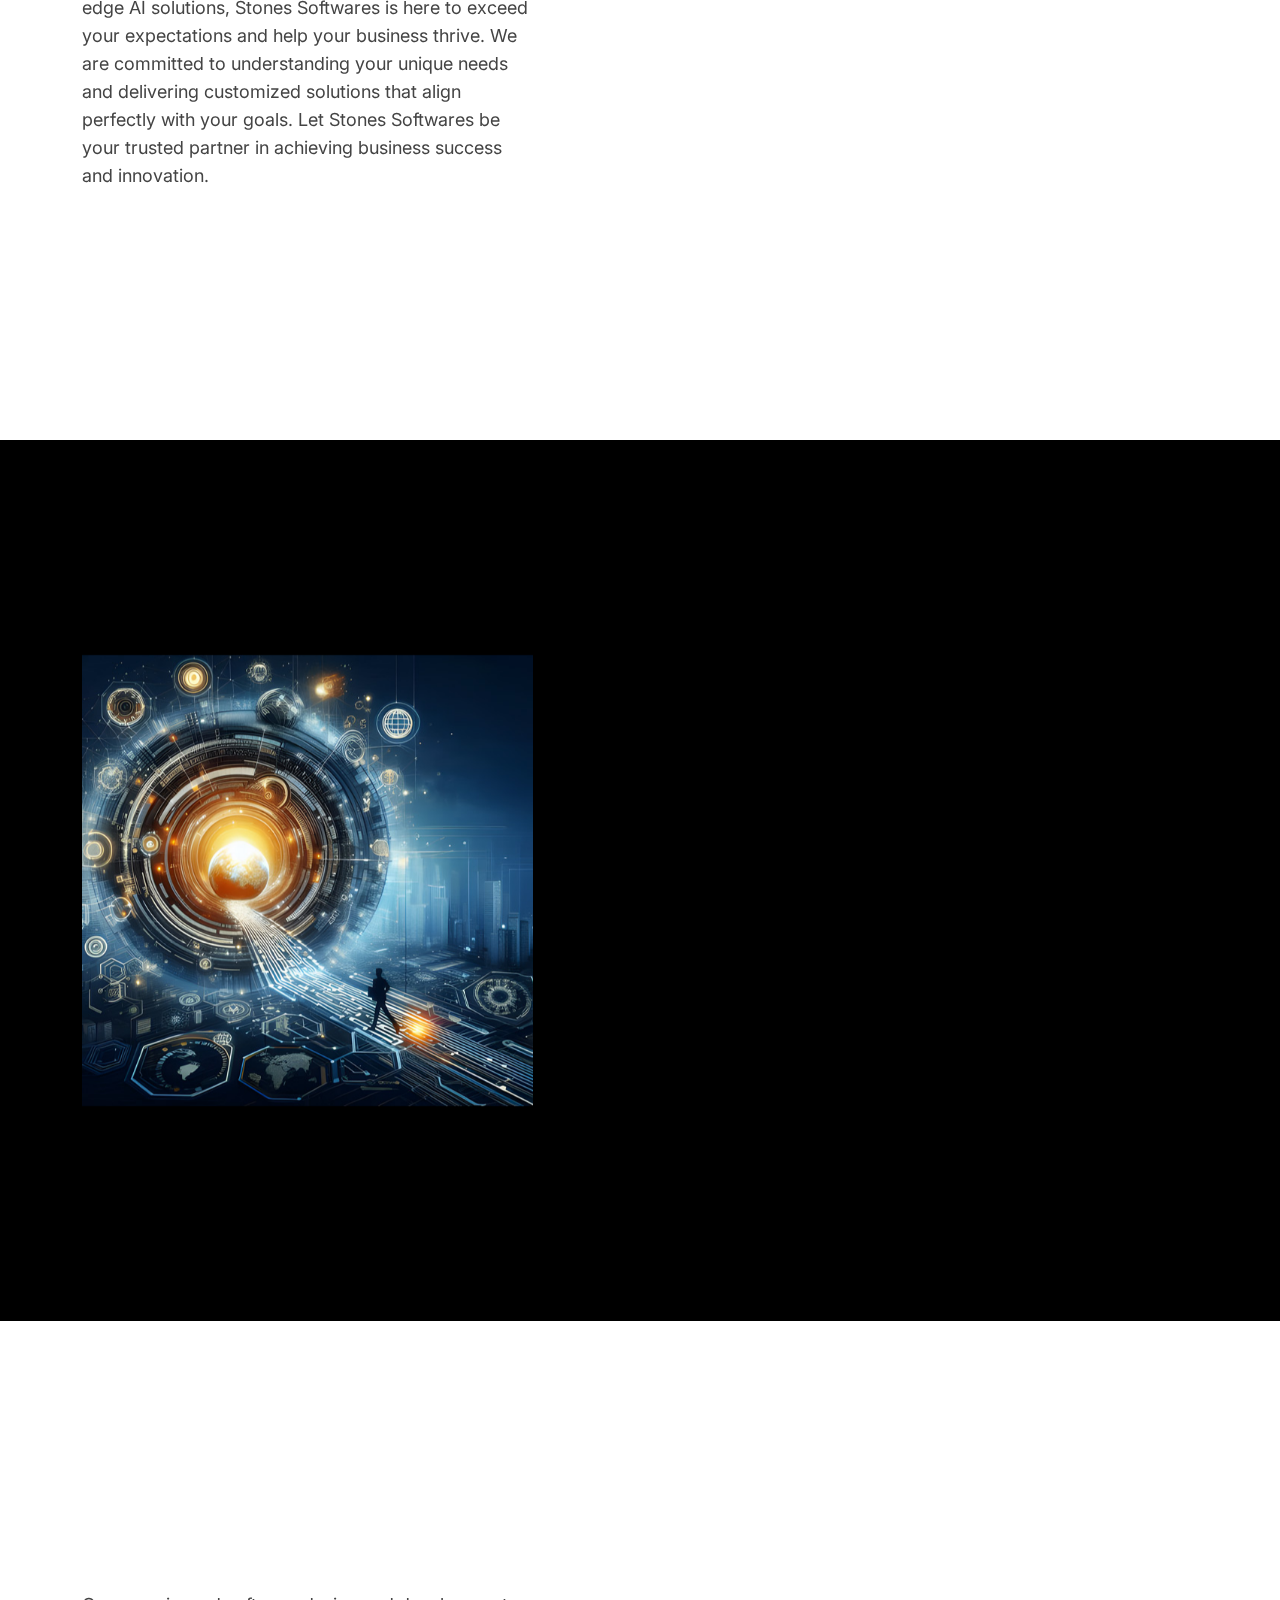
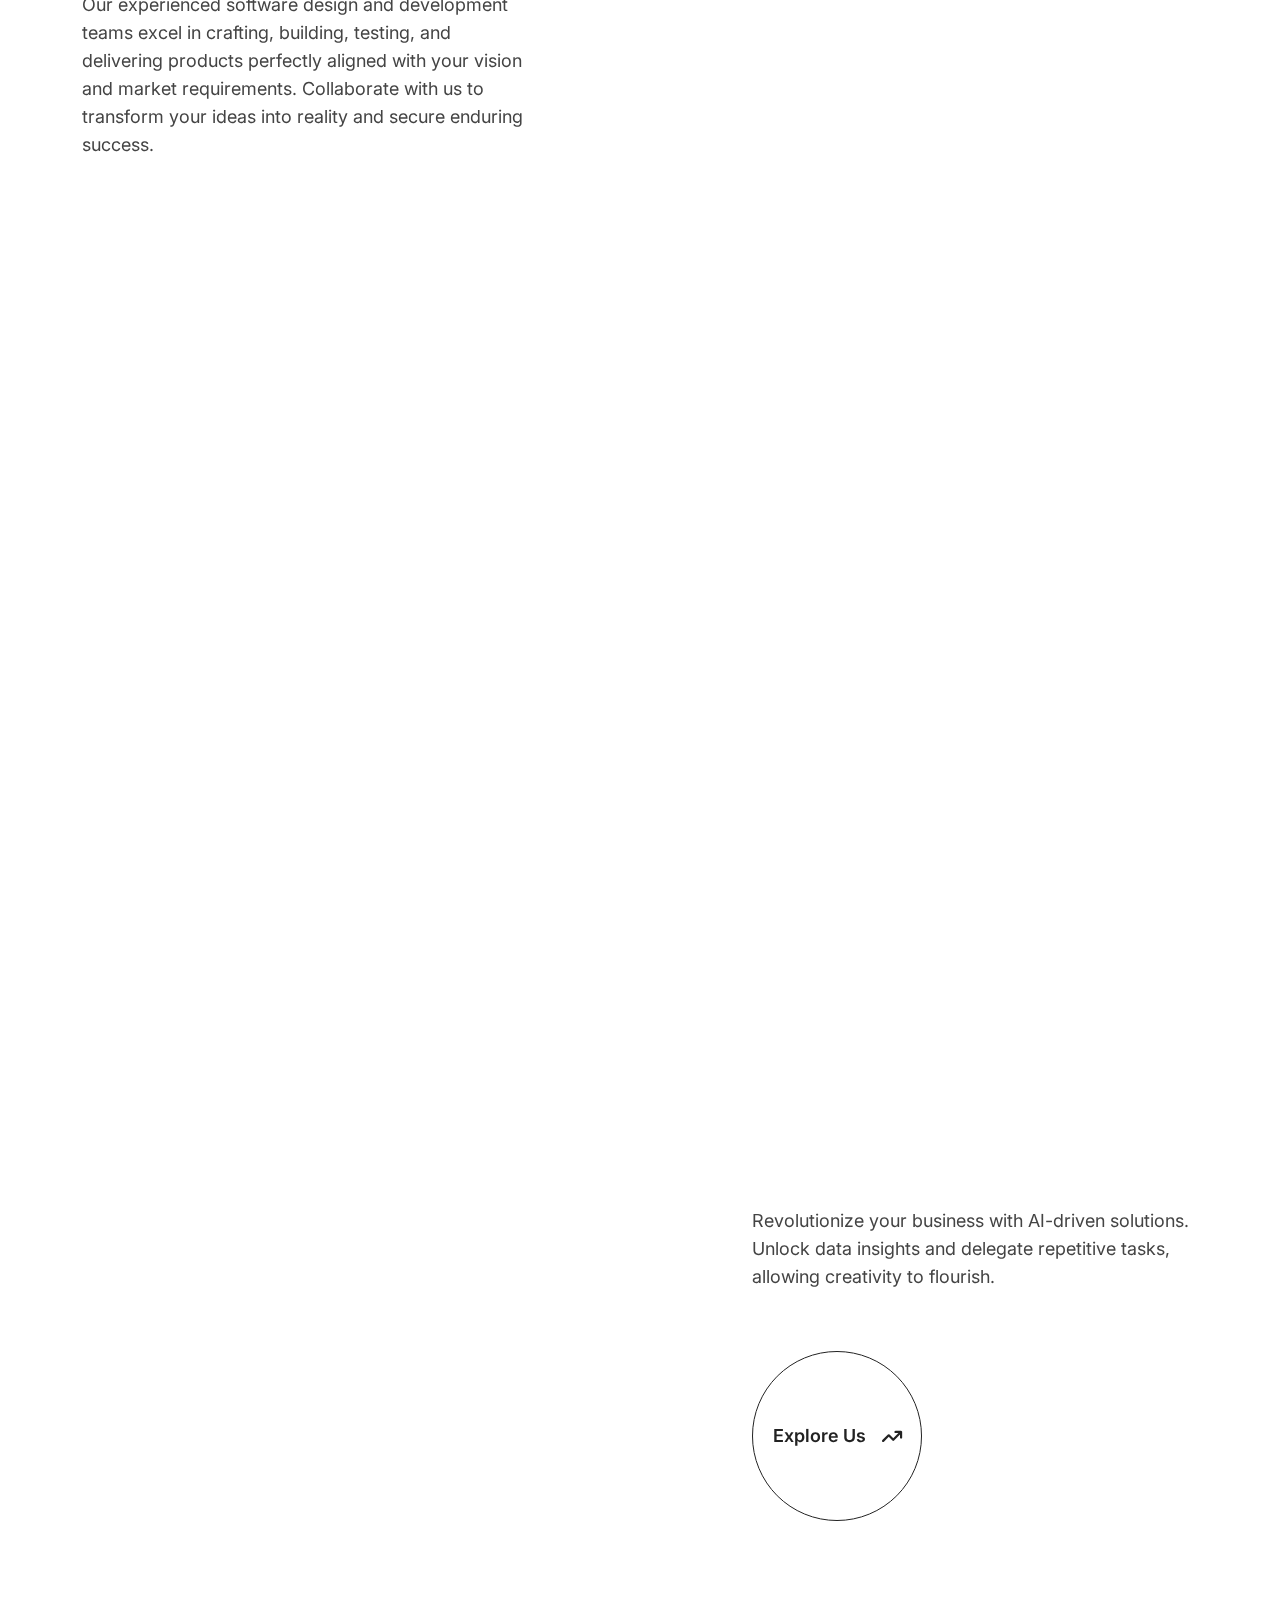
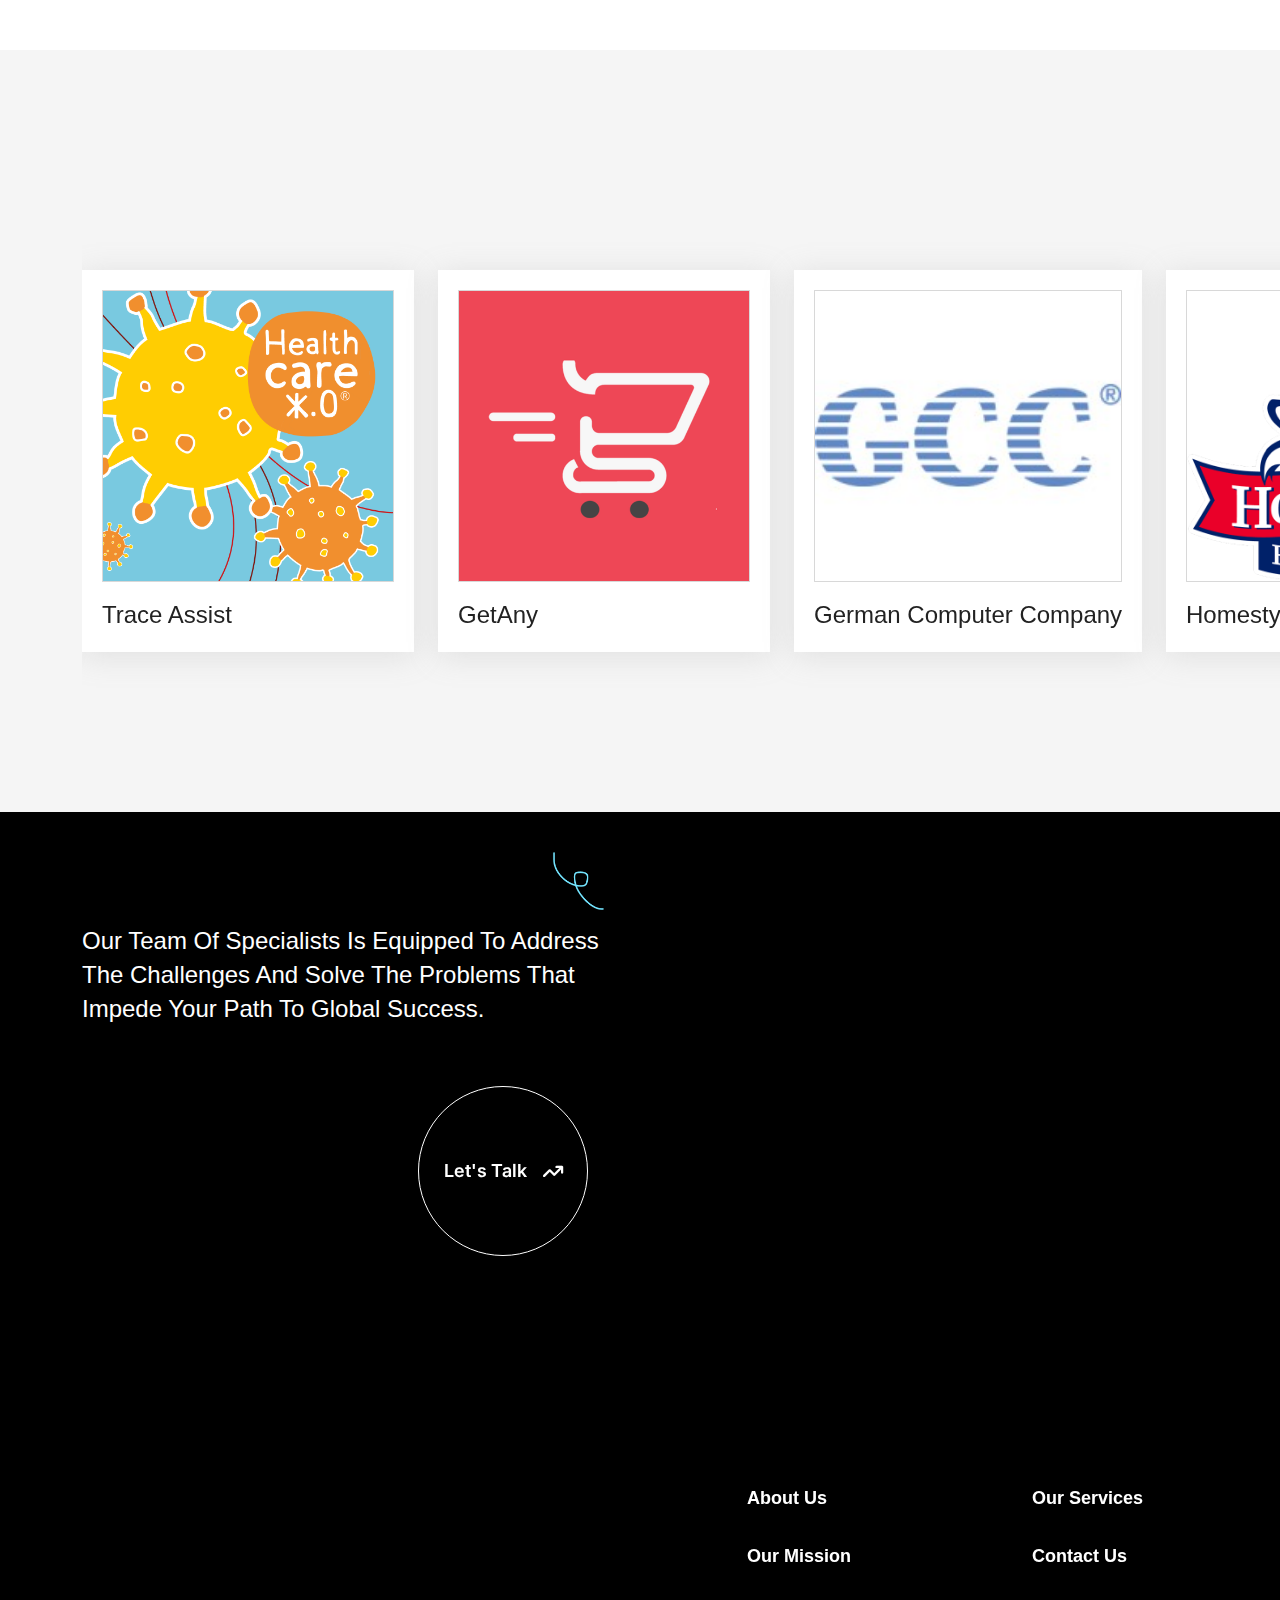
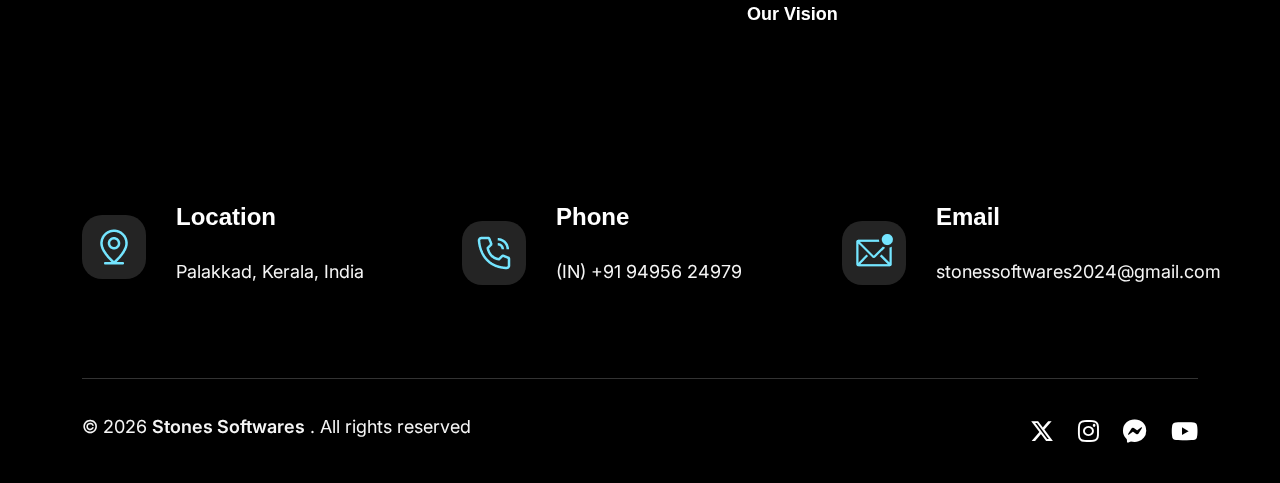
==== commit e67eba78: "update contact form functionality" ====
--- a/index.html
+++ b/index.html
@@ -755,7 +755,7 @@
                               <div class="content">
                                  <h5 class="mt-8 fm fw-6 text-white mb-24">Email</h5>
                                  <p class="text-quinary mb-12 text-lowercase">
-                                    <a href="mailto:email.@gmail.com">stonessoftwares2024@gmail.com</a>
+                                    <a href="mailto:stonessoftwares2024@gmail.com">stonessoftwares2024@gmail.com</a>
                                  </p>
                               </div>
                            </div>
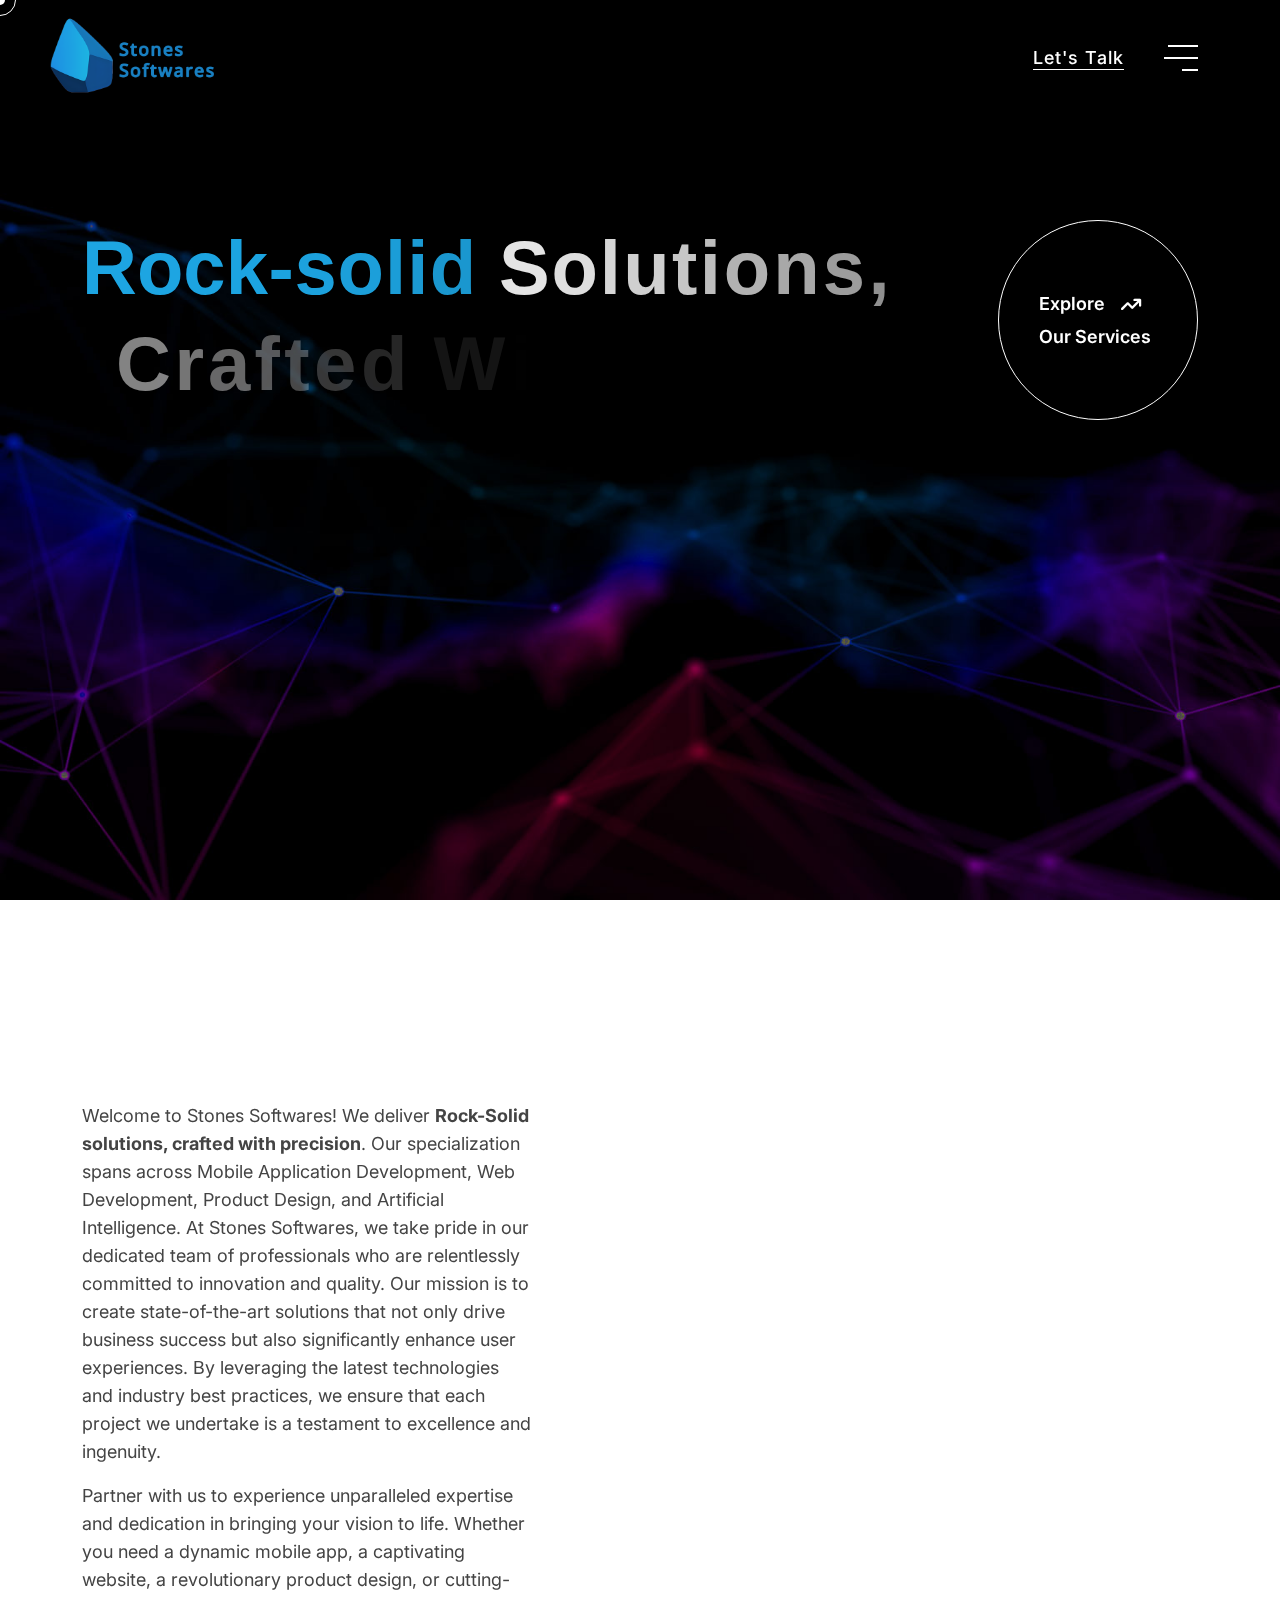
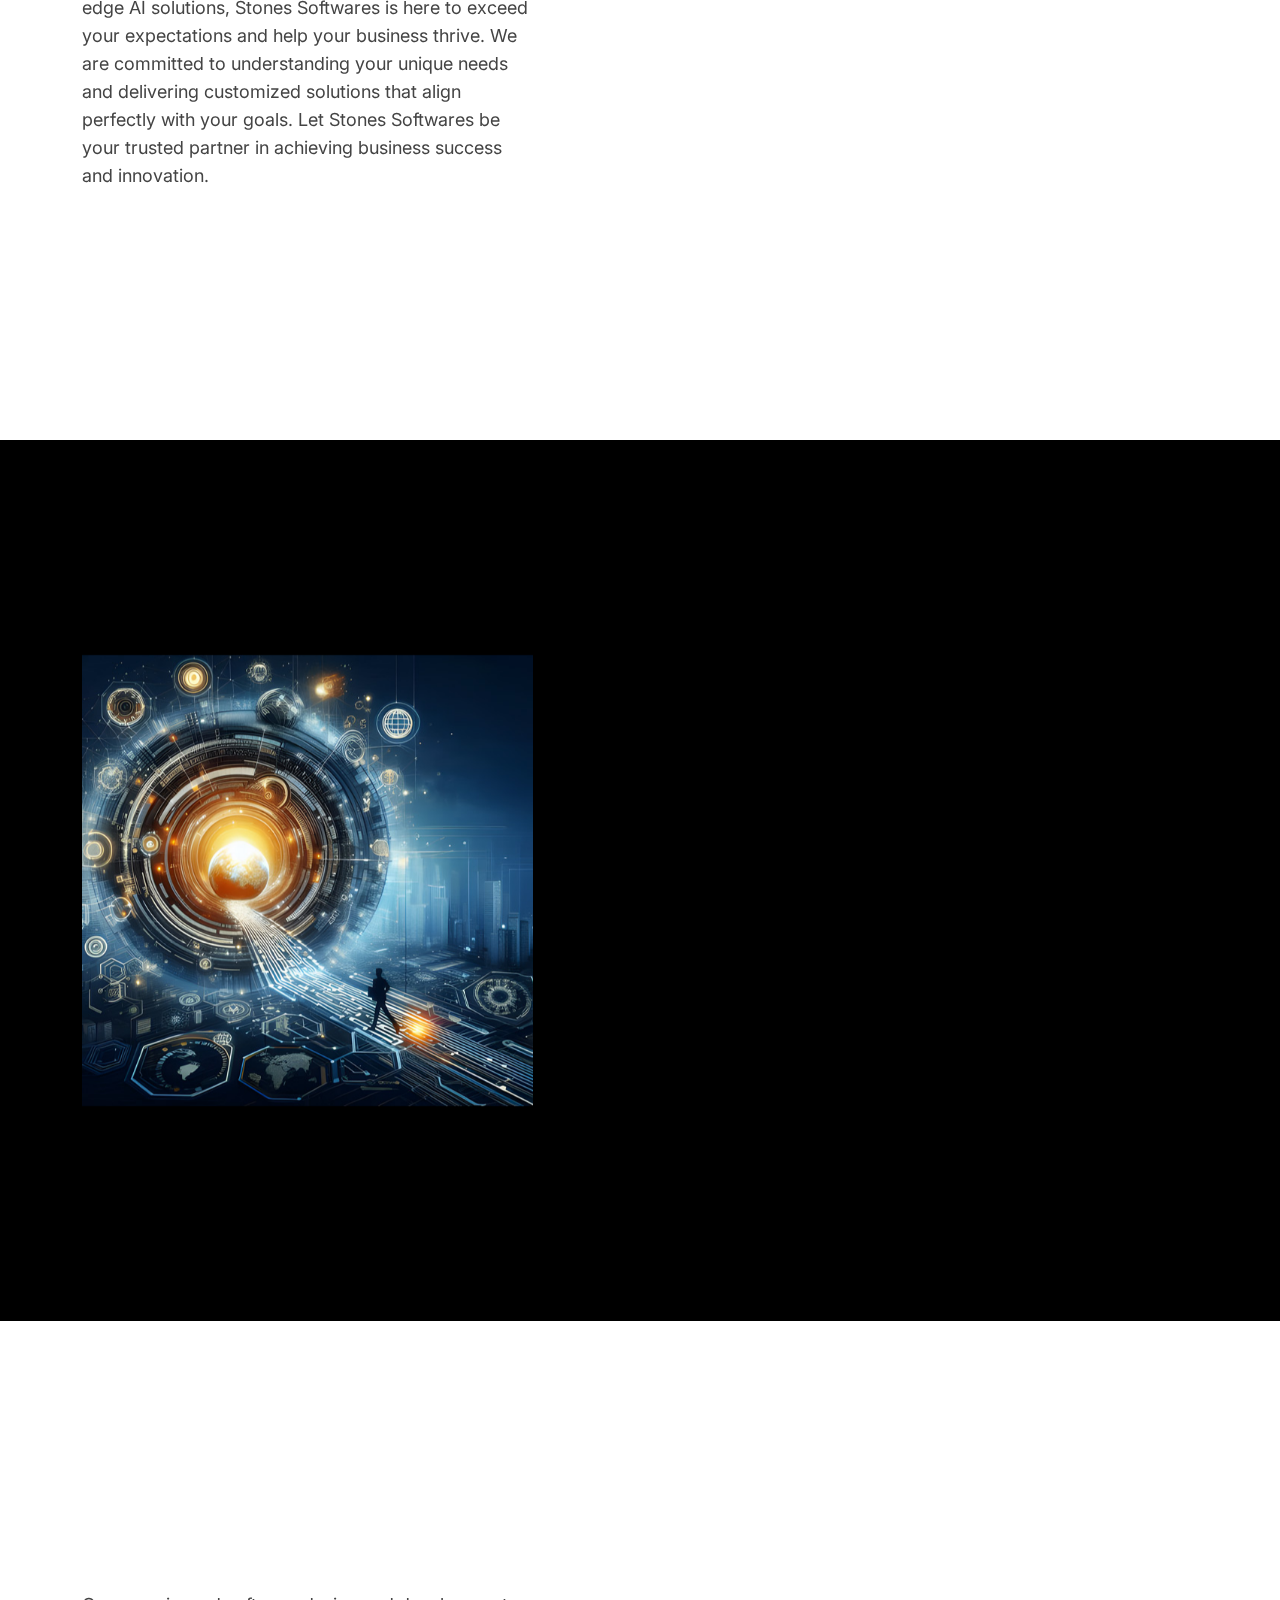
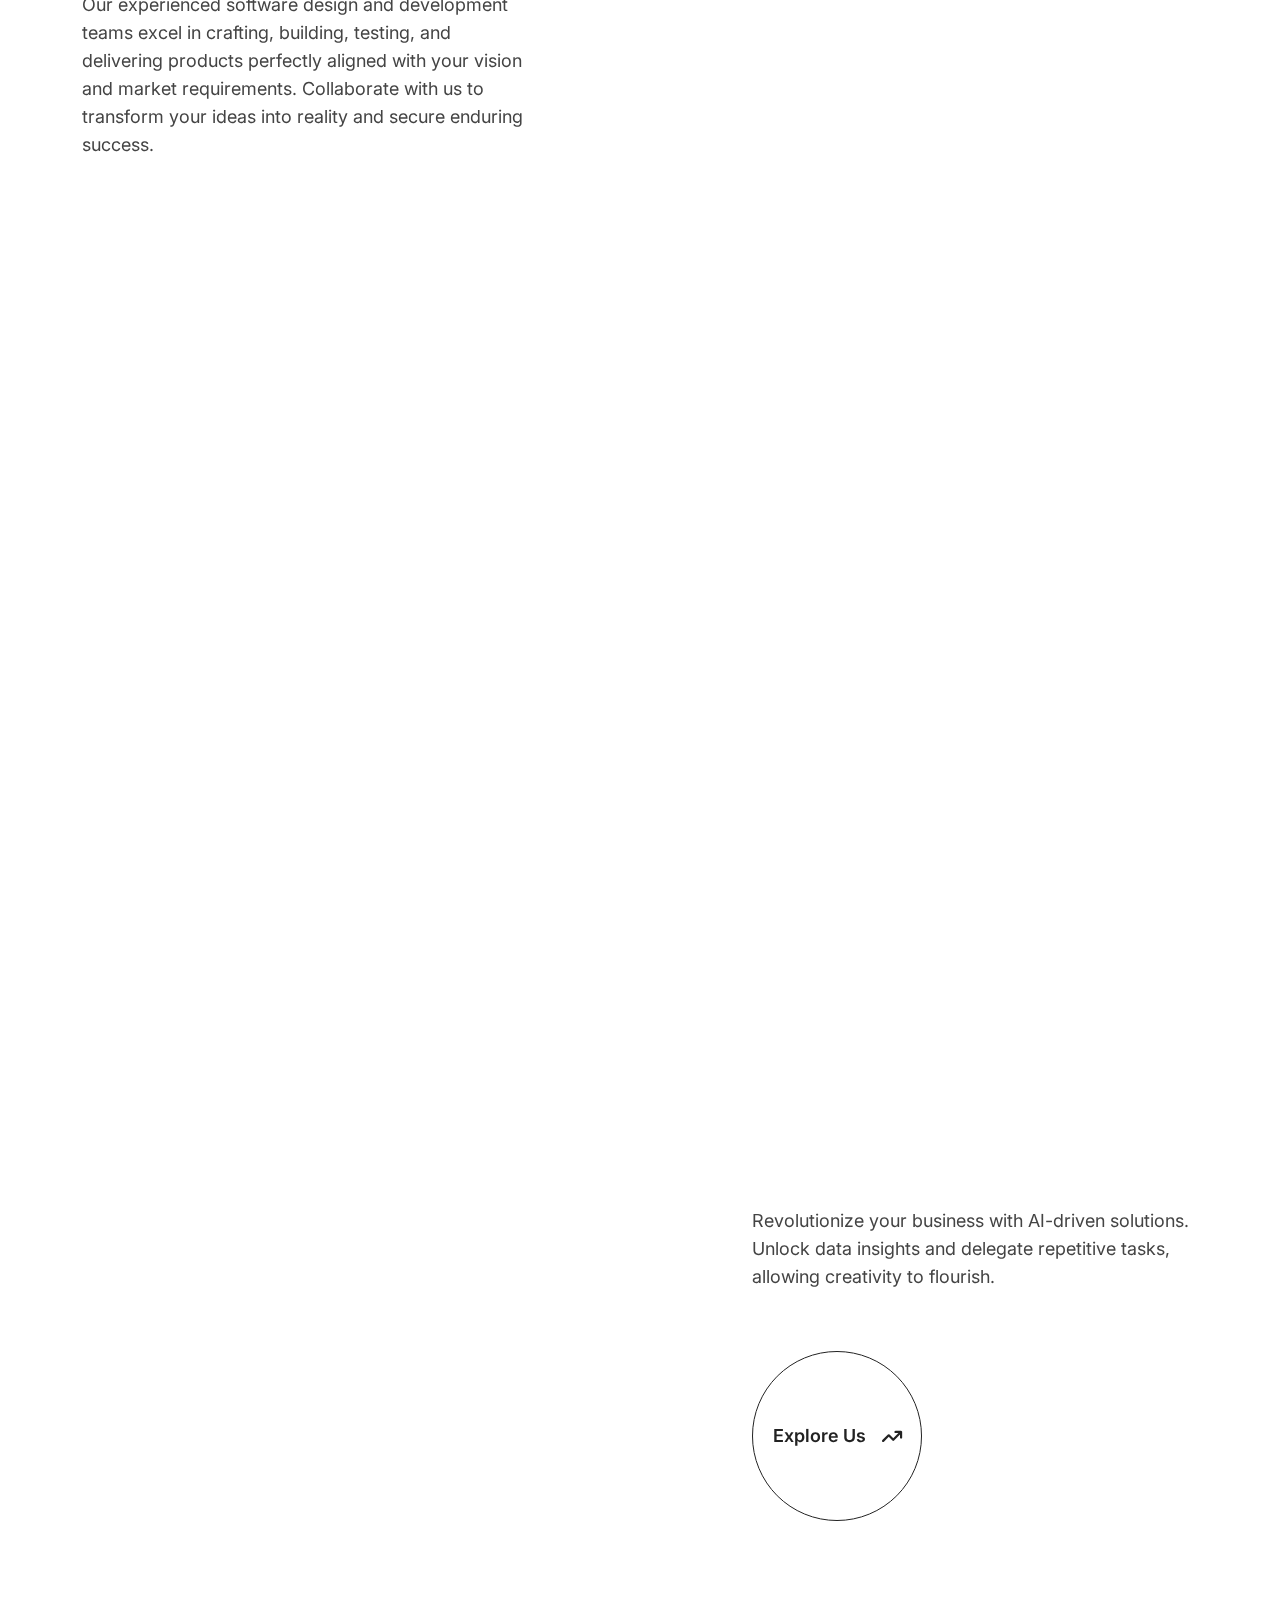
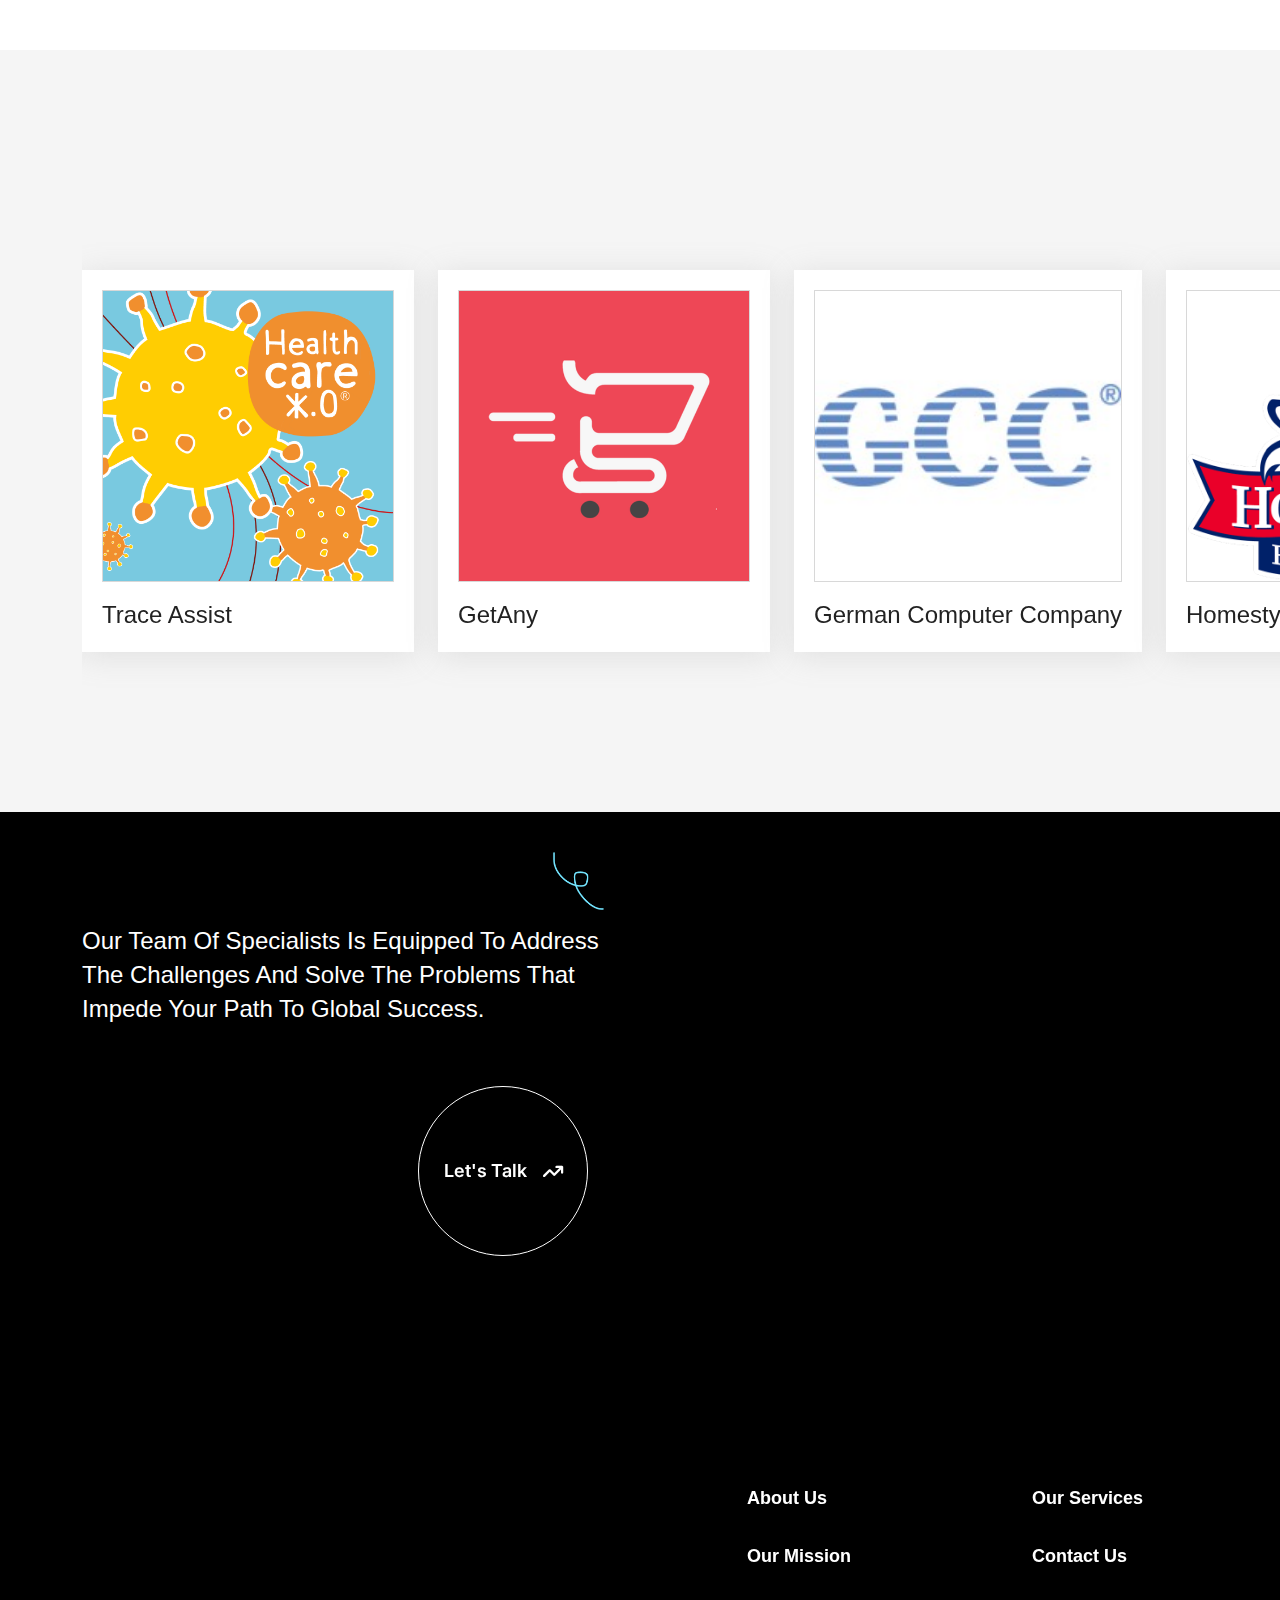
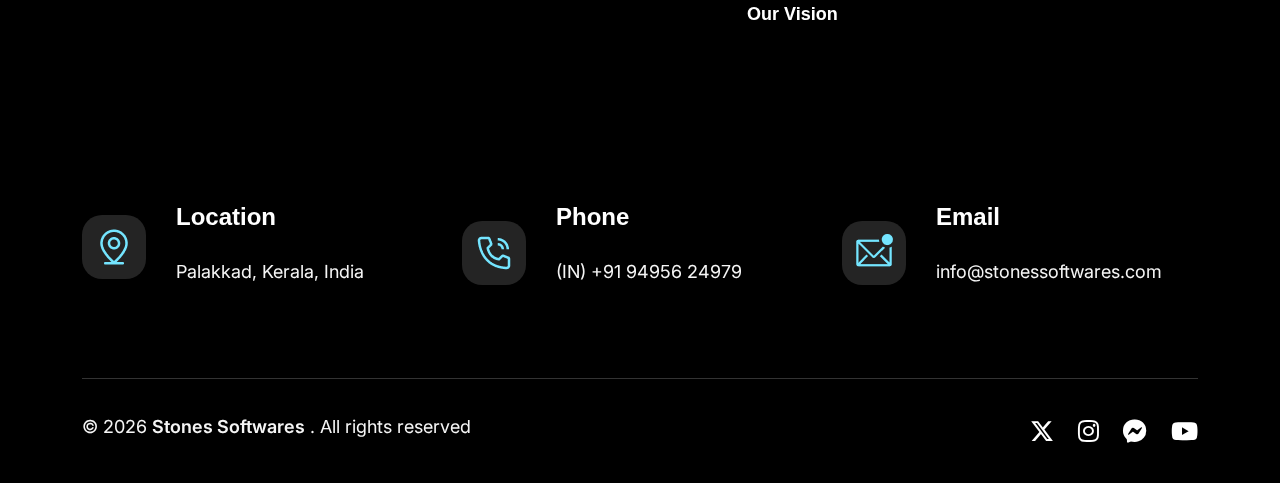
==== commit f367c1dc: "Update email id" ====
--- a/index.html
+++ b/index.html
@@ -755,7 +755,7 @@
                               <div class="content">
                                  <h5 class="mt-8 fm fw-6 text-white mb-24">Email</h5>
                                  <p class="text-quinary mb-12 text-lowercase">
-                                    <a href="mailto:stonessoftwares2024@gmail.com">stonessoftwares2024@gmail.com</a>
+                                    <a href="mailto:info@stonessoftwares.com">info@stonessoftwares.com</a>
                                  </p>
                               </div>
                            </div>
--- a/assets/css/main.css
+++ b/assets/css/main.css
@@ -3390,6 +3390,7 @@
   .logo-img img {
     max-width: 150px;
     max-height: 30px;
+    transform: scale(1.2);
   }
   .tp-header .primary-navbar {
     padding: 30px 0px;
